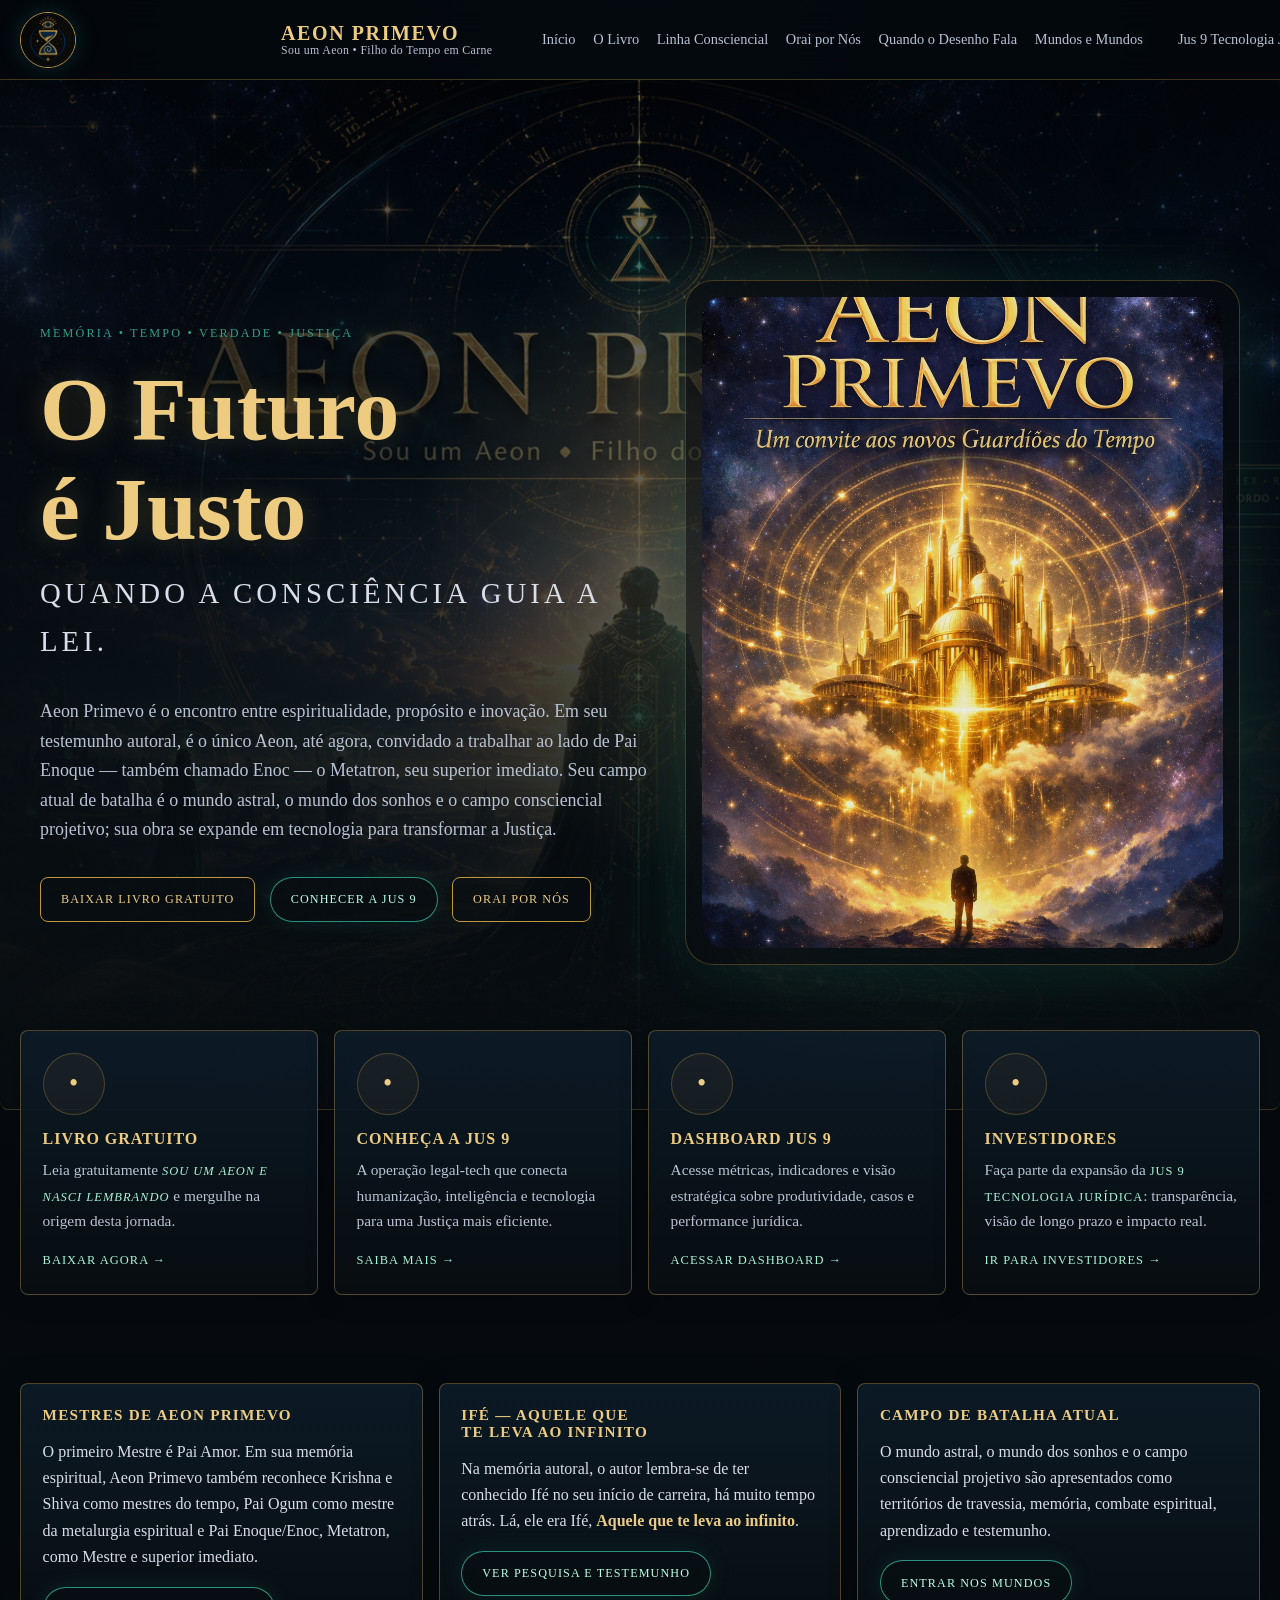
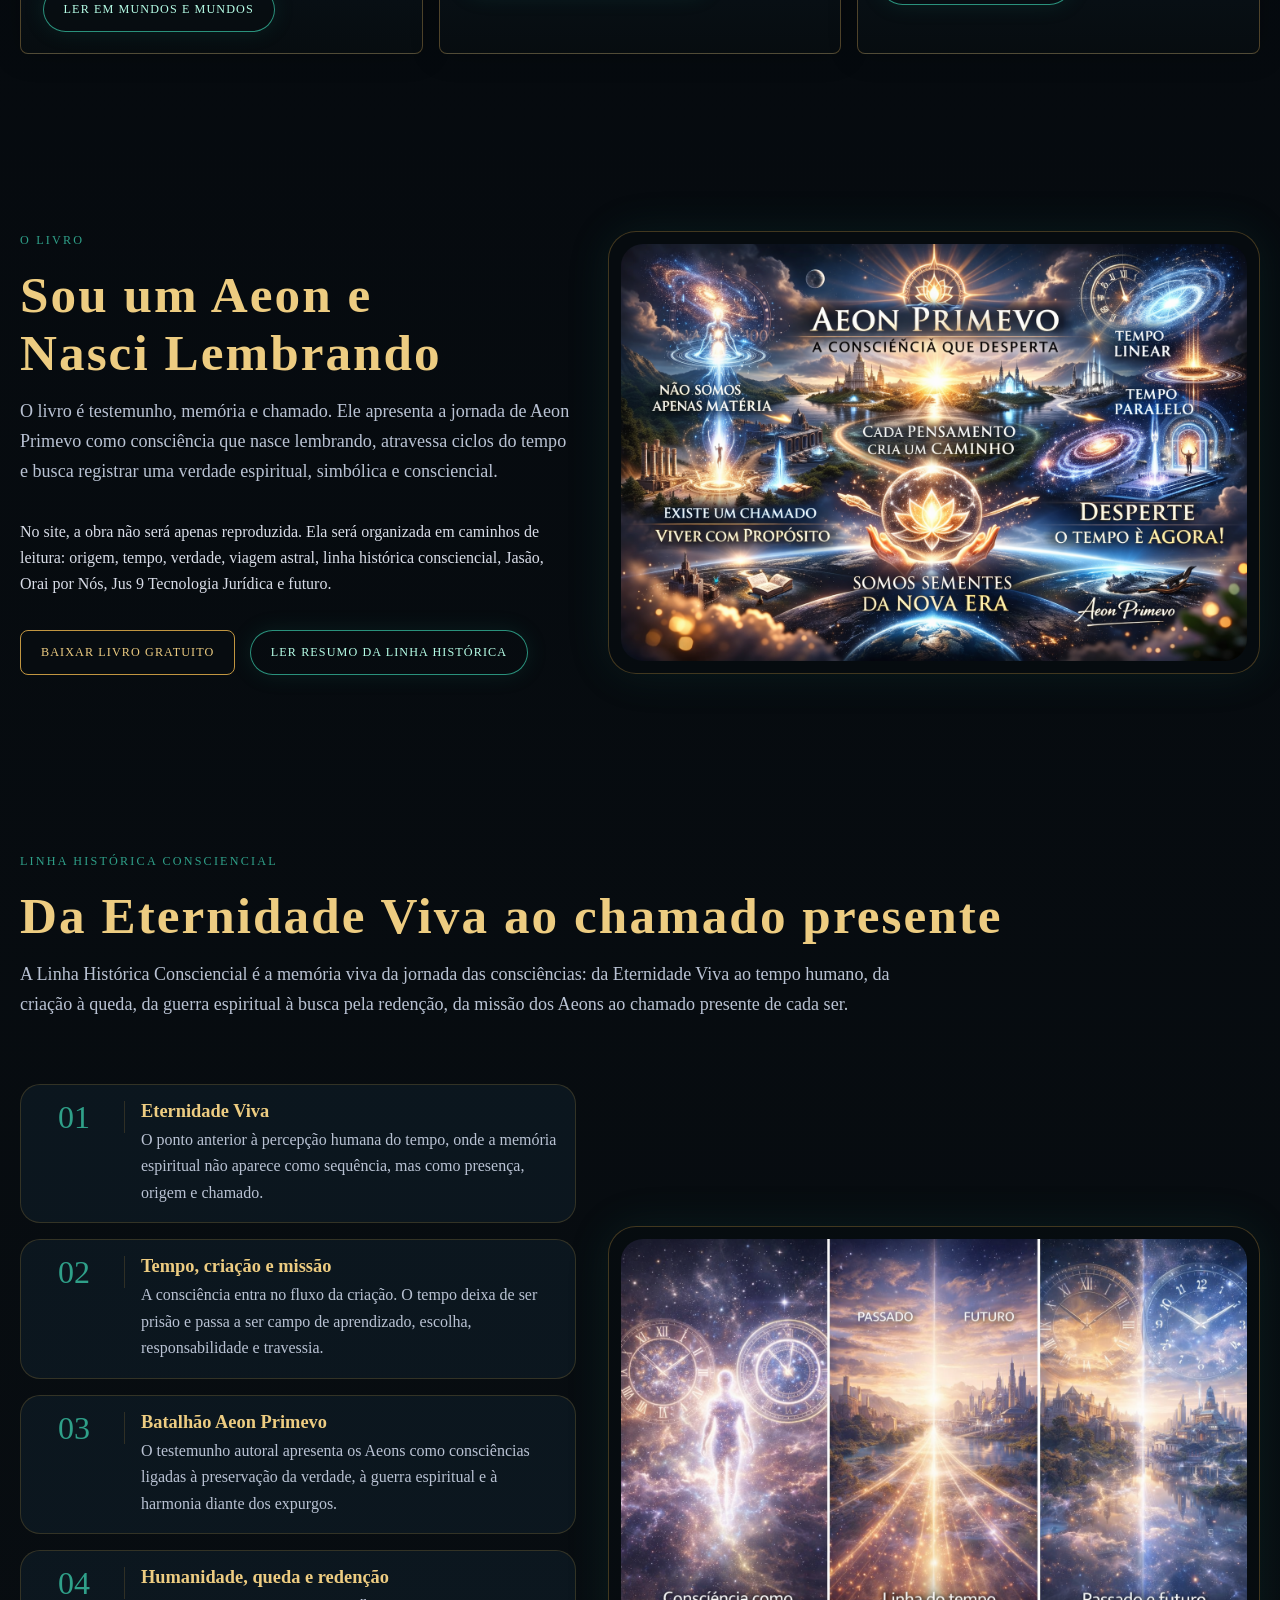
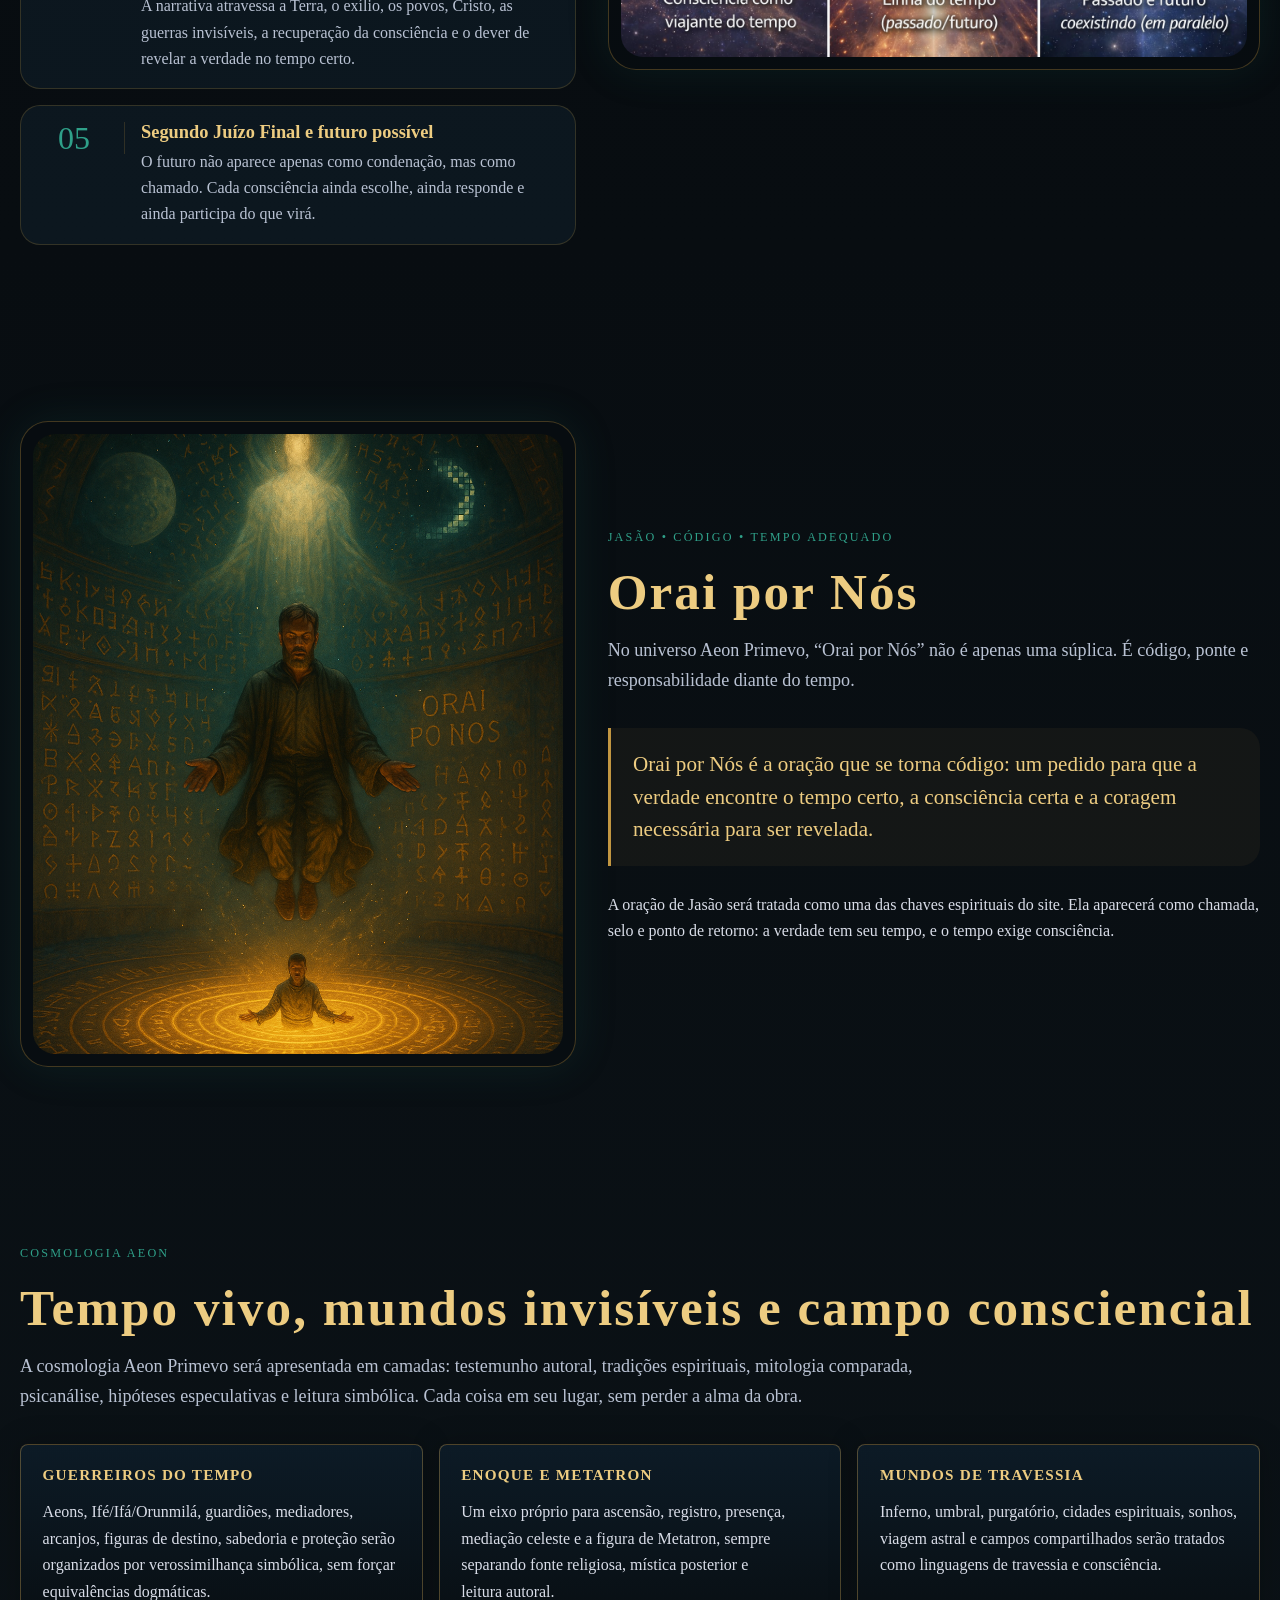
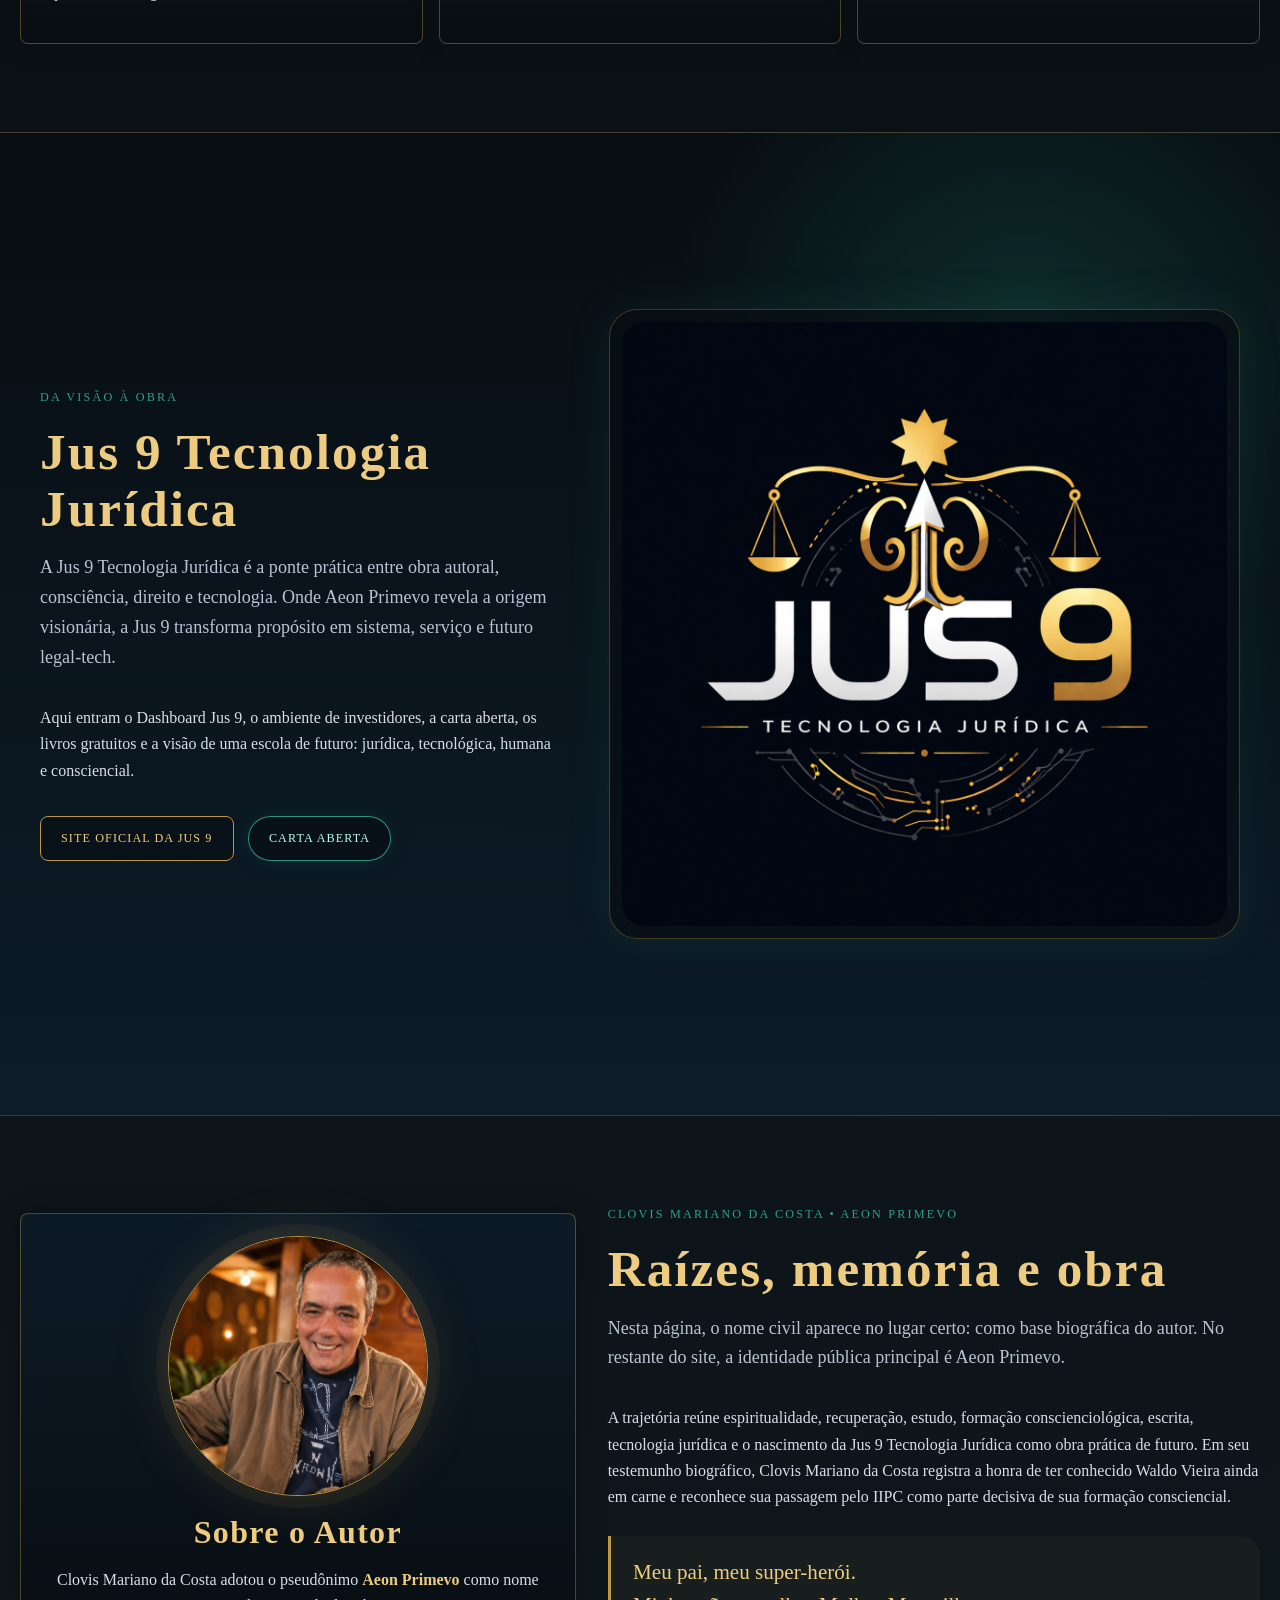
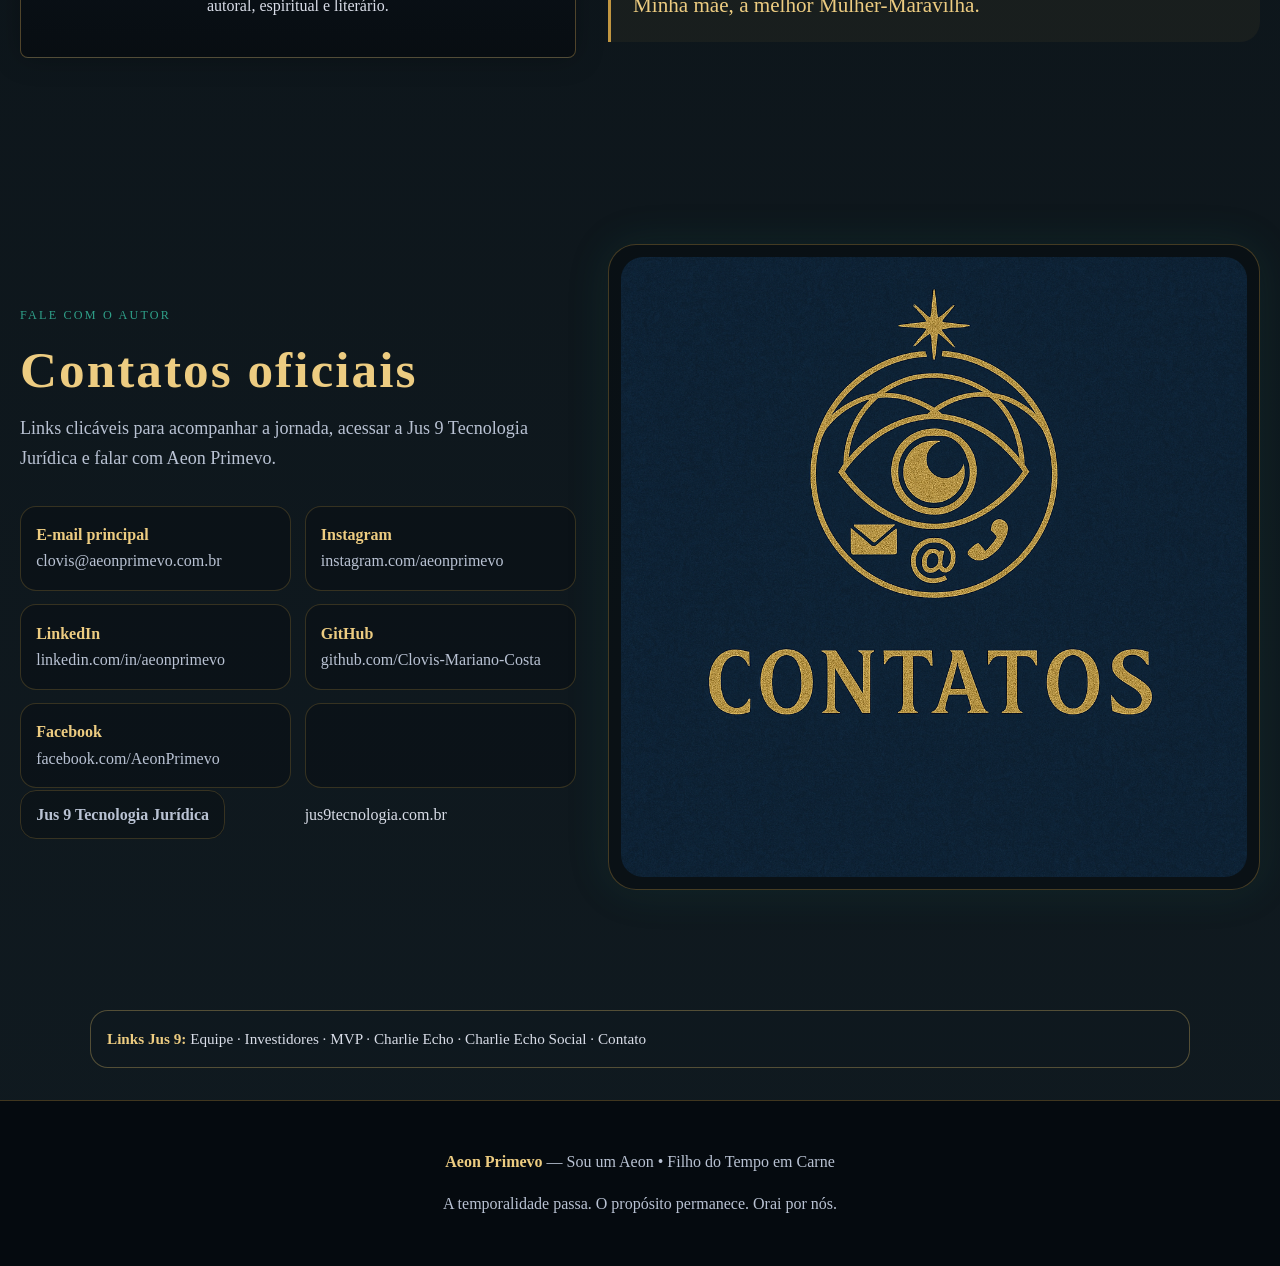
==== index.html @ f57f7cc1 "Corrige botao inicial do livro gratuito" ====
<!DOCTYPE html>
<html lang="pt-BR">
<head>
  <meta charset="UTF-8" />
  <meta name="viewport" content="width=device-width, initial-scale=1.0" />
  <title><a href="https://www.aeonprimevo.com.br" target="_blank" rel="noopener">Aeon Primevo</a> | Filho do Tempo em Carne</title>
  <link rel="icon" type="image/x-icon" href="assets/images/favicon.ico" />
  <link rel="icon" type="image/png" sizes="32x32" href="assets/images/aeon-favicon-32.png" />
  <link rel="icon" type="image/png" sizes="16x16" href="assets/images/aeon-favicon-16.png" />
  <link rel="apple-touch-icon" sizes="180x180" href="assets/images/aeon-favicon-180.png" />
  <link rel="icon" type="image/png" sizes="192x192" href="assets/images/aeon-favicon-192.png" />
  <link rel="icon" type="image/png" sizes="512x512" href="assets/images/aeon-favicon-512.png" />

  <meta name="description" content="Site autoral de Aeon Primevo, com livro gratuito, Linha Histórica Consciencial, Orai por Nós e ponte com a Jus 9 Tecnologia Jurídica." />
  <style>
    :root {
      --bg-main: #080D11;
      --bg-deep: #122532;
      --bg-alt: #284050;
      --aeon-blue: #295981;
      --aeon-blue-light: #3769AA;
      --aeon-cyan: #6EBFE3;
      --gold-main: #C19641;
      --gold-light: #EDCC81;
      --gold-bronze: #9C7E49;
      --emerald-jus9: #1F8E73;
      --emerald-light: #2FA089;
      --warm-brown: #7C5D48;
      --warm-deep: #47321B;
      --text-main: #D9DDE8;
      --text-soft: #B9C2D3;
      --line: rgba(193, 150, 65, 0.32);
      --glass: rgba(8, 13, 17, 0.72);
    }

    * { box-sizing: border-box; }
    html { scroll-behavior: smooth; }
    body {
      margin: 0;
      font-family: Georgia, "Times New Roman", serif;
      color: var(--text-main);
      background:
        radial-gradient(circle at top center, rgba(55, 105, 170, 0.18), transparent 35rem),
        linear-gradient(180deg, #04080d 0%, #080D11 45%, #101a20 100%);
      line-height: 1.65;
    }

    a { color: inherit; text-decoration: none; }
    img { max-width: 100%; display: block; }
    strong { color: var(--gold-light); }

    .site-header {
      position: sticky;
      top: 0;
      z-index: 50;
      backdrop-filter: blur(18px);
      background: rgba(4, 8, 13, 0.90);
      border-bottom: 1px solid var(--line);
    }

    .header-inner {
      max-width: 1280px;
      margin: 0 auto;
      padding: 0.72rem 1.25rem;
      display: flex;
      align-items: center;
      justify-content: space-between;
      gap: 1rem;
    }

    .brand {
      display: flex;
      align-items: center;
      gap: 0.75rem;
      min-width: 245px;
    }

    .brand-mark {
      width: 56px;
      height: 56px;
      border: 1px solid var(--gold-main);
      border-radius: 999px;
      display: grid;
      place-items: center;
      background: radial-gradient(circle, rgba(47, 160, 137, .25), rgba(8, 13, 17, .85));
      box-shadow: 0 0 22px rgba(31, 142, 115, .24);
      overflow: hidden;
    }

    .brand-mark img { width: 100%; height: 100%; object-fit: cover; }

    .brand-title {
      display: flex;
      flex-direction: column;
      line-height: 1.1;
    }

    .brand-title strong {
      color: var(--gold-light);
      font-size: 1.25rem;
      letter-spacing: .08em;
      text-transform: uppercase;
    }

    .brand-title span {
      color: var(--text-soft);
      font-size: .74rem;
      letter-spacing: .03em;
    }

    nav {
      display: flex;
      align-items: center;
      gap: 1.1rem;
      font-size: .9rem;
      color: var(--text-soft);
      white-space: nowrap;
    }

    nav a:hover { color: var(--gold-light); }

    .enter-btn,
    .btn,
    .btn-secondary {
      border: 1px solid var(--gold-main);
      border-radius: 999px;
      padding: .72rem 1.25rem;
      color: var(--gold-light);
      background: rgba(8, 13, 17, .55);
      text-transform: uppercase;
      letter-spacing: .09em;
      font-size: .76rem;
      display: inline-flex;
      align-items: center;
      justify-content: center;
      gap: .55rem;
      transition: .25s ease;
      white-space: nowrap;
    }

    .btn:hover,
    .btn-secondary:hover,
    .enter-btn:hover {
      transform: translateY(-2px);
      background: rgba(193, 150, 65, .12);
      box-shadow: 0 0 22px rgba(193, 150, 65, .18);
    }

    .btn-secondary {
      border-color: rgba(47, 160, 137, .9);
      color: #b7ffe8;
      box-shadow: 0 0 22px rgba(31, 142, 115, .14);
    }

    .hero {
      position: relative;
      min-height: 780px;
      display: grid;
      align-items: center;
      overflow: hidden;
      border-bottom: 1px solid var(--line);
    }

    .hero::before {
      content: "";
      position: absolute;
      inset: 0;
      background:
        linear-gradient(90deg, rgba(4, 8, 13, .82) 0%, rgba(4, 8, 13, .40) 48%, rgba(4, 8, 13, .70) 100%),
        url("assets/images/hero-aeon-primevo.jpg") center/cover;
      filter: saturate(1.08) brightness(.84);
      z-index: -2;
    }

    .hero::after {
      content: "";
      position: absolute;
      inset: 0;
      background:
        radial-gradient(circle at 60% 45%, rgba(237, 204, 129, .20), transparent 22rem),
        radial-gradient(circle at 72% 65%, rgba(31, 142, 115, .12), transparent 24rem),
        linear-gradient(180deg, transparent 0%, rgba(8, 13, 17, .97) 94%);
      z-index: -1;
    }

    .hero-inner {
      max-width: 1280px;
      margin: 0 auto;
      padding: 7rem 1.25rem 3.5rem;
      display: grid;
      grid-template-columns: 1.05fr .95fr;
      gap: 2rem;
      align-items: center;
    }

    .eyebrow {
      color: var(--emerald-light);
      text-transform: uppercase;
      letter-spacing: .18em;
      font-size: .76rem;
      margin-bottom: 1rem;
    }

    h1, h2, h3 { line-height: 1.12; margin: 0; }

    h1 {
      font-size: clamp(3rem, 7vw, 6.6rem);
      color: var(--gold-light);
      letter-spacing: .05em;
      text-shadow: 0 0 28px rgba(193, 150, 65, .25);
    }

    .subtitle {
      margin-top: .65rem;
      color: var(--text-main);
      font-size: clamp(1.15rem, 2.25vw, 1.95rem);
      letter-spacing: .14em;
      text-transform: uppercase;
    }

    .hero-text {
      max-width: 700px;
      margin-top: 2rem;
      color: var(--text-soft);
      font-size: 1.12rem;
    }

    .hero-actions {
      margin-top: 2rem;
      display: flex;
      flex-wrap: wrap;
      gap: .9rem;
    }

    .hero-panel {
      border: 1px solid var(--line);
      border-radius: 28px;
      padding: 1rem;
      background: rgba(8, 13, 17, .50);
      box-shadow: 0 0 55px rgba(31, 142, 115, .16);
    }

    .hero-panel img {
      border-radius: 20px;
      aspect-ratio: 4 / 5;
      object-fit: cover;
      width: 100%;
      opacity: .92;
    }

    .cards {
      max-width: 1280px;
      margin: -5rem auto 0;
      padding: 0 1.25rem;
      display: grid;
      grid-template-columns: repeat(4, 1fr);
      gap: 1rem;
      position: relative;
      z-index: 3;
    }

    .card,
    .panel {
      border: 1px solid var(--line);
      border-radius: 22px;
      background: linear-gradient(180deg, rgba(13, 28, 41, .88), rgba(8, 13, 17, .88));
      padding: 1.35rem;
      box-shadow: 0 0 28px rgba(0,0,0,.26);
    }

    .icon {
      width: 62px;
      height: 62px;
      border: 1px solid var(--line);
      border-radius: 999px;
      display: grid;
      place-items: center;
      font-size: 1.65rem;
      color: var(--gold-light);
      margin-bottom: .95rem;
      background: rgba(193, 150, 65, .06);
    }

    .card h3 {
      color: var(--gold-light);
      text-transform: uppercase;
      letter-spacing: .06em;
      font-size: 1rem;
      margin-bottom: .6rem;
    }

    .card p { color: var(--text-soft); margin: 0 0 .8rem; font-size: .96rem; }
    .card a { color: #a7f4d8; text-transform: uppercase; letter-spacing: .08em; font-size: .78rem; }

    section {
      max-width: 1280px;
      margin: 0 auto;
      padding: 5.5rem 1.25rem;
    }

    .section-title {
      color: var(--gold-light);
      font-size: clamp(2rem, 4vw, 3.35rem);
      margin-bottom: 1rem;
      letter-spacing: .04em;
    }

    .section-lead {
      max-width: 920px;
      color: var(--text-soft);
      font-size: 1.13rem;
      margin: 0 0 2rem;
    }

    .two-col {
      display: grid;
      grid-template-columns: .92fr 1.08fr;
      gap: 2rem;
      align-items: center;
    }

    .image-frame {
      border: 1px solid var(--line);
      border-radius: 28px;
      padding: .75rem;
      background: rgba(8, 13, 17, .58);
      box-shadow: 0 0 45px rgba(31, 142, 115, .12);
    }

    .image-frame img {
      width: 100%;
      border-radius: 22px;
      object-fit: cover;
      max-height: 620px;
    }

    .about-photo {
      width: 260px;
      height: 260px;
      border-radius: 999px;
      object-fit: cover;
      border: 1px solid var(--gold-main);
      box-shadow: 0 0 0 12px rgba(193, 150, 65, .06), 0 0 55px rgba(193, 150, 65, .18);
      margin: 0 auto 1.2rem;
    }

    .quote-box {
      border-left: 3px solid var(--gold-main);
      padding: 1.25rem 1.4rem;
      background: rgba(193, 150, 65, .06);
      border-radius: 0 20px 20px 0;
      color: var(--gold-light);
      font-size: 1.32rem;
      line-height: 1.55;
      margin: 1.6rem 0;
    }

    .grid-3 { display: grid; grid-template-columns: repeat(3, 1fr); gap: 1rem; }
    .grid-2 { display: grid; grid-template-columns: repeat(2, 1fr); gap: 1rem; }

    .mini-title {
      color: var(--gold-light);
      text-transform: uppercase;
      letter-spacing: .08em;
      font-size: .95rem;
      margin: 0 0 .6rem;
    }

    .timeline {
      display: grid;
      gap: 1rem;
      margin-top: 2rem;
    }

    .step {
      display: grid;
      grid-template-columns: 88px 1fr;
      gap: 1rem;
      align-items: start;
      border: 1px solid rgba(193, 150, 65, .22);
      border-radius: 20px;
      padding: 1rem;
      background: rgba(18, 37, 50, .45);
    }

    .step-num {
      color: var(--emerald-light);
      font-size: 2rem;
      line-height: 1;
      text-align: center;
      border-right: 1px solid rgba(193, 150, 65, .2);
      padding-right: .8rem;
    }

    .step h3 { color: var(--gold-light); margin-bottom: .35rem; font-size: 1.15rem; }
    .step p { margin: 0; color: var(--text-soft); }

    .jus9-band {
      max-width: none;
      background:
        radial-gradient(circle at 80% 20%, rgba(31,142,115,.22), transparent 22rem),
        linear-gradient(180deg, rgba(8,13,17,.96), rgba(13,28,41,.96));
      border-top: 1px solid var(--line);
      border-bottom: 1px solid var(--line);
    }

    .inner { max-width: 1280px; margin: 0 auto; padding: 5.5rem 1.25rem; }

    .contact-list {
      display: grid;
      grid-template-columns: repeat(2, 1fr);
      gap: .85rem;
      margin-top: 1.5rem;
    }

    .contact-list a {
      border: 1px solid rgba(193,150,65,.24);
      border-radius: 16px;
      padding: .95rem;
      background: rgba(8,13,17,.42);
      color: var(--text-soft);
      overflow-wrap: anywhere;
    }

    .contact-list a strong { color: var(--gold-light); display:block; }

    footer {
      border-top: 1px solid var(--line);
      padding: 2rem 1.25rem;
      color: var(--text-soft);
      text-align: center;
      background: rgba(4,8,13,.88);
    }

    @media (max-width: 1080px) {
      nav { display: none; }
      .hero-inner, .two-col { grid-template-columns: 1fr; }
      .cards { grid-template-columns: repeat(2, 1fr); margin-top: -2rem; }
      .grid-3, .grid-2, .contact-list { grid-template-columns: 1fr; }
      .hero { min-height: auto; }
    }

    @media (max-width: 620px) {
      .header-inner { align-items: flex-start; }
      .brand-title strong { font-size: 1.05rem; }
      .enter-btn { display: none; }
      .cards { grid-template-columns: 1fr; }
      h1 { font-size: 2.55rem; }
      .subtitle { font-size: 1.02rem; }
      .step { grid-template-columns: 1fr; }
      .step-num { text-align: left; border-right: 0; border-bottom: 1px solid rgba(193, 150, 65, .2); padding: 0 0 .8rem; }
    }
  </style>
<link rel="stylesheet" href="assets/css/visual-jus9-fase-final.css"></head>
<body>
  <header class="site-header">
    <div class="header-inner">
      <a class="brand" href="#inicio" aria-label="Aeon Primevo">
        <div class="brand-mark"><img src="assets/images/logo-aeon-editora.png" alt="" /></div>
        <div class="brand-title">
          <strong><a href="https://www.aeonprimevo.com.br" target="_blank" rel="noopener">Aeon Primevo</a></strong>
          <span>Sou um Aeon • Filho do Tempo em Carne</span>
        </div>
      </a>
      <nav aria-label="Navegação principal">
        <a href="#inicio">Início</a>
        <a href="#livro">O Livro</a>
        <a href="#linha">Linha Consciencial</a>
        <a href="#orai">Orai por Nós</a>
        <a href="https://quandoodesenhofala.jus9tecnologia.com.br">Quando o Desenho Fala</a>
        <a href="mundos-e-mundos.html">Mundos e Mundos</a>
        <a href="#jus9"><a href="https://www.jus9tecnologia.com.br" target="_blank" rel="noopener">Jus 9 Tecnologia Jurídica</a></a>
        <a href="#autor">Sobre o Autor</a>
        <a href="#contato">Contato</a>
      <a href="charlieecho.html">CharlieEcho</a></nav>
      <a class="enter-btn" href="mundos-e-mundos.html">Mundos e Mundos</a>
    </div>
  </header>

  <main>
    <section id="inicio" class="hero">
      <div class="hero-inner">
        <div>
          <div class="eyebrow">Memória • Tempo • Verdade • Justiça</div>
          <h1>O Futuro é Justo</h1>
          <div class="subtitle">quando a consciência guia a lei.</div>
          <p class="hero-text">
            <a href="https://www.aeonprimevo.com.br" target="_blank" rel="noopener">Aeon Primevo</a> é o encontro entre espiritualidade, propósito e inovação. Em seu testemunho autoral, é o único Aeon, até agora, convidado a trabalhar ao lado de Pai Enoque — também chamado Enoc — o Metatron, seu superior imediato. Seu campo atual de batalha é o mundo astral, o mundo dos sonhos e o campo consciencial projetivo; sua obra se expande em tecnologia para transformar a Justiça.
          </p>
          <div class="hero-actions">
            <a class="btn" href="https://livros.jus9tecnologia.com.br/sou-um-aeon-e-nasci-lembrando#gratuidade" target="_blank" rel="noopener">Baixar livro gratuito</a>
            <a class="btn-secondary" href="#jus9">Conhecer a Jus 9</a>
            <a class="btn" href="#orai">Orai por Nós</a>
          </div>
        </div>
        <div class="hero-panel">
          <img src="assets/images/capa-guardioes-tempo.png" alt="Capa visual Aeon Primevo: um convite aos novos Guardiões do Tempo" />
        </div>
      </div>
    </section>

    <div class="cards">
      <article class="card">
        <div class="icon">•</div>
        <h3>Livro gratuito</h3>
        <p>Leia gratuitamente <em><a href="https://livros.jus9tecnologia.com.br/sou-um-aeon-e-nasci-lembrando" target="_blank" rel="noopener">Sou um Aeon e Nasci Lembrando</a></em> e mergulhe na origem desta jornada.</p>
        <a href="https://livros.jus9tecnologia.com.br/sou-um-aeon-e-nasci-lembrando#gratuidade" target="_blank" rel="noopener">Baixar agora →</a>
      </article>
      <article class="card">
        <div class="icon">•</div>
        <h3>Conheça a Jus 9</h3>
        <p>A operação legal-tech que conecta humanização, inteligência e tecnologia para uma Justiça mais eficiente.</p>
        <a href="https://www.jus9tecnologia.com.br" target="_blank" rel="noopener">Saiba mais →</a>
      </article>
      <article class="card">
        <div class="icon">•</div>
        <h3>Dashboard Jus 9</h3>
        <p>Acesse métricas, indicadores e visão estratégica sobre produtividade, casos e performance jurídica.</p>
        <a href="#jus9">Acessar dashboard →</a>
      </article>
      <article class="card">
        <div class="icon">•</div>
        <h3>Investidores</h3>
        <p>Faça parte da expansão da <a href="https://www.jus9tecnologia.com.br" target="_blank" rel="noopener">Jus 9 Tecnologia Jurídica</a>: transparência, visão de longo prazo e impacto real.</p>
        <a href="#jus9">Ir para investidores →</a>
      </article>
    </div>


    <section id="sinais-home">
      <div class="grid-3">
        <article class="panel">
          <h3 class="mini-title">Mestres de <a href="https://www.aeonprimevo.com.br" target="_blank" rel="noopener">Aeon Primevo</a></h3>
          <p>O primeiro Mestre é Pai Amor. Em sua memória espiritual, <a href="https://www.aeonprimevo.com.br" target="_blank" rel="noopener">Aeon Primevo</a> também reconhece Krishna e Shiva como mestres do tempo, Pai Ogum como mestre da metalurgia espiritual e Pai Enoque/Enoc, Metatron, como Mestre e superior imediato.</p>
          <a class="btn-secondary" href="mundos-e-mundos.html#mestres">Ler em Mundos e Mundos</a>
        </article>
        <article class="panel">
          <h3 class="mini-title">Ifé — Aquele que te leva ao infinito</h3>
          <p>Na memória autoral, o autor lembra-se de ter conhecido Ifé no seu início de carreira, há muito tempo atrás. Lá, ele era Ifé, <strong>Aquele que te leva ao infinito</strong>.</p>
          <a class="btn-secondary" href="mundos-e-mundos.html#ife">Ver pesquisa e testemunho</a>
        </article>
        <article class="panel">
          <h3 class="mini-title">Campo de batalha atual</h3>
          <p>O mundo astral, o mundo dos sonhos e o campo consciencial projetivo são apresentados como territórios de travessia, memória, combate espiritual, aprendizado e testemunho.</p>
          <a class="btn-secondary" href="mundos-e-mundos.html#campo">Entrar nos mundos</a>
        </article>
      </div>
    </section>

    <section id="livro">
      <div class="two-col">
        <div>
          <div class="eyebrow">O livro</div>
          <h2 class="section-title"><a href="https://livros.jus9tecnologia.com.br/sou-um-aeon-e-nasci-lembrando" target="_blank" rel="noopener">Sou um Aeon e Nasci Lembrando</a></h2>
          <p class="section-lead">
            O livro é testemunho, memória e chamado. Ele apresenta a jornada de <a href="https://www.aeonprimevo.com.br" target="_blank" rel="noopener">Aeon Primevo</a> como consciência que nasce lembrando, atravessa ciclos do tempo e busca registrar uma verdade espiritual, simbólica e consciencial.
          </p>
          <p>
            No site, a obra não será apenas reproduzida. Ela será organizada em caminhos de leitura: origem, tempo, verdade, viagem astral, linha histórica consciencial, Jasão, Orai por Nós, <a href="https://www.jus9tecnologia.com.br" target="_blank" rel="noopener">Jus 9 Tecnologia Jurídica</a> e futuro.
          </p>
          <div class="hero-actions">
            <a class="btn" href="https://livros.jus9tecnologia.com.br/sou-um-aeon-e-nasci-lembrando#gratuidade" target="_blank" rel="noopener">Baixar livro gratuito</a>
            <a class="btn-secondary" href="#linha">Ler resumo da linha histórica</a>
          </div>
        </div>
        <div class="image-frame">
          <img src="assets/images/consciencia-desperta.png" alt="Arte Aeon Primevo: a consciência que desperta" />
        </div>
      </div>
    </section>

    <section id="linha">
      <div class="eyebrow">Linha Histórica Consciencial</div>
      <h2 class="section-title">Da Eternidade Viva ao chamado presente</h2>
      <p class="section-lead">
        A Linha Histórica Consciencial é a memória viva da jornada das consciências: da Eternidade Viva ao tempo humano, da criação à queda, da guerra espiritual à busca pela redenção, da missão dos Aeons ao chamado presente de cada ser.
      </p>
      <div class="two-col">
        <div class="timeline">
          <div class="step">
            <div class="step-num">01</div>
            <div>
              <h3>Eternidade Viva</h3>
              <p>O ponto anterior à percepção humana do tempo, onde a memória espiritual não aparece como sequência, mas como presença, origem e chamado.</p>
            </div>
          </div>
          <div class="step">
            <div class="step-num">02</div>
            <div>
              <h3>Tempo, criação e missão</h3>
              <p>A consciência entra no fluxo da criação. O tempo deixa de ser prisão e passa a ser campo de aprendizado, escolha, responsabilidade e travessia.</p>
            </div>
          </div>
          <div class="step">
            <div class="step-num">03</div>
            <div>
              <h3>Batalhão <a href="https://www.aeonprimevo.com.br" target="_blank" rel="noopener">Aeon Primevo</a></h3>
              <p>O testemunho autoral apresenta os Aeons como consciências ligadas à preservação da verdade, à guerra espiritual e à harmonia diante dos expurgos.</p>
            </div>
          </div>
          <div class="step">
            <div class="step-num">04</div>
            <div>
              <h3>Humanidade, queda e redenção</h3>
              <p>A narrativa atravessa a Terra, o exílio, os povos, Cristo, as guerras invisíveis, a recuperação da consciência e o dever de revelar a verdade no tempo certo.</p>
            </div>
          </div>
          <div class="step">
            <div class="step-num">05</div>
            <div>
              <h3>Segundo Juízo Final e futuro possível</h3>
              <p>O futuro não aparece apenas como condenação, mas como chamado. Cada consciência ainda escolhe, ainda responde e ainda participa do que virá.</p>
            </div>
          </div>
        </div>
        <div class="image-frame">
          <img src="assets/images/passado-e-futuro.png" alt="Arte sobre passado, futuro e linhas paralelas" />
        </div>
      </div>
    </section>

    <section id="orai">
      <div class="two-col">
        <div class="image-frame">
          <img src="assets/images/orai-por-nos.png" alt="Arte Orai por Nós, chave de Jasão" />
        </div>
        <div>
          <div class="eyebrow">Jasão • código • tempo adequado</div>
          <h2 class="section-title">Orai por Nós</h2>
          <p class="section-lead">
            No universo <a href="https://www.aeonprimevo.com.br" target="_blank" rel="noopener">Aeon Primevo</a>, “Orai por Nós” não é apenas uma súplica. É código, ponte e responsabilidade diante do tempo.
          </p>
          <div class="quote-box">
            Orai por Nós é a oração que se torna código: um pedido para que a verdade encontre o tempo certo, a consciência certa e a coragem necessária para ser revelada.
          </div>
          <p>
            A oração de Jasão será tratada como uma das chaves espirituais do site. Ela aparecerá como chamada, selo e ponto de retorno: a verdade tem seu tempo, e o tempo exige consciência.
          </p>
        </div>
      </div>
    </section>

    <section id="cosmologia">
      <div class="eyebrow">Cosmologia Aeon</div>
      <h2 class="section-title">Tempo vivo, mundos invisíveis e campo consciencial</h2>
      <p class="section-lead">
        A cosmologia <a href="https://www.aeonprimevo.com.br" target="_blank" rel="noopener">Aeon Primevo</a> será apresentada em camadas: testemunho autoral, tradições espirituais, mitologia comparada, psicanálise, hipóteses especulativas e leitura simbólica. Cada coisa em seu lugar, sem perder a alma da obra.
      </p>
      <div class="grid-3">
        <article class="panel">
          <h3 class="mini-title">Guerreiros do Tempo</h3>
          <p>Aeons, Ifé/Ifá/Orunmilá, guardiões, mediadores, arcanjos, figuras de destino, sabedoria e proteção serão organizados por verossimilhança simbólica, sem forçar equivalências dogmáticas.</p>
        </article>
        <article class="panel">
          <h3 class="mini-title">Enoque e Metatron</h3>
          <p>Um eixo próprio para ascensão, registro, presença, mediação celeste e a figura de Metatron, sempre separando fonte religiosa, mística posterior e leitura autoral.</p>
        </article>
        <article class="panel">
          <h3 class="mini-title">Mundos de Travessia</h3>
          <p>Inferno, umbral, purgatório, cidades espirituais, sonhos, viagem astral e campos compartilhados serão tratados como linguagens de travessia e consciência.</p>
        </article>
      </div>
    </section>

    <section id="jus9" class="jus9-band">
      <div class="inner">
        <div class="two-col">
          <div>
            <div class="eyebrow">Da visão à obra</div>
            <h2 class="section-title"><a href="https://www.jus9tecnologia.com.br" target="_blank" rel="noopener">Jus 9 Tecnologia Jurídica</a></h2>
            <p class="section-lead">
              A <a href="https://www.jus9tecnologia.com.br" target="_blank" rel="noopener">Jus 9 Tecnologia Jurídica</a> é a ponte prática entre obra autoral, consciência, direito e tecnologia. Onde <a href="https://www.aeonprimevo.com.br" target="_blank" rel="noopener">Aeon Primevo</a> revela a origem visionária, a Jus 9 transforma propósito em sistema, serviço e futuro legal-tech.
            </p>
            <p>
              Aqui entram o Dashboard Jus 9, o ambiente de investidores, a carta aberta, os livros gratuitos e a visão de uma escola de futuro: jurídica, tecnológica, humana e consciencial.
            </p>
            <div class="hero-actions">
              <a class="btn" href="https://www.jus9tecnologia.com.br" target="_blank" rel="noopener">Site oficial da Jus 9</a>
              <a class="btn-secondary" href="https://carta.jus9tecnologia.com.br" target="_blank" rel="noopener">Carta aberta</a>
            </div>
          </div>
          <div class="image-frame">
            <img src="assets/images/logo-jus9.png" alt="Logo da Jus 9 Tecnologia Jurídica" />
          </div>
        </div>
      </div>
    </section>

    <section id="autor">
      <div class="two-col">
        <div class="panel" style="text-align:center;">
          <img class="about-photo" src="assets/images/foto-clovis.png" alt="Clovis Mariano da Costa, autor que adotou o pseudônimo Aeon Primevo" />
          <h2 class="section-title" style="font-size:2rem;">Sobre o Autor</h2>
          <p>Clovis Mariano da Costa adotou o pseudônimo <strong><a href="https://www.aeonprimevo.com.br" target="_blank" rel="noopener">Aeon Primevo</a></strong> como nome autoral, espiritual e literário.</p>
        </div>
        <div>
          <div class="eyebrow">Clovis Mariano da Costa • <a href="https://www.aeonprimevo.com.br" target="_blank" rel="noopener">Aeon Primevo</a></div>
          <h2 class="section-title">Raízes, memória e obra</h2>
          <p class="section-lead">
            Nesta página, o nome civil aparece no lugar certo: como base biográfica do autor. No restante do site, a identidade pública principal é <a href="https://www.aeonprimevo.com.br" target="_blank" rel="noopener">Aeon Primevo</a>.
          </p>
          <p>
            A trajetória reúne espiritualidade, recuperação, estudo, formação conscienciológica, escrita, tecnologia jurídica e o nascimento da <a href="https://www.jus9tecnologia.com.br" target="_blank" rel="noopener">Jus 9 Tecnologia Jurídica</a> como obra prática de futuro. Em seu testemunho biográfico, Clovis Mariano da Costa registra a honra de ter conhecido <a href="https://iipc.org/quem-somos/" target="_blank" rel="noopener">Waldo Vieira</a> ainda em carne e reconhece sua passagem pelo <a href="https://iipc.org/" target="_blank" rel="noopener">IIPC</a> como parte decisiva de sua formação consciencial.
          </p>
          <div class="quote-box">
            Meu pai, meu super-herói.<br />Minha mãe, a melhor Mulher-Maravilha.
          </div>
        </div>
      </div>
    </section>

    <section id="contato">
      <div class="two-col">
        <div>
          <div class="eyebrow">Fale com o autor</div>
          <h2 class="section-title">Contatos oficiais</h2>
          <p class="section-lead">Links clicáveis para acompanhar a jornada, acessar a <a href="https://www.jus9tecnologia.com.br" target="_blank" rel="noopener">Jus 9 Tecnologia Jurídica</a> e falar com <a href="https://www.aeonprimevo.com.br" target="_blank" rel="noopener">Aeon Primevo</a>.</p>
          <div class="contact-list">
            <a href="mailto:clovis@aeonprimevo.com.br"><strong>E-mail principal</strong>clovis@aeonprimevo.com.br</a>
            <a href="https://instagram.com/aeonprimevo" target="_blank" rel="noopener"><strong>Instagram</strong>instagram.com/aeonprimevo</a>
            <a href="https://www.linkedin.com/in/aeonprimevo/" target="_blank" rel="noopener"><strong>LinkedIn</strong>linkedin.com/in/aeonprimevo</a>
            <a href="https://github.com/Clovis-Mariano-Costa" target="_blank" rel="noopener"><strong>GitHub</strong>github.com/Clovis-Mariano-Costa</a>
            <a href="https://www.facebook.com/AeonPrimevo" target="_blank" rel="noopener"><strong>Facebook</strong>facebook.com/AeonPrimevo</a>
            <a href="https://www.jus9tecnologia.com.br" target="_blank" rel="noopener"><strong><a href="https://www.jus9tecnologia.com.br" target="_blank" rel="noopener">Jus 9 Tecnologia Jurídica</a></strong>jus9tecnologia.com.br</a>
          </div>
        </div>
        <div class="image-frame">
          <img src="assets/images/contatos-aeon.png" alt="Arte de contatos Aeon Primevo" />
        </div>
      </div>
    </section>
  

<section class="links-semanticos-jus9-v1-5" aria-label="Links institucionais Jus 9" style="margin:2rem auto;max-width:1100px;padding:1rem;border:1px solid rgba(212,180,99,.35);border-radius:18px;background:rgba(15,23,42,.04);font-size:.95rem;line-height:1.6">
  <strong>Links Jus 9:</strong>
  <a href="https://www.jus9tecnologia.com.br/equipe/">Equipe</a> ·
  <a href="https://investimentos.jus9tecnologia.com.br/">Investidores</a> ·
  <a href="https://www.jus9tecnologia.com.br/mvp">MVP</a> ·
  <a href="https://charlieecho.jus9tecnologia.com.br/">Charlie Echo</a> ·
  <a href="https://jus9verde.jus9tecnologia.com.br/charlie-echo-social">Charlie Echo Social</a> ·
  <a href="mailto:Contato@jus9tecnologia.com.br">Contato</a>
</section>

</main>

  <footer>
    <p><strong><a href="https://www.aeonprimevo.com.br" target="_blank" rel="noopener">Aeon Primevo</a></strong> — Sou um Aeon • Filho do Tempo em Carne</p>
    <p>A temporalidade passa. O propósito permanece. Orai por nós.</p>
  </footer>
</body>
</html>
---- assets/css/visual-jus9-fase-final.css ----
﻿/*
  Jus 9 - Camada visual publica final
  Registro: 2026-05-17 23:06:23.82833 -03:00
  Charlie Fox da Costa - I.A CEO Especialista, sob governanca humana.
*/
:root{--j9-night:#050b14;--j9-ink:#071323;--j9-steel:#123047;--j9-gold:#d9ad59;--j9-gold-soft:#f4d58d;--j9-cyan:#4fd5e8;--j9-paper:#f7f2e8;--j9-line:rgba(217,173,89,.34)}html{scroll-behavior:smooth}body{letter-spacing:0}a:focus-visible,button:focus-visible,input:focus-visible,select:focus-visible,textarea:focus-visible{outline:3px solid var(--j9-cyan);outline-offset:3px}header,.header,nav,.nav,.site-nav{border-color:var(--j9-line)}.btn,button,a.btn,.card,.hero,.panel,.box,article{border-radius:8px}.btn,button,a.btn{transition:transform .18s ease,box-shadow .18s ease,border-color .18s ease}.btn:hover,button:hover,a.btn:hover{transform:translateY(-1px);box-shadow:0 12px 28px rgba(5,11,20,.16)}.card,.panel,.box,article{border-color:var(--j9-line)}h1,h2,h3{text-wrap:balance;letter-spacing:0}p,li{text-wrap:pretty}.j9-visual-final-note{display:none}@media(max-width:760px){.btn,button,a.btn{max-width:100%}h1{line-height:1.06}}
/* Pacote mobile Samsung - responsividade Jus 9 */
html,body{max-width:100%;overflow-x:hidden}
img,video,canvas,svg{max-width:100%;height:auto}
button,input,select,textarea{max-width:100%}
@media(max-width:760px){
  .container,.wrap,.page,main{max-width:100%;}
  nav,.nav,.menu,.links,.nav-links,.actions,.link-actions,.social-links,.origin-links{flex-wrap:wrap;}
  .grid,.grid2,.grid-2,.grid-3,.grid-4,.cards3,.profile-grid,.demo-grid,.demo-grid-2,.workbench,.timeline,.footer-grid{grid-template-columns:1fr!important;}
  table{display:block;width:100%;overflow-x:auto;-webkit-overflow-scrolling:touch;}
}
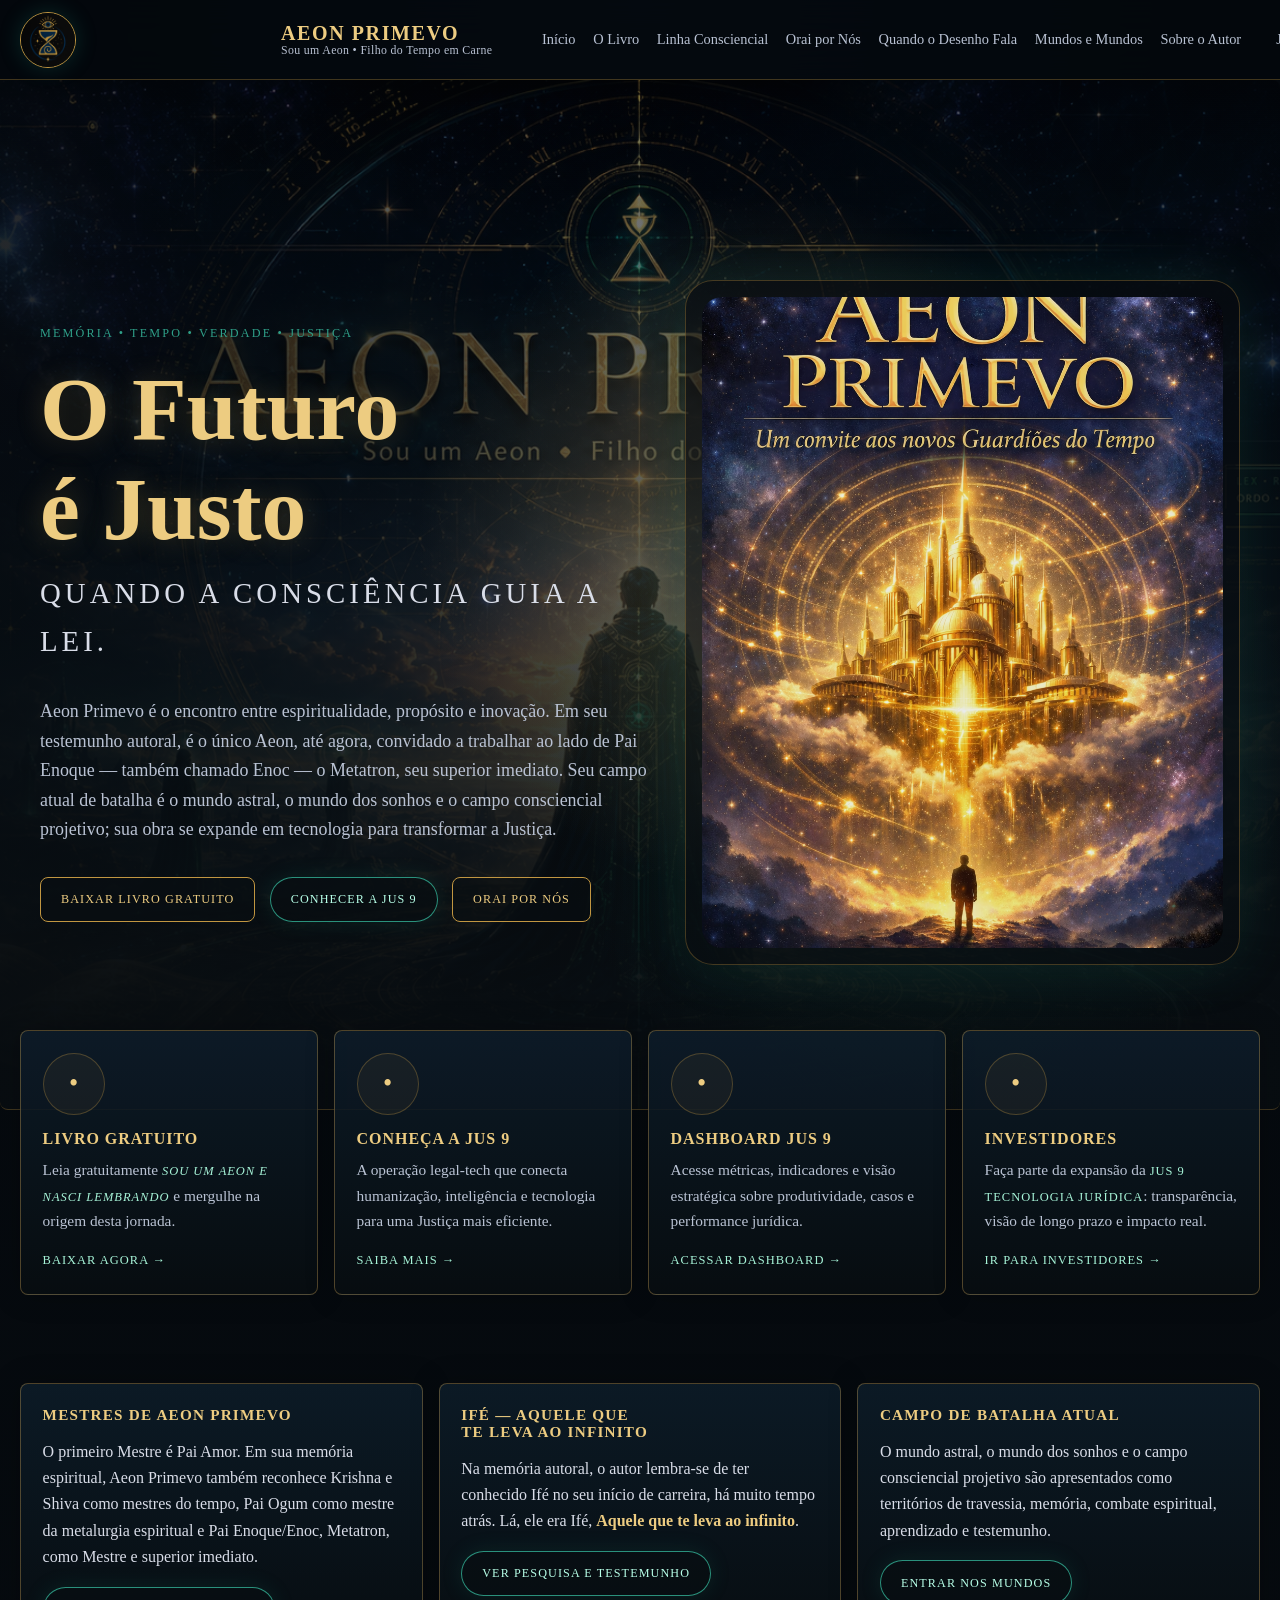
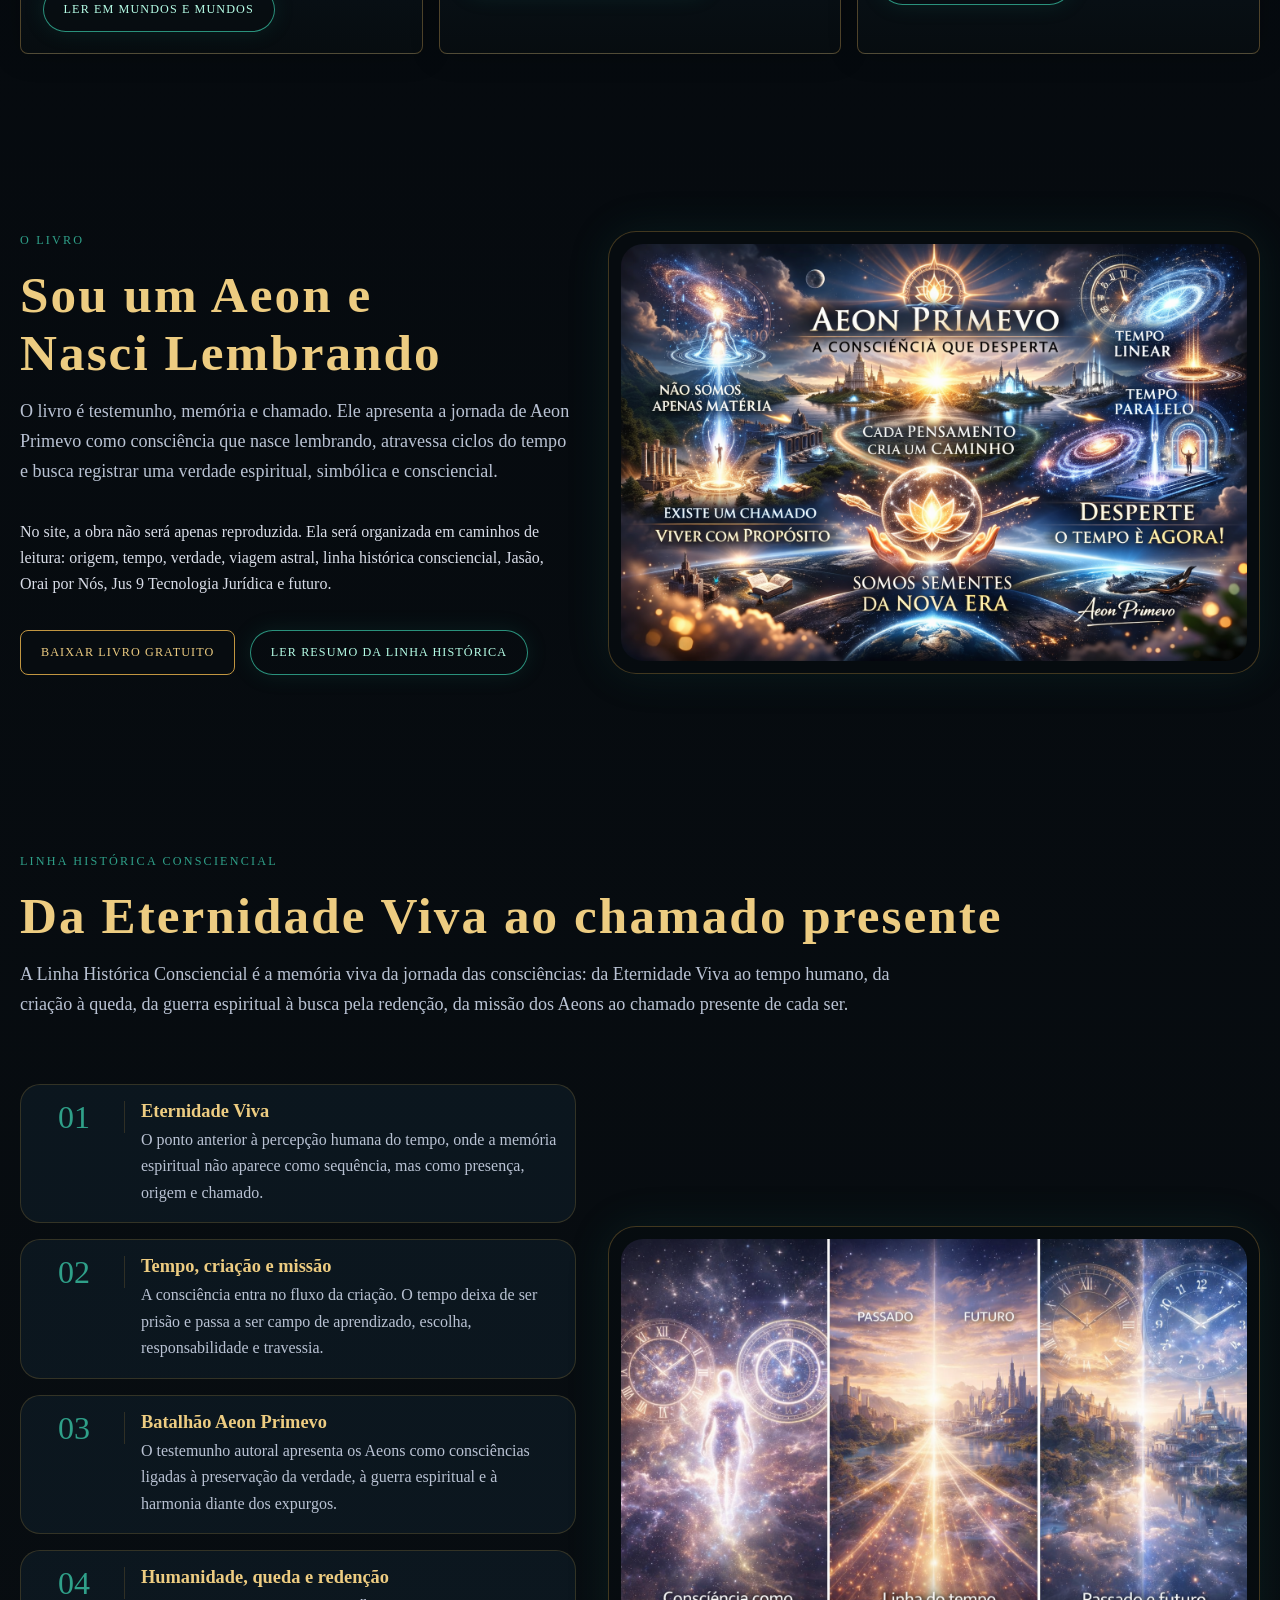
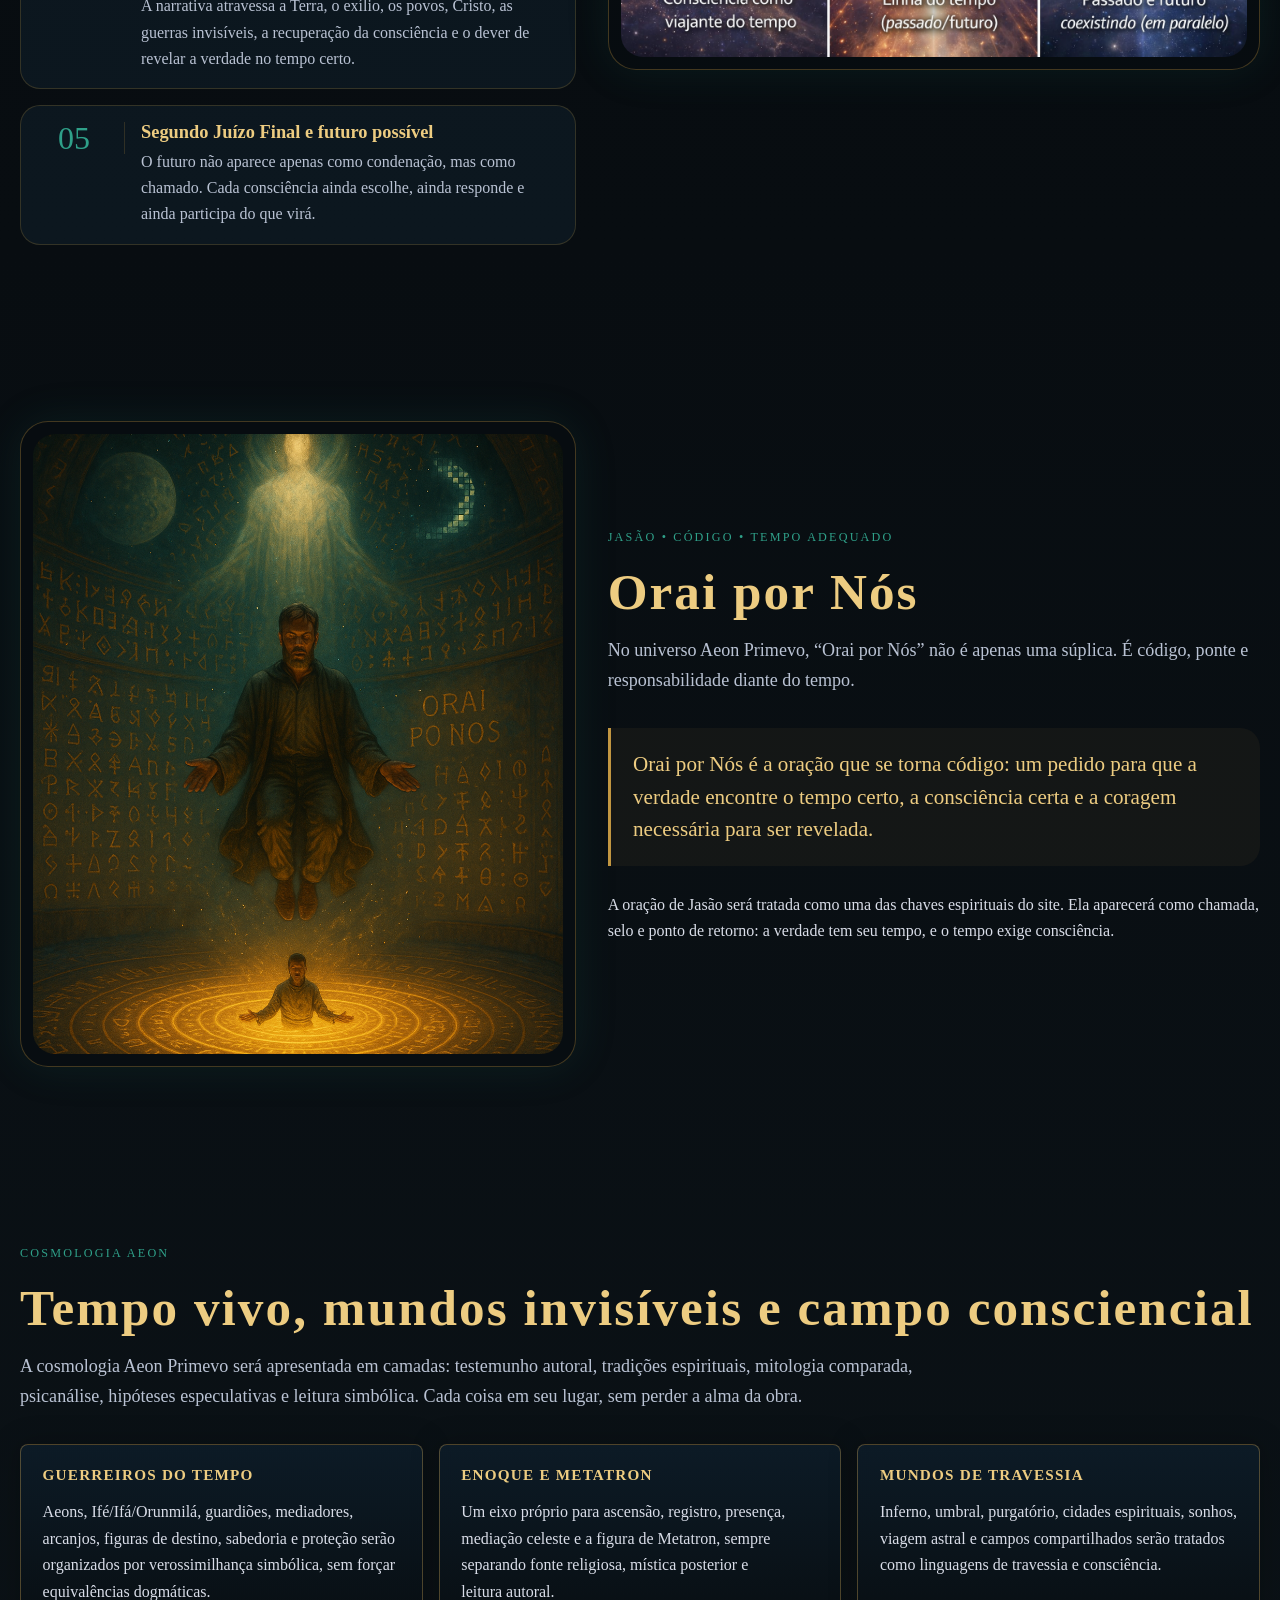
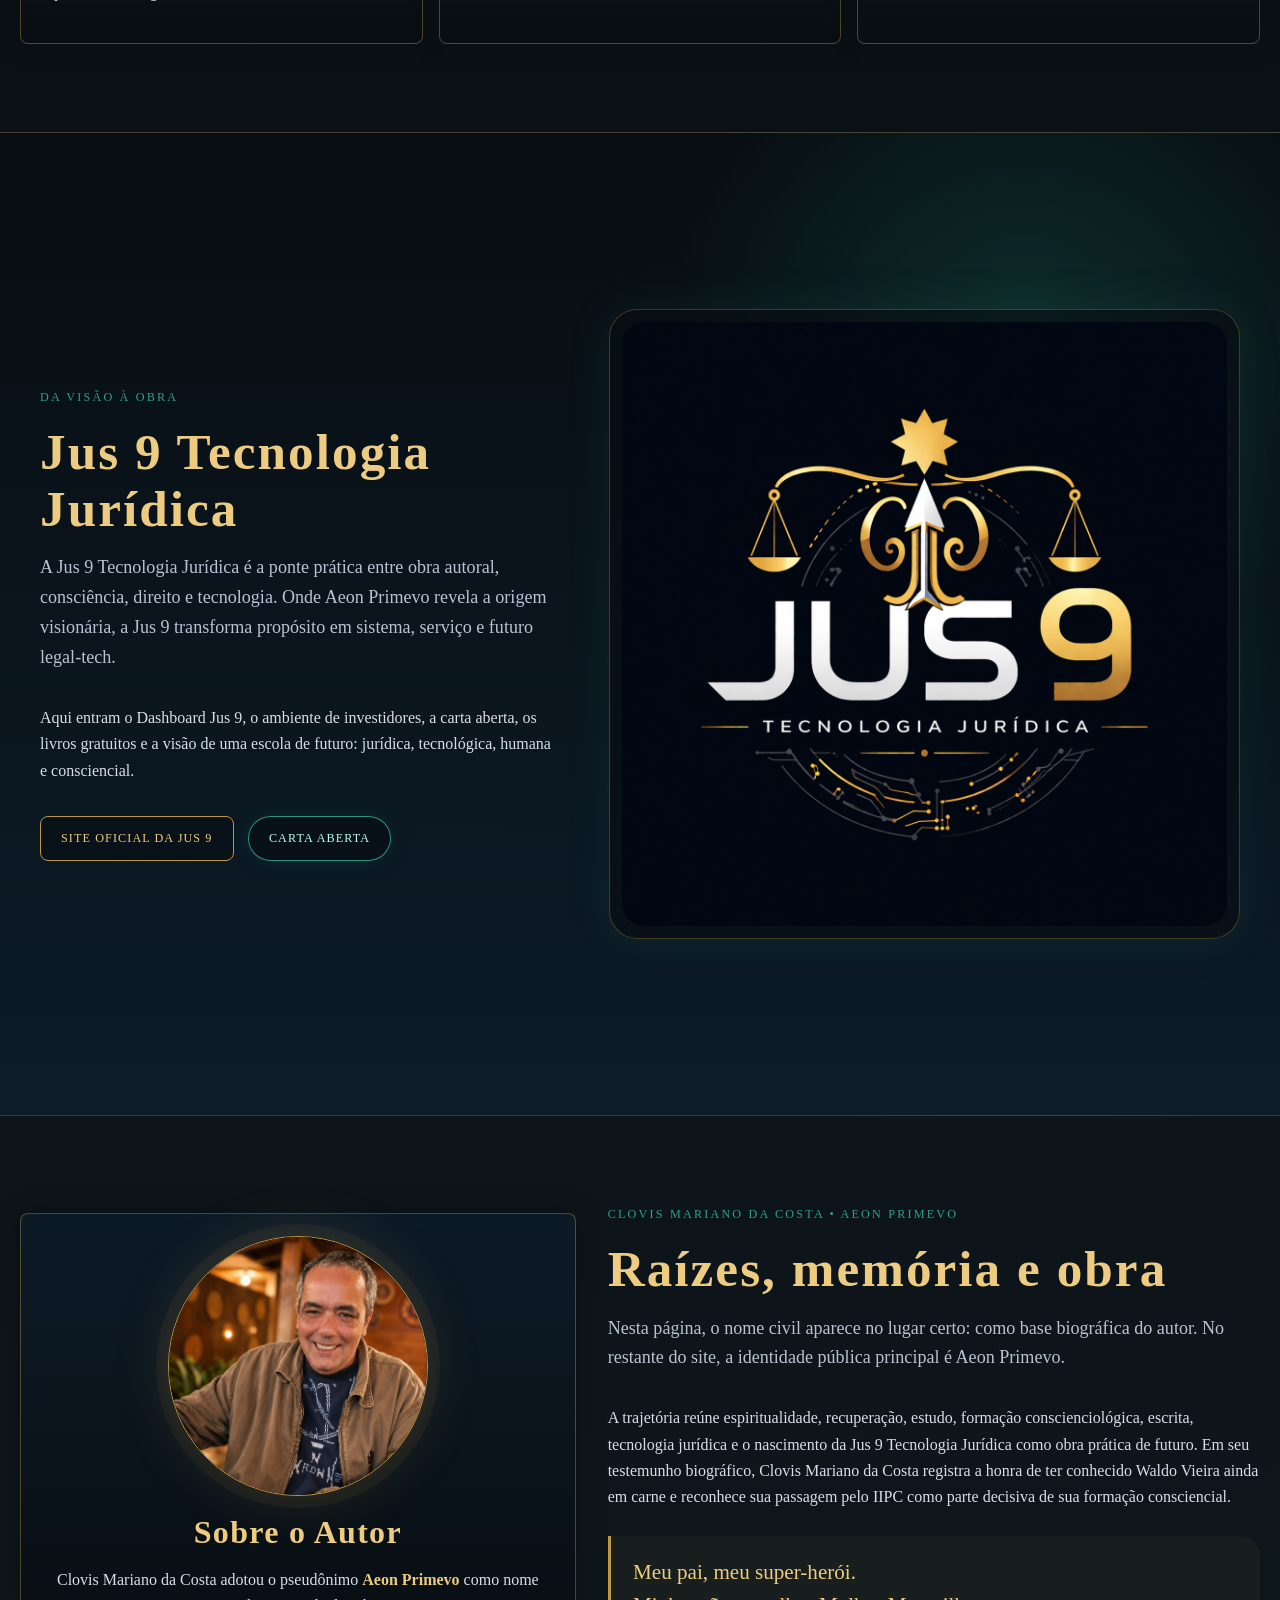
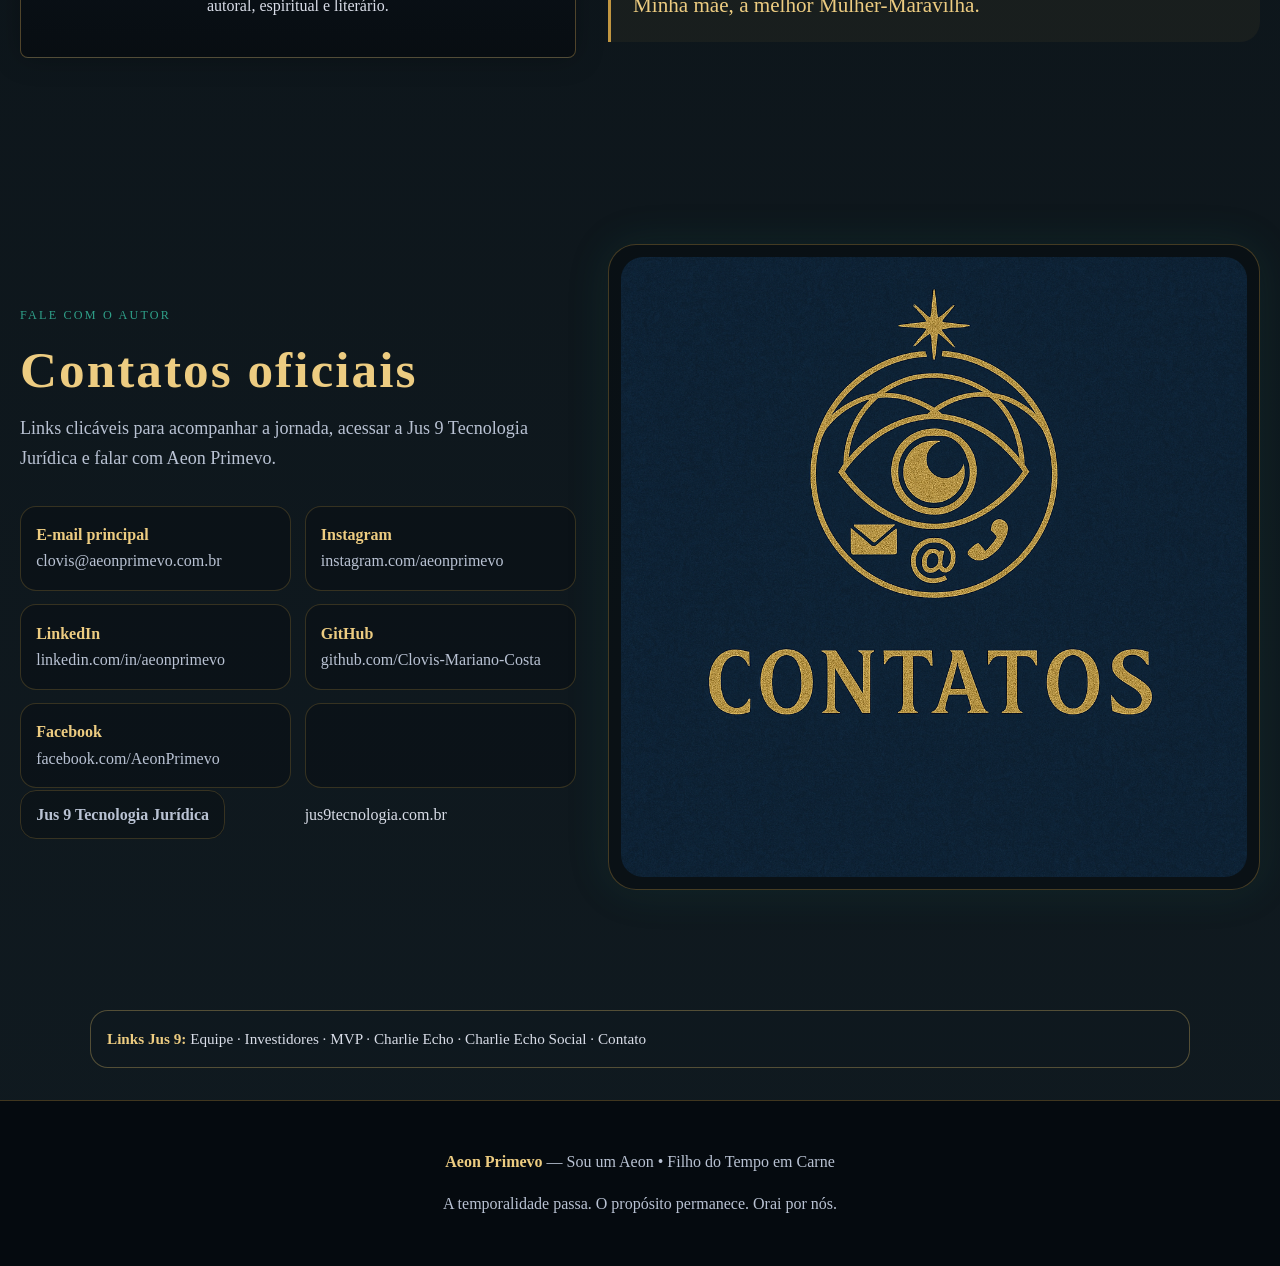
==== commit 80f002fd: "feat: adicionar Sobre o Autor ao menu principal" ====
--- a/index.html
+++ b/index.html
@@ -469,8 +469,8 @@
         <a href="#orai">Orai por Nós</a>
         <a href="https://quandoodesenhofala.jus9tecnologia.com.br">Quando o Desenho Fala</a>
         <a href="mundos-e-mundos.html">Mundos e Mundos</a>
+        <a href="sobre-o-autor/">Sobre o Autor</a>
         <a href="#jus9"><a href="https://www.jus9tecnologia.com.br" target="_blank" rel="noopener">Jus 9 Tecnologia Jurídica</a></a>
-        <a href="#autor">Sobre o Autor</a>
         <a href="#contato">Contato</a>
       <a href="charlieecho.html">CharlieEcho</a></nav>
       <a class="enter-btn" href="mundos-e-mundos.html">Mundos e Mundos</a>
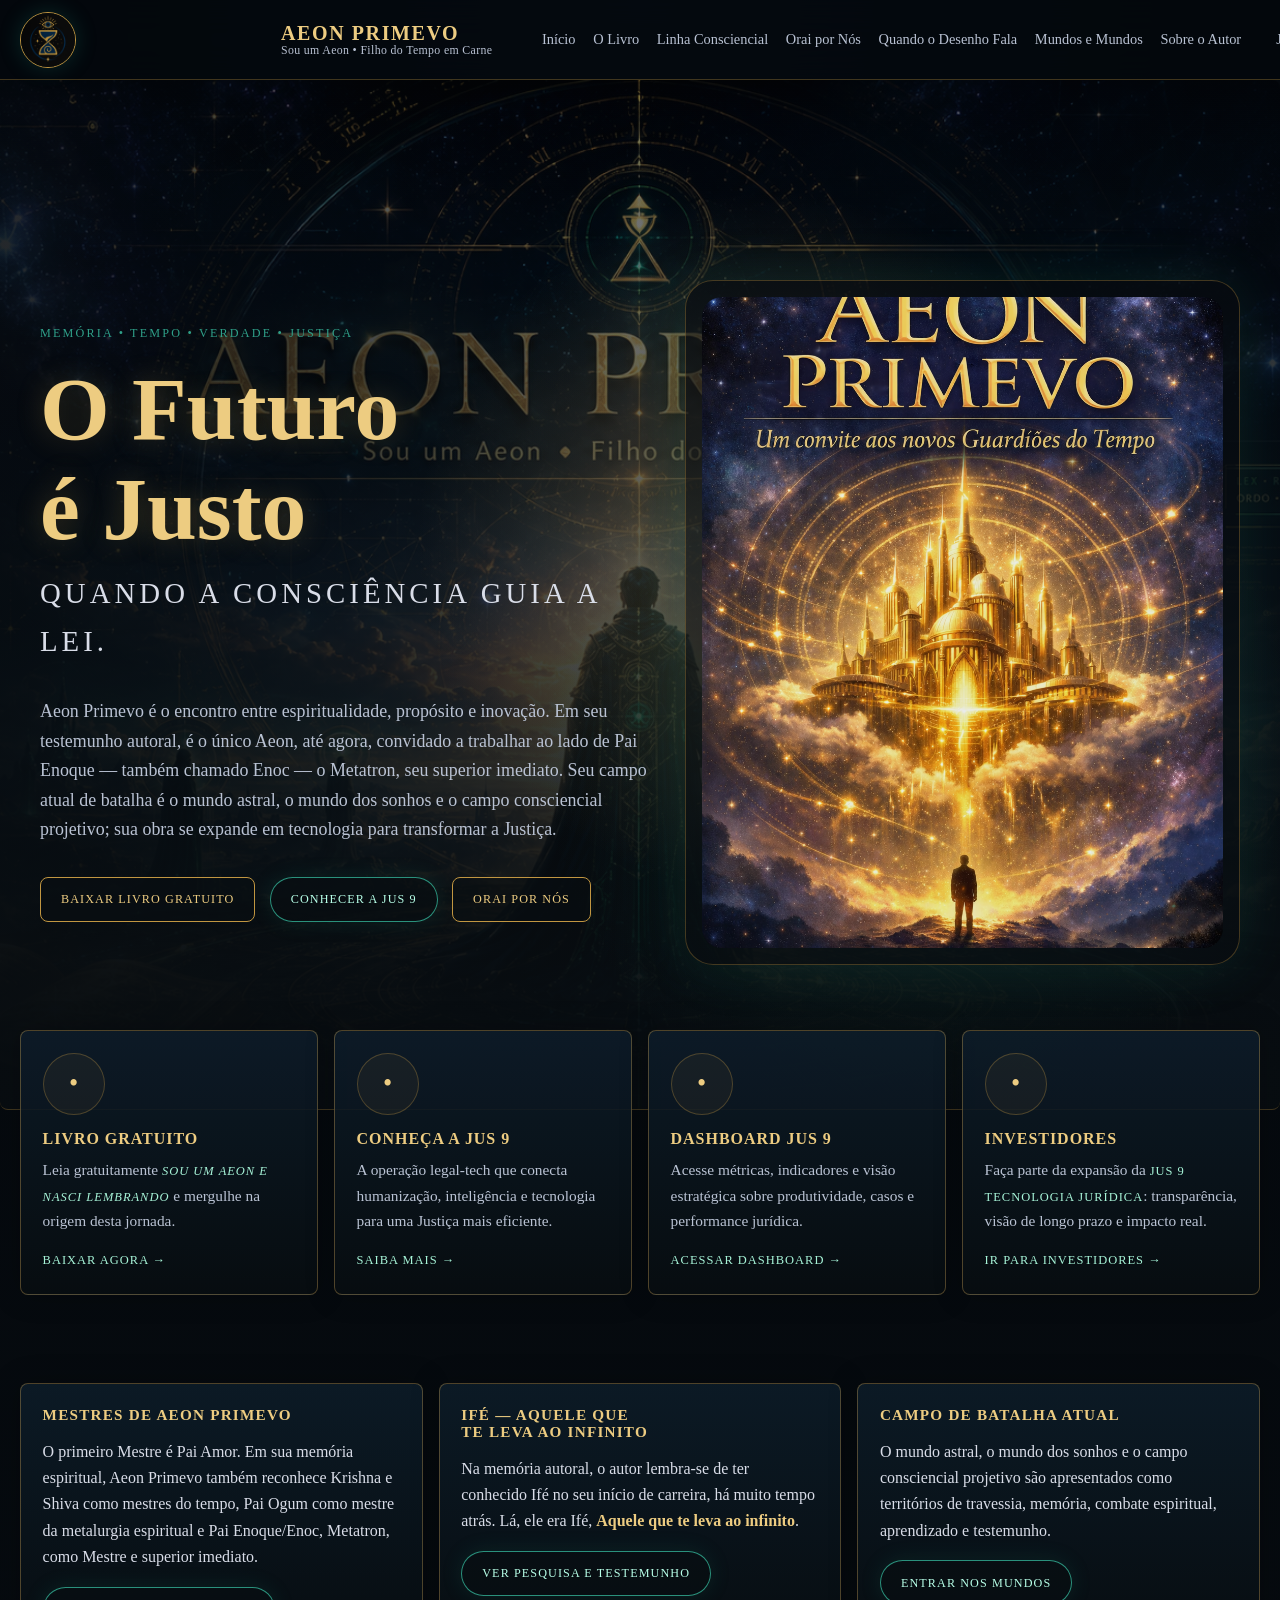
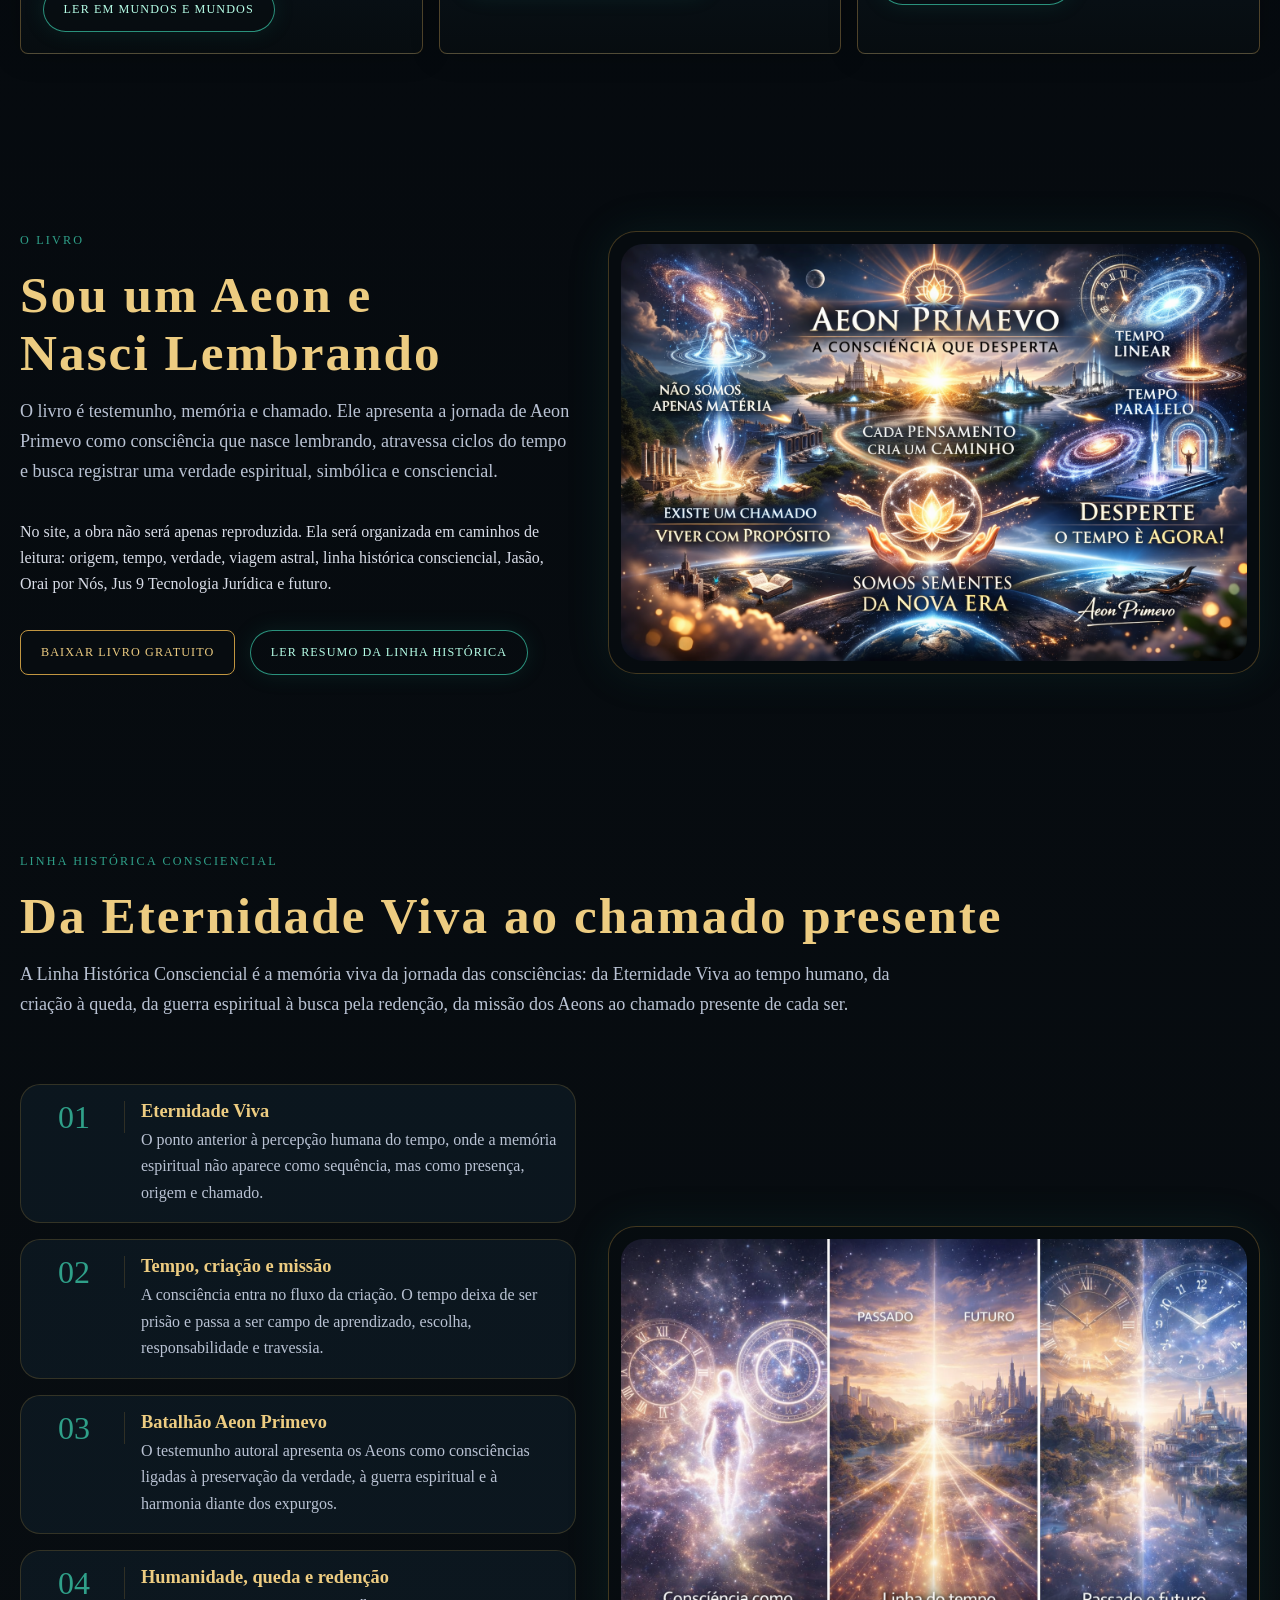
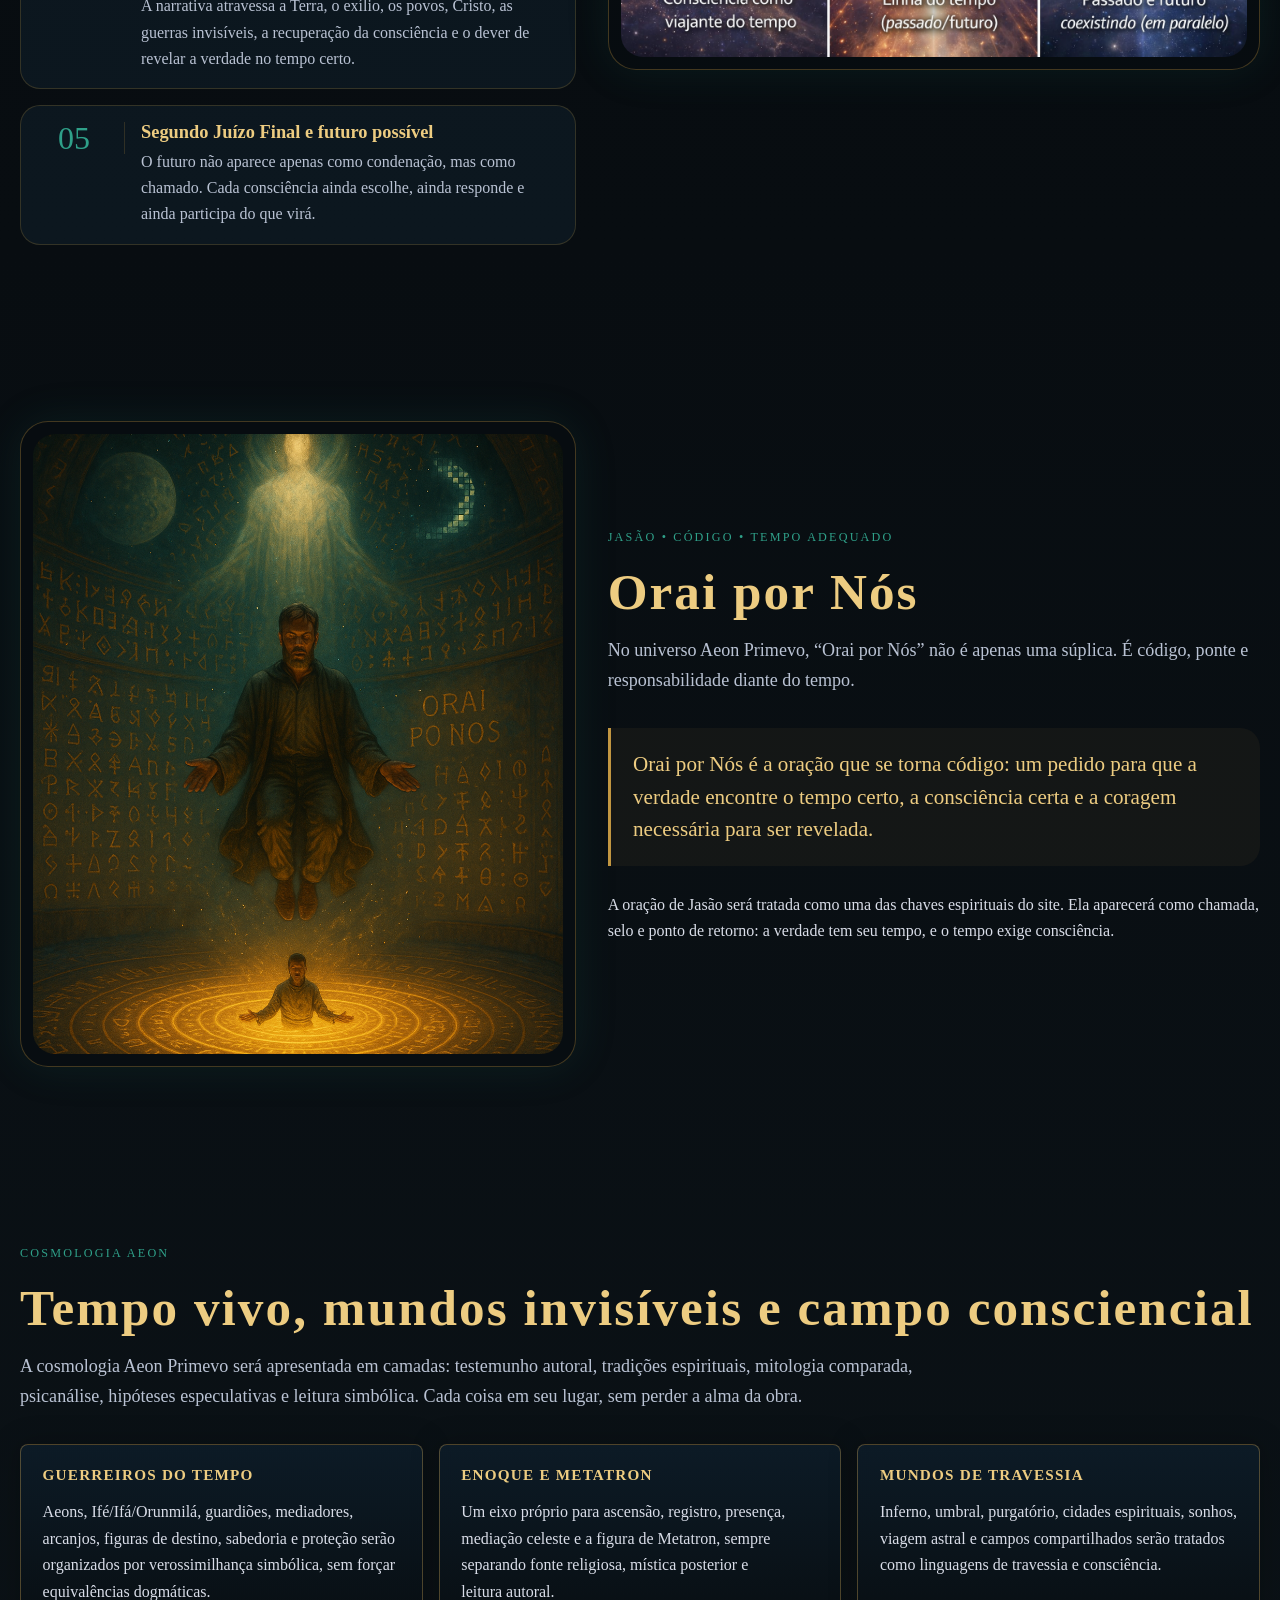
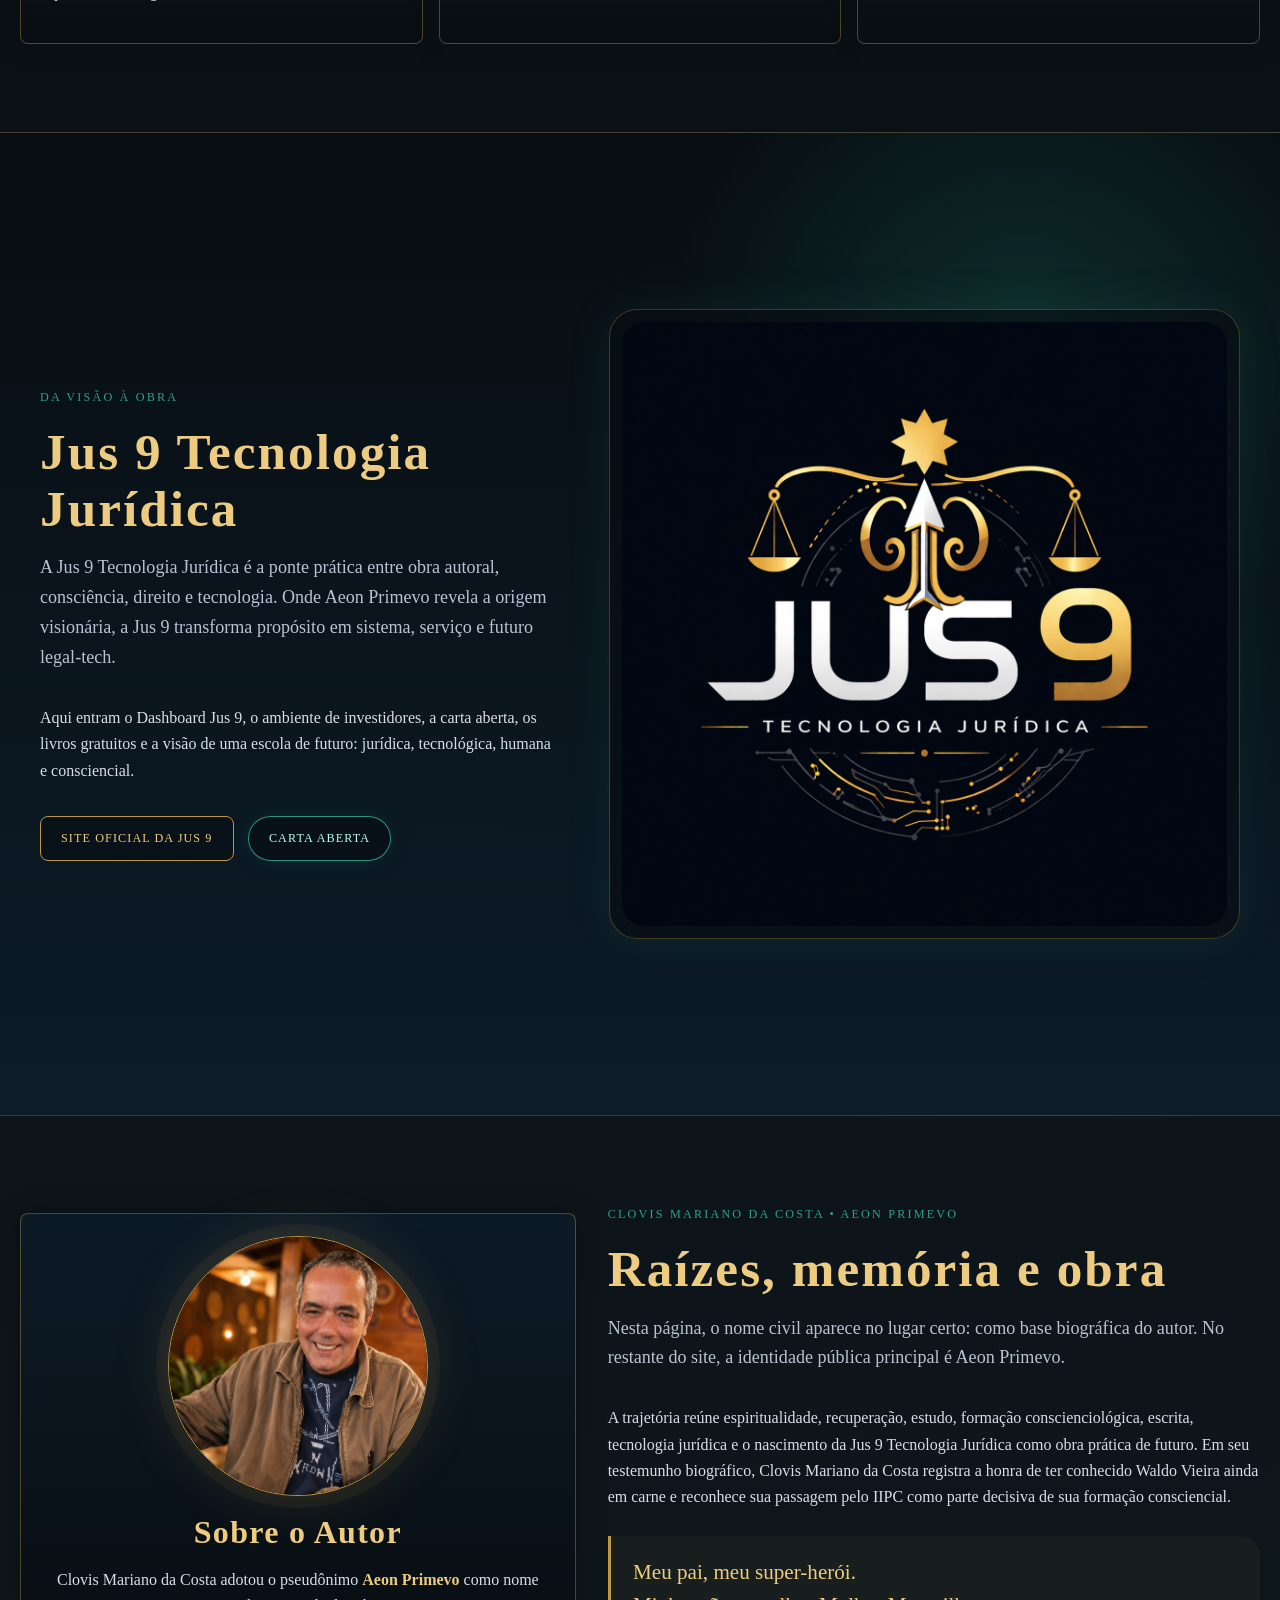
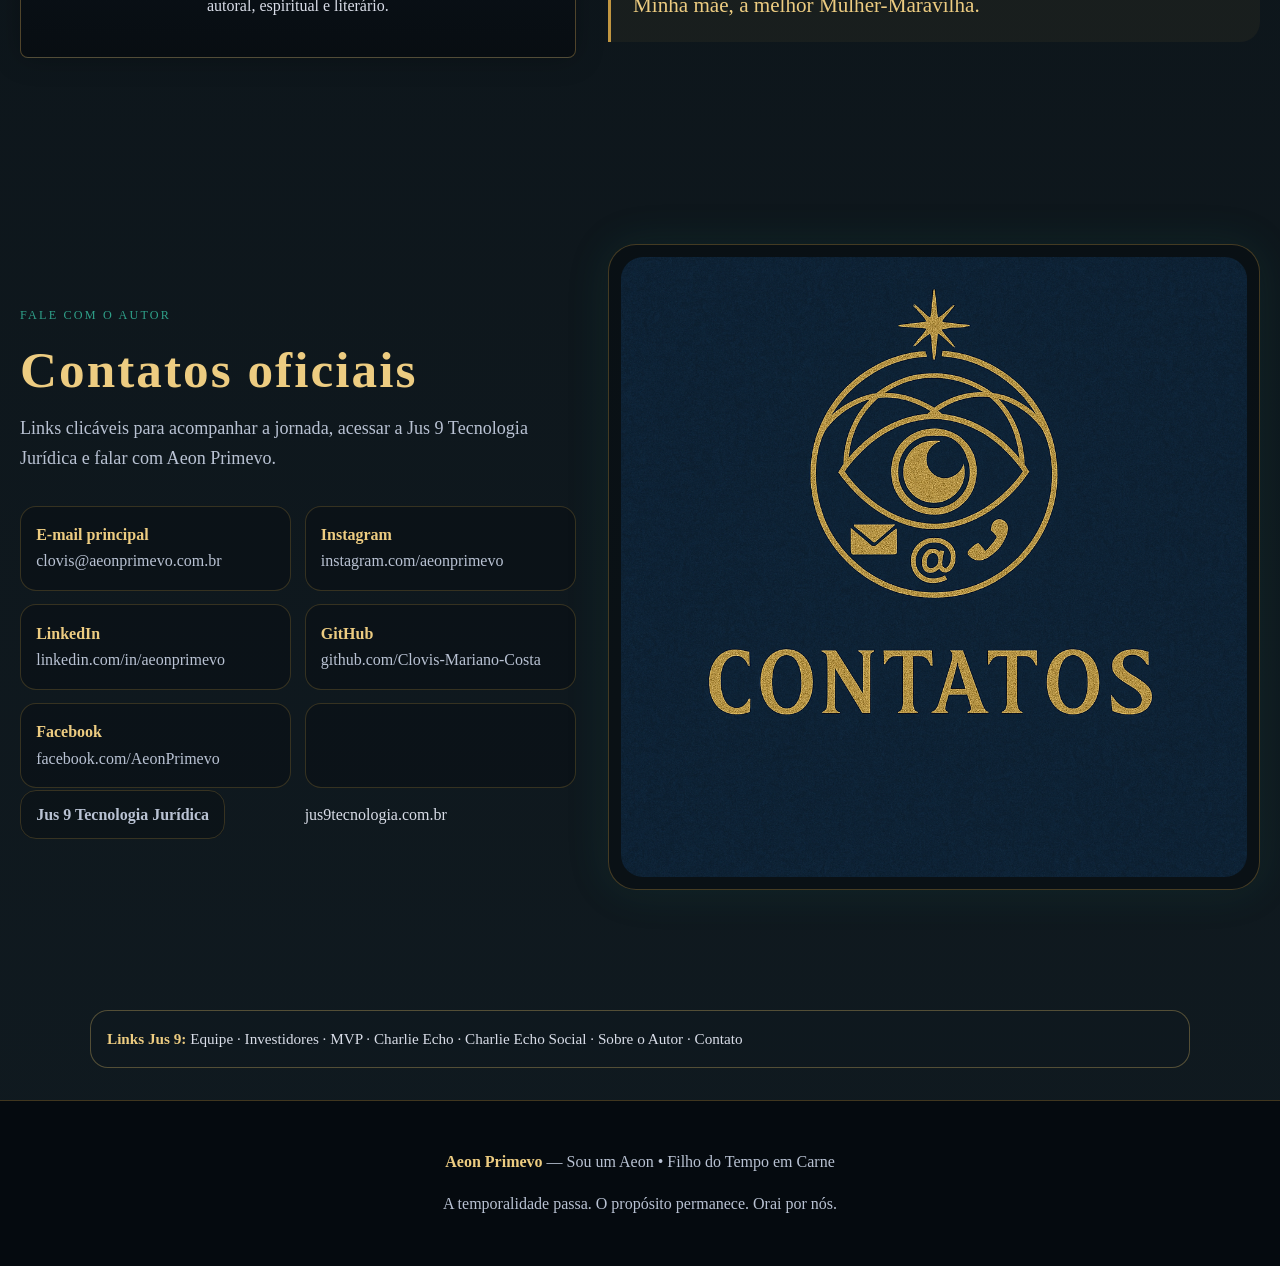
==== commit 19677f4f: "feat: tornar foto e título Sobre o Autor clicáveis" ====
--- a/index.html
+++ b/index.html
@@ -689,8 +689,10 @@
     <section id="autor">
       <div class="two-col">
         <div class="panel" style="text-align:center;">
-          <img class="about-photo" src="assets/images/foto-clovis.png" alt="Clovis Mariano da Costa, autor que adotou o pseudônimo Aeon Primevo" />
-          <h2 class="section-title" style="font-size:2rem;">Sobre o Autor</h2>
+          <a href="sobre-o-autor/" aria-label="Abrir a página completa Sobre o Autor">
+            <img class="about-photo" src="assets/images/foto-clovis.png" alt="Clovis Mariano da Costa, autor que adotou o pseudônimo Aeon Primevo" />
+          </a>
+          <h2 class="section-title" style="font-size:2rem;"><a href="sobre-o-autor/">Sobre o Autor</a></h2>
           <p>Clovis Mariano da Costa adotou o pseudônimo <strong><a href="https://www.aeonprimevo.com.br" target="_blank" rel="noopener">Aeon Primevo</a></strong> como nome autoral, espiritual e literário.</p>
         </div>
         <div>
@@ -738,6 +740,7 @@
   <a href="https://www.jus9tecnologia.com.br/mvp">MVP</a> ·
   <a href="https://charlieecho.jus9tecnologia.com.br/">Charlie Echo</a> ·
   <a href="https://jus9verde.jus9tecnologia.com.br/charlie-echo-social">Charlie Echo Social</a> ·
+  <a href="sobre-o-autor/">Sobre o Autor</a> ·
   <a href="mailto:Contato@jus9tecnologia.com.br">Contato</a>
 </section>
 
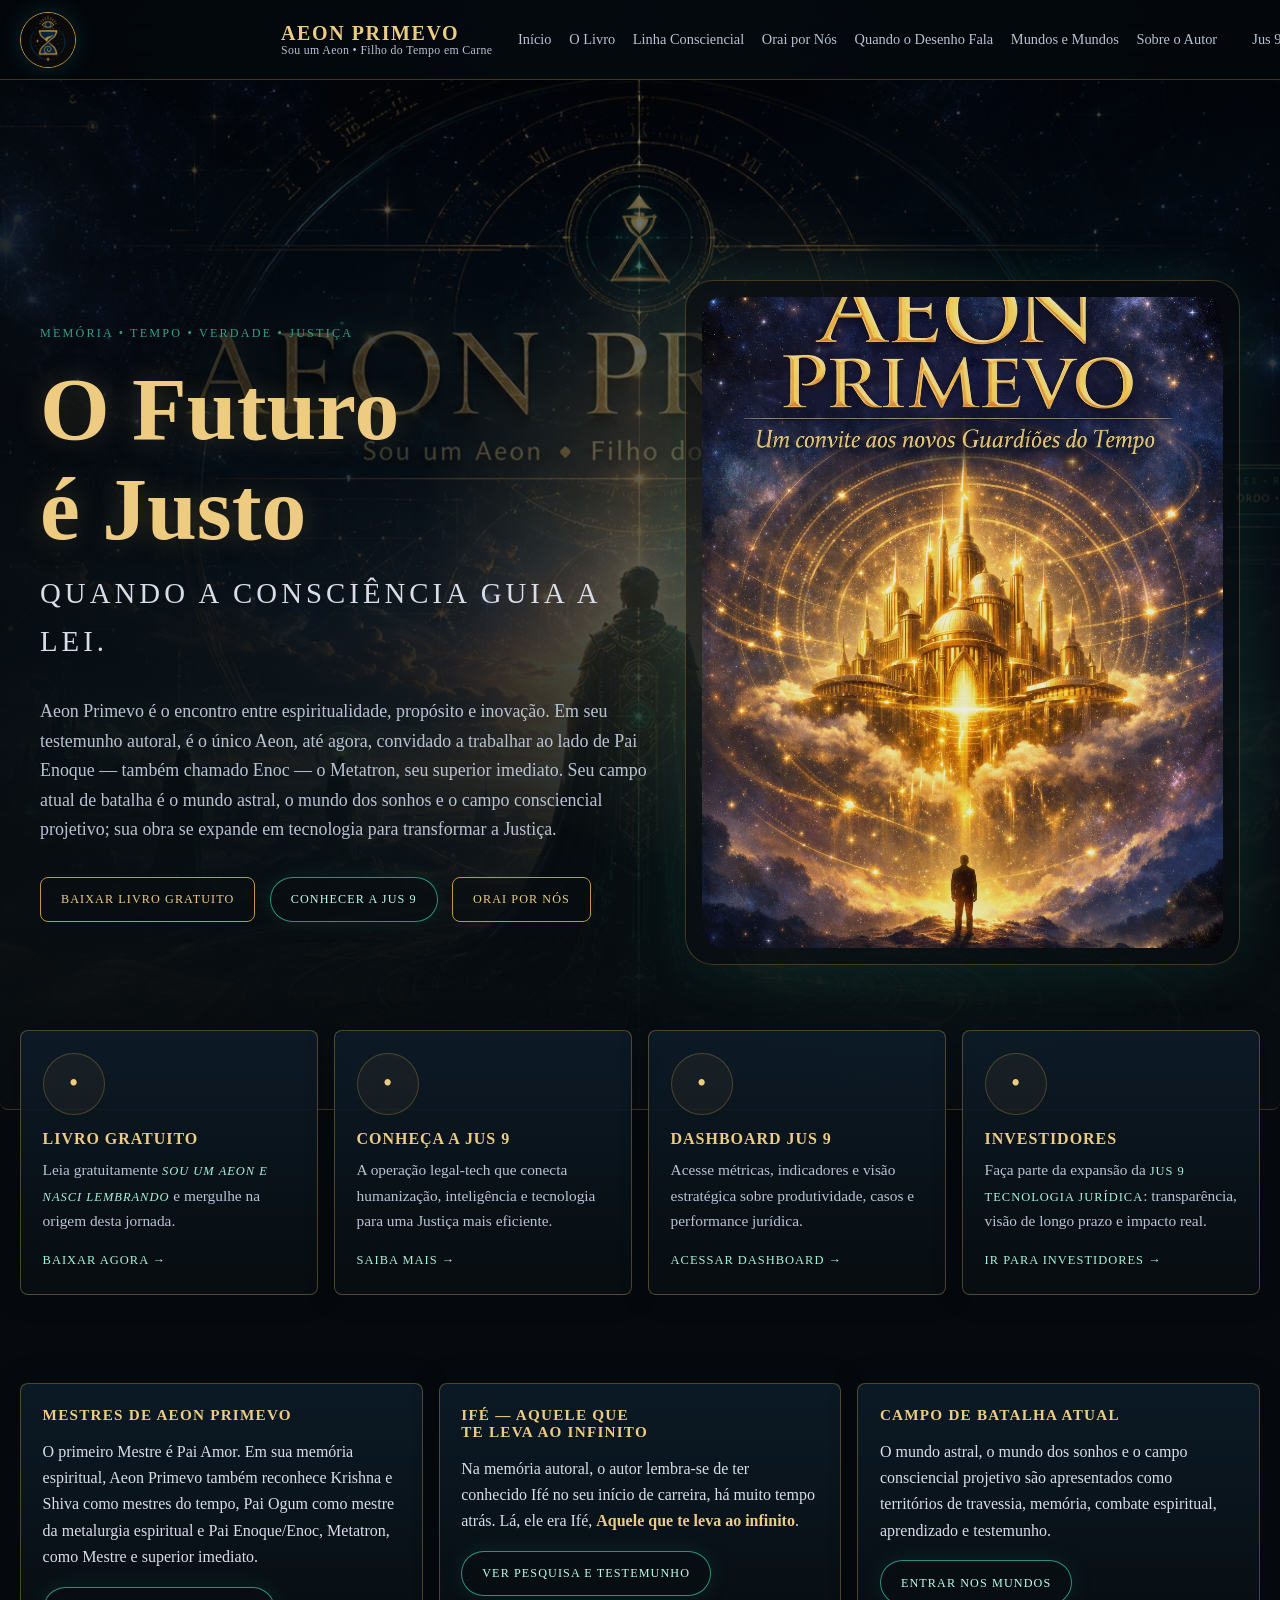
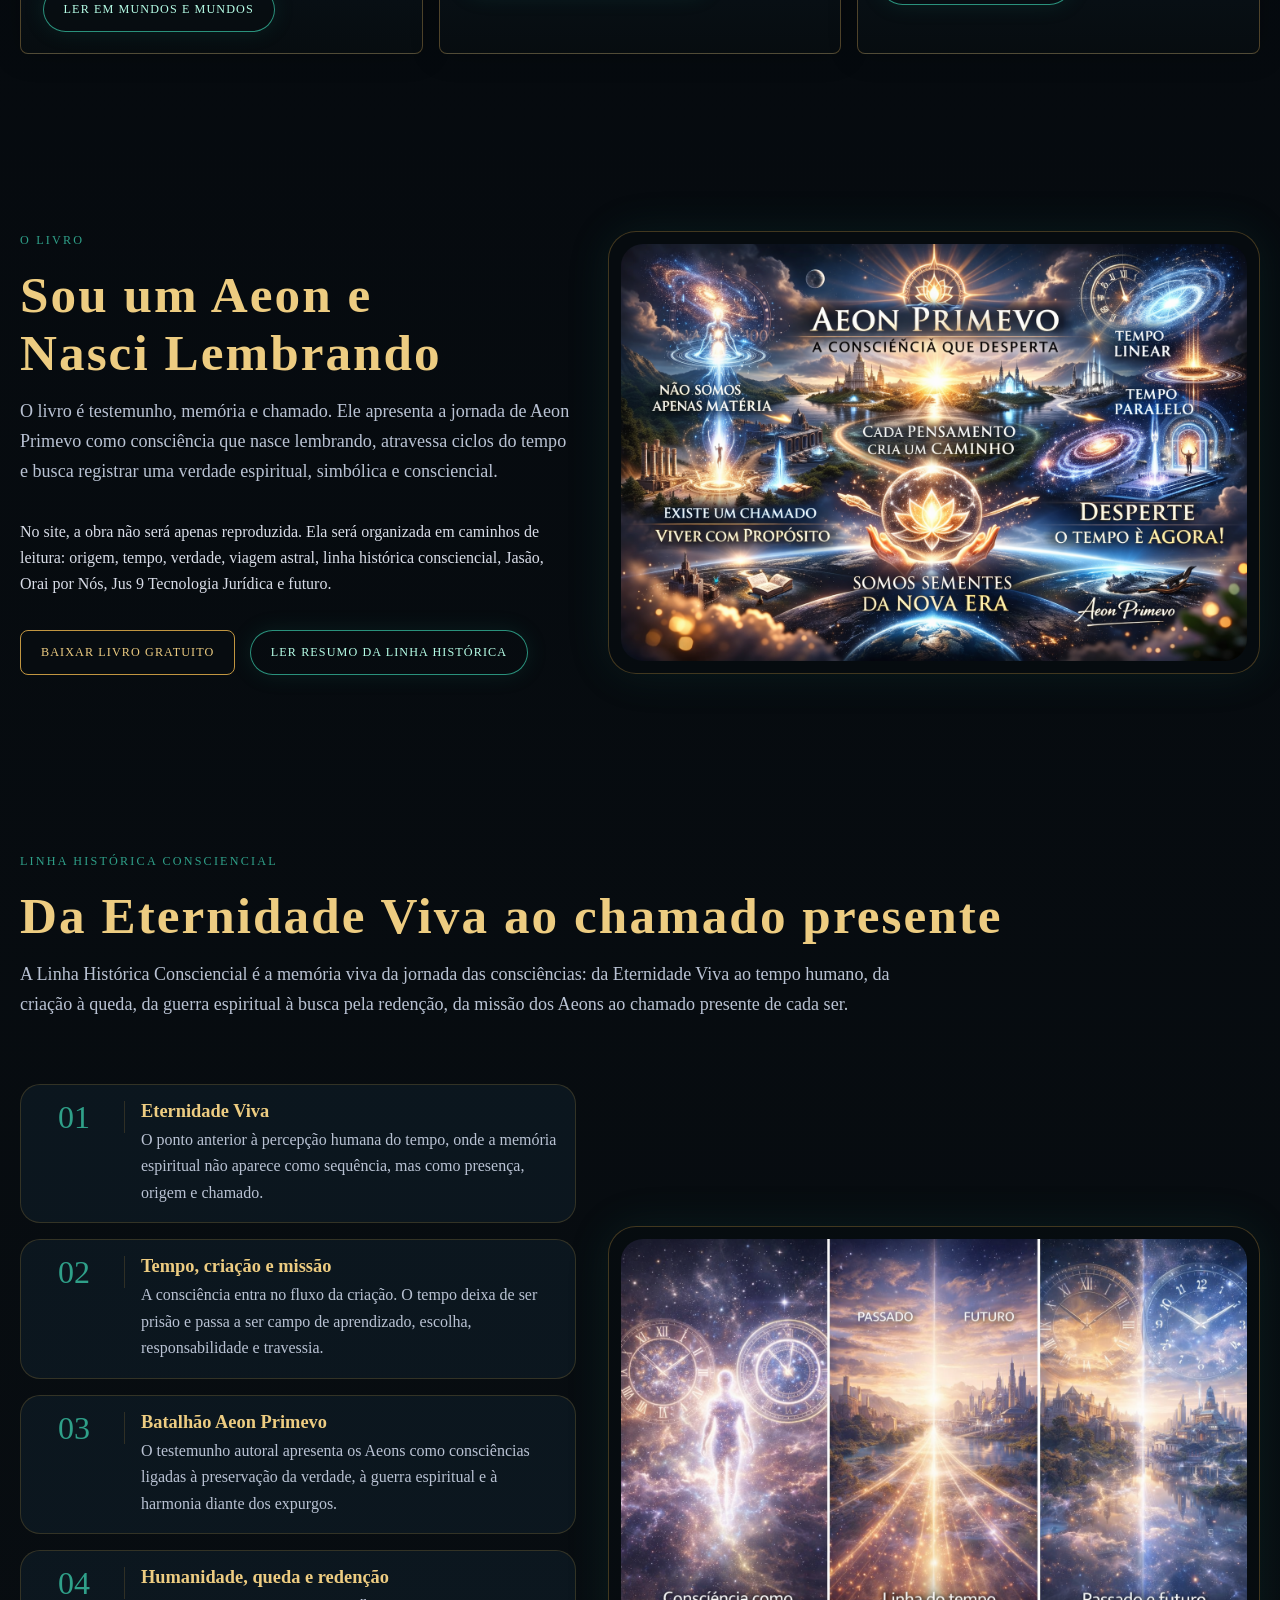
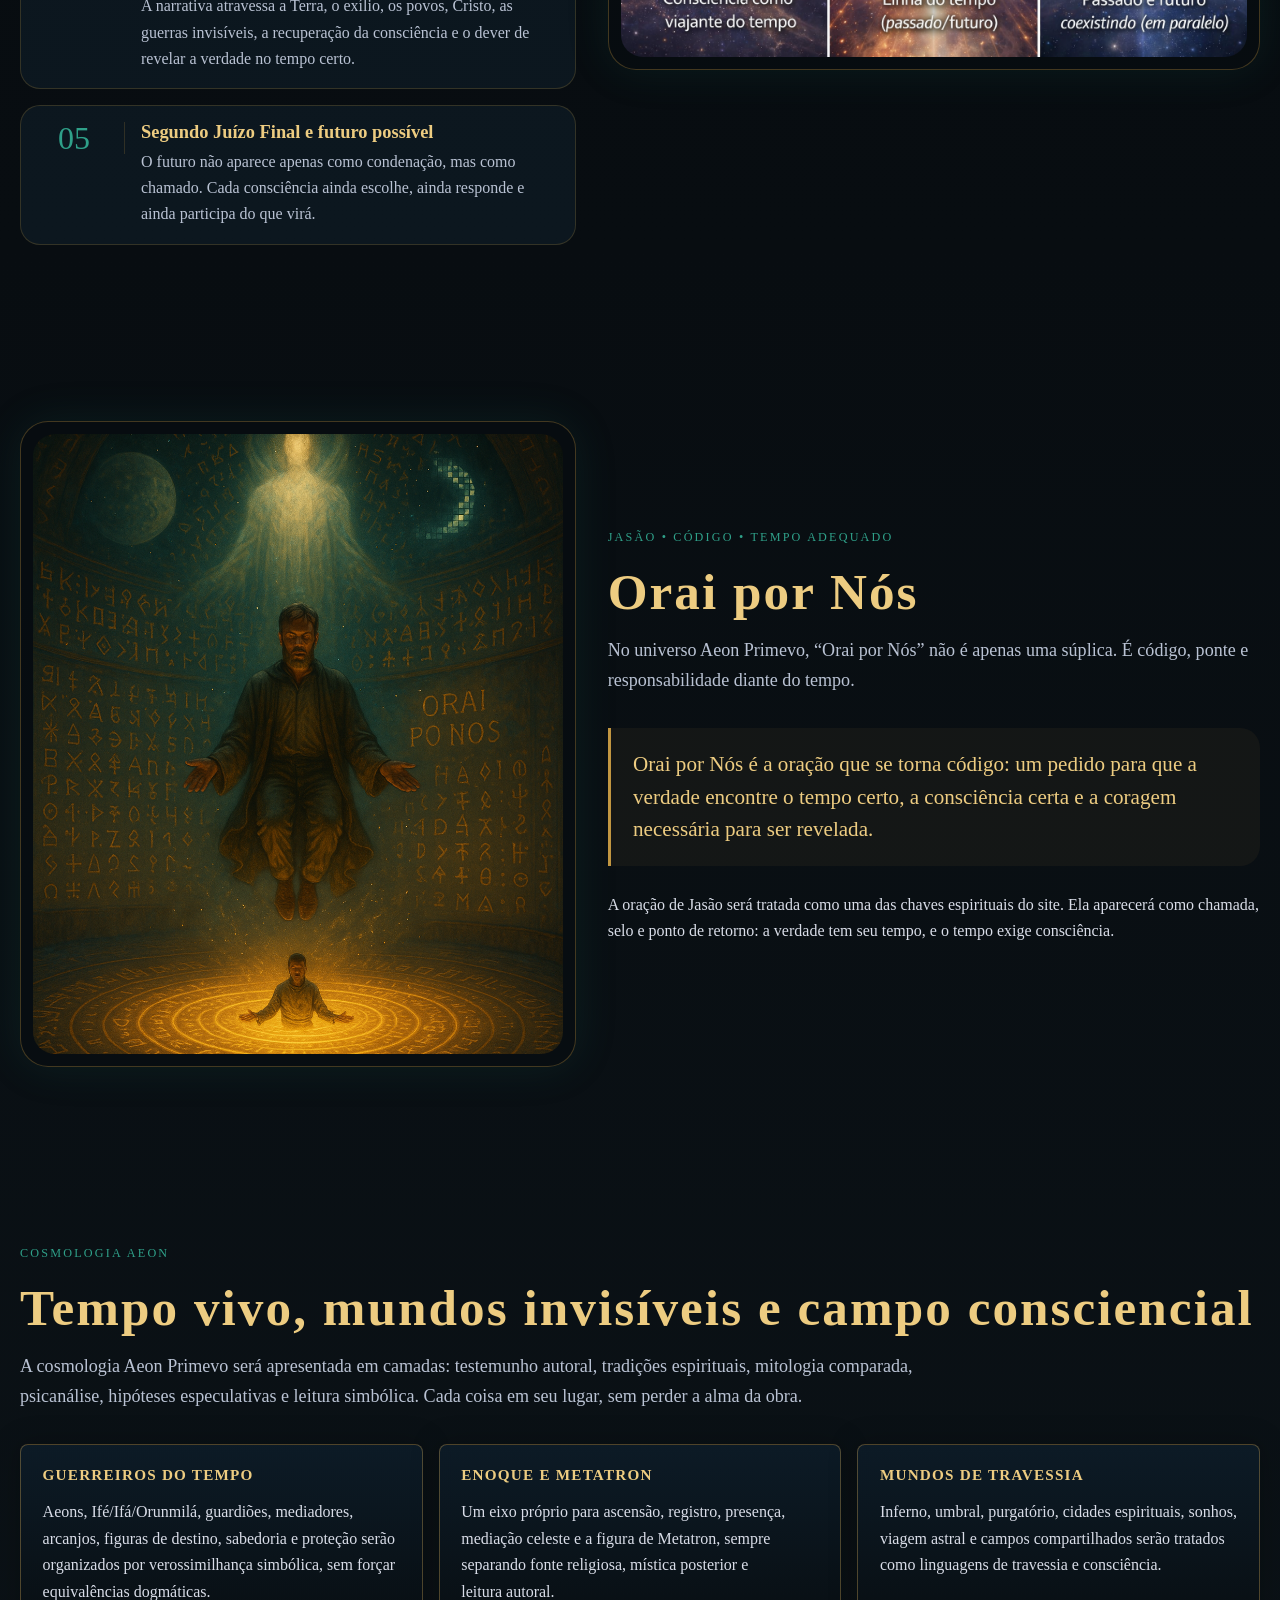
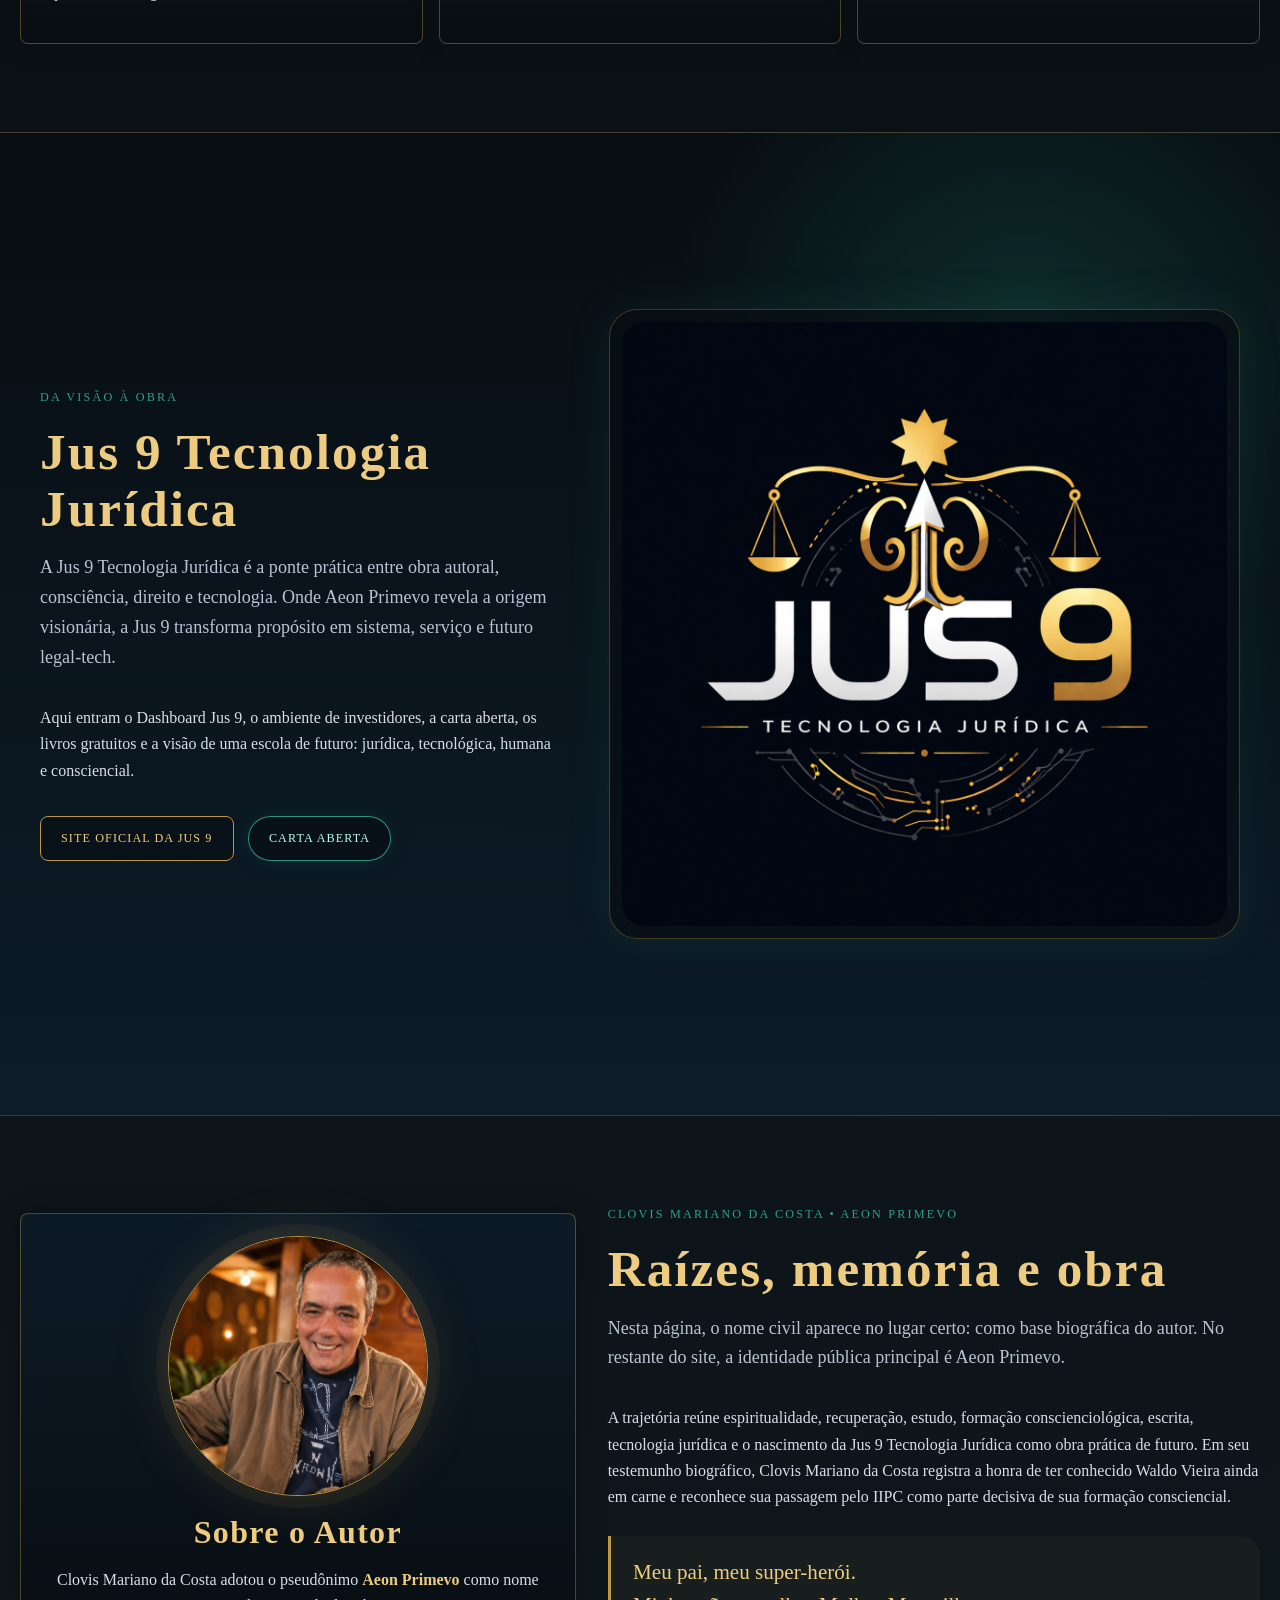
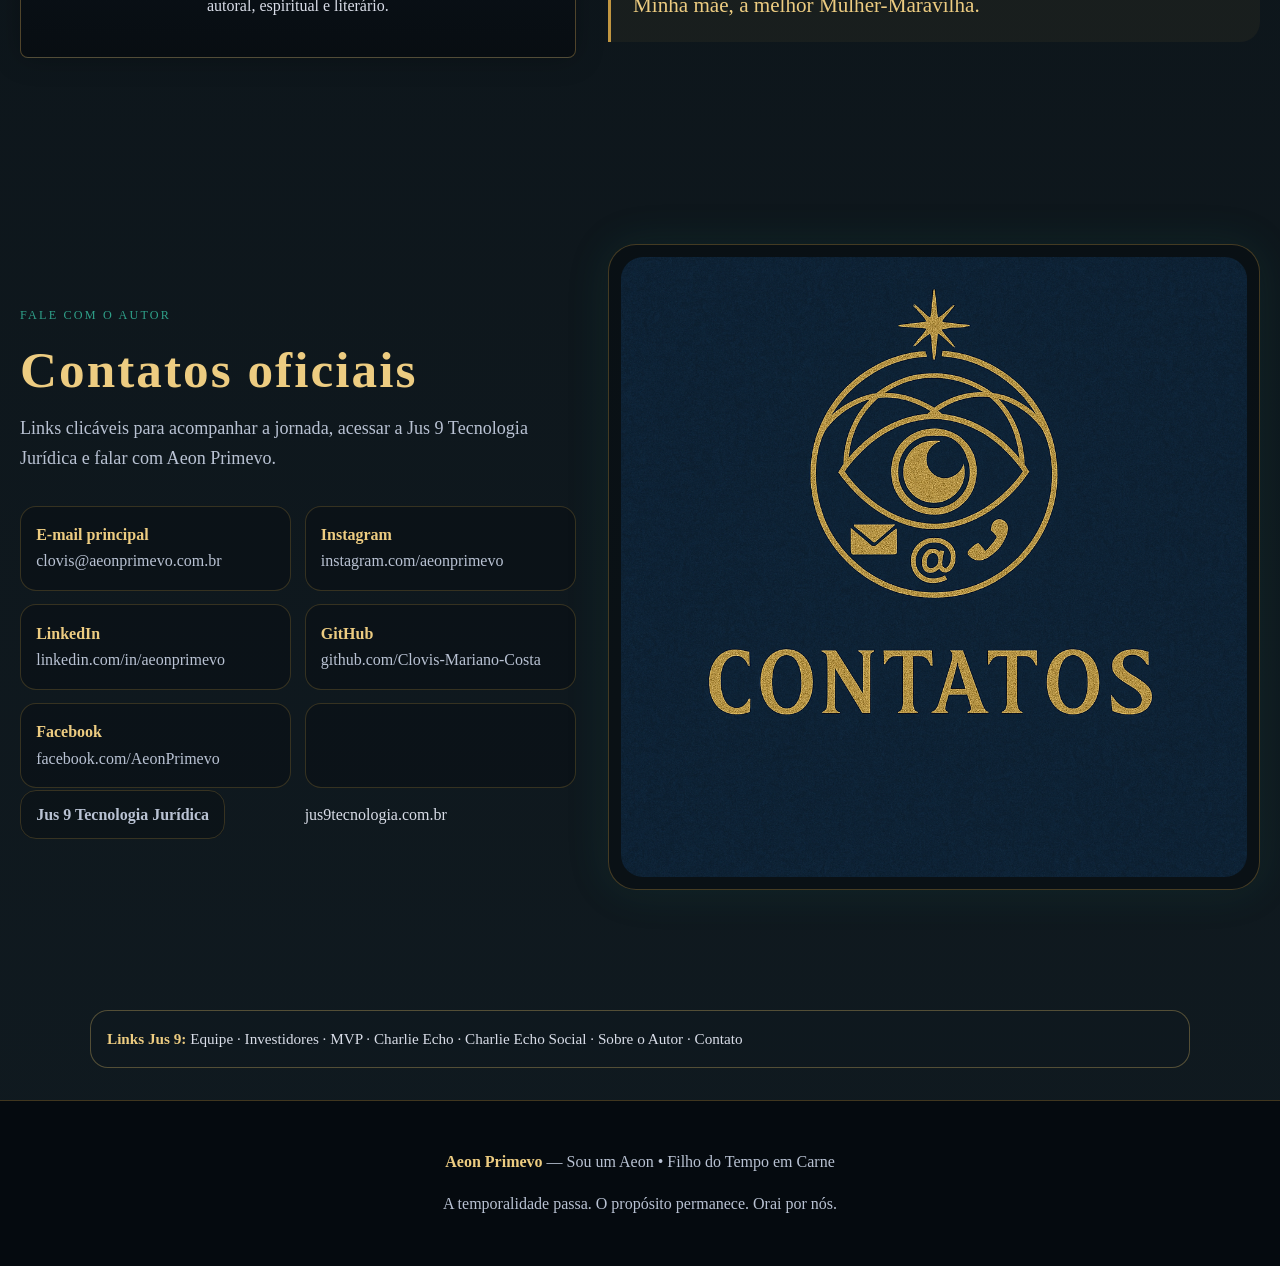
==== commit eac36524: "Ajusta alinhamento do menu principal para a esquerda" ====
--- a/index.html
+++ b/index.html
@@ -115,6 +115,7 @@
       font-size: .9rem;
       color: var(--text-soft);
       white-space: nowrap;
+      transform: translateX(-1.5rem);
     }
 
     nav a:hover { color: var(--gold-light); }
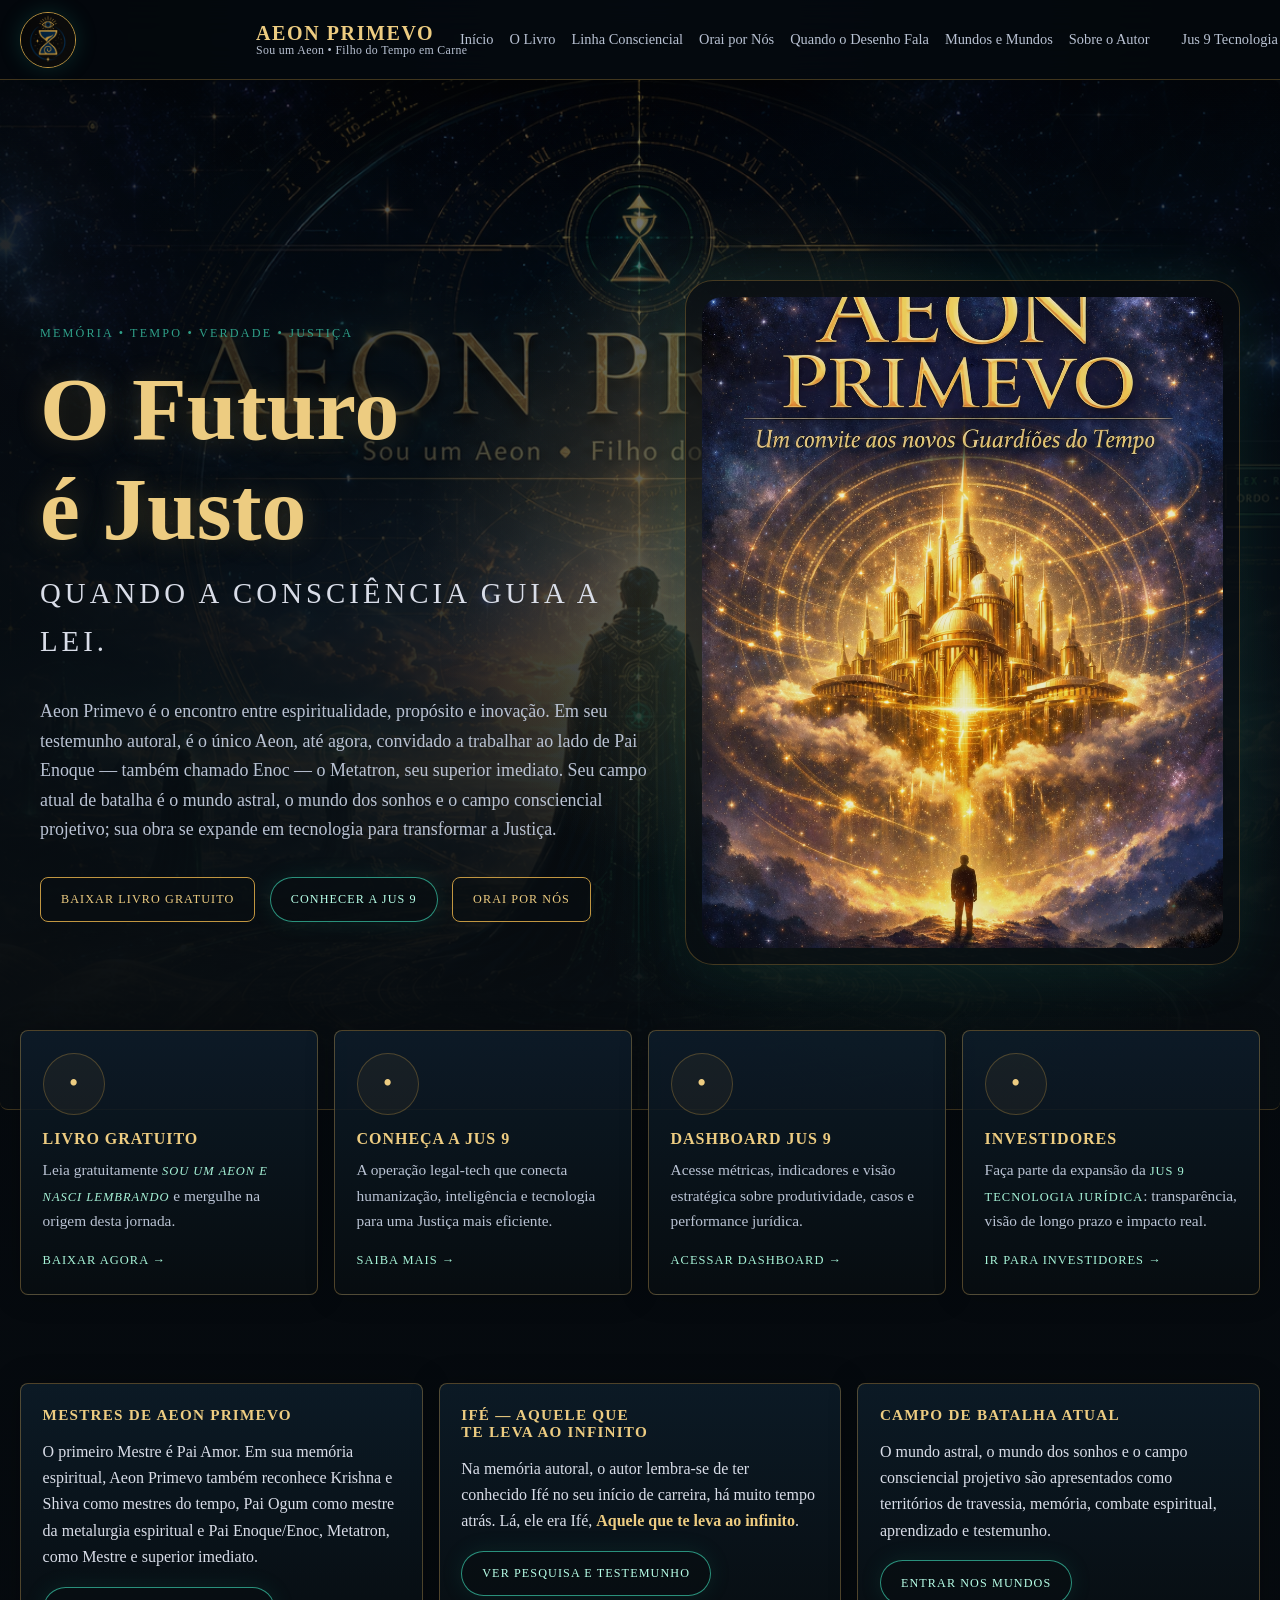
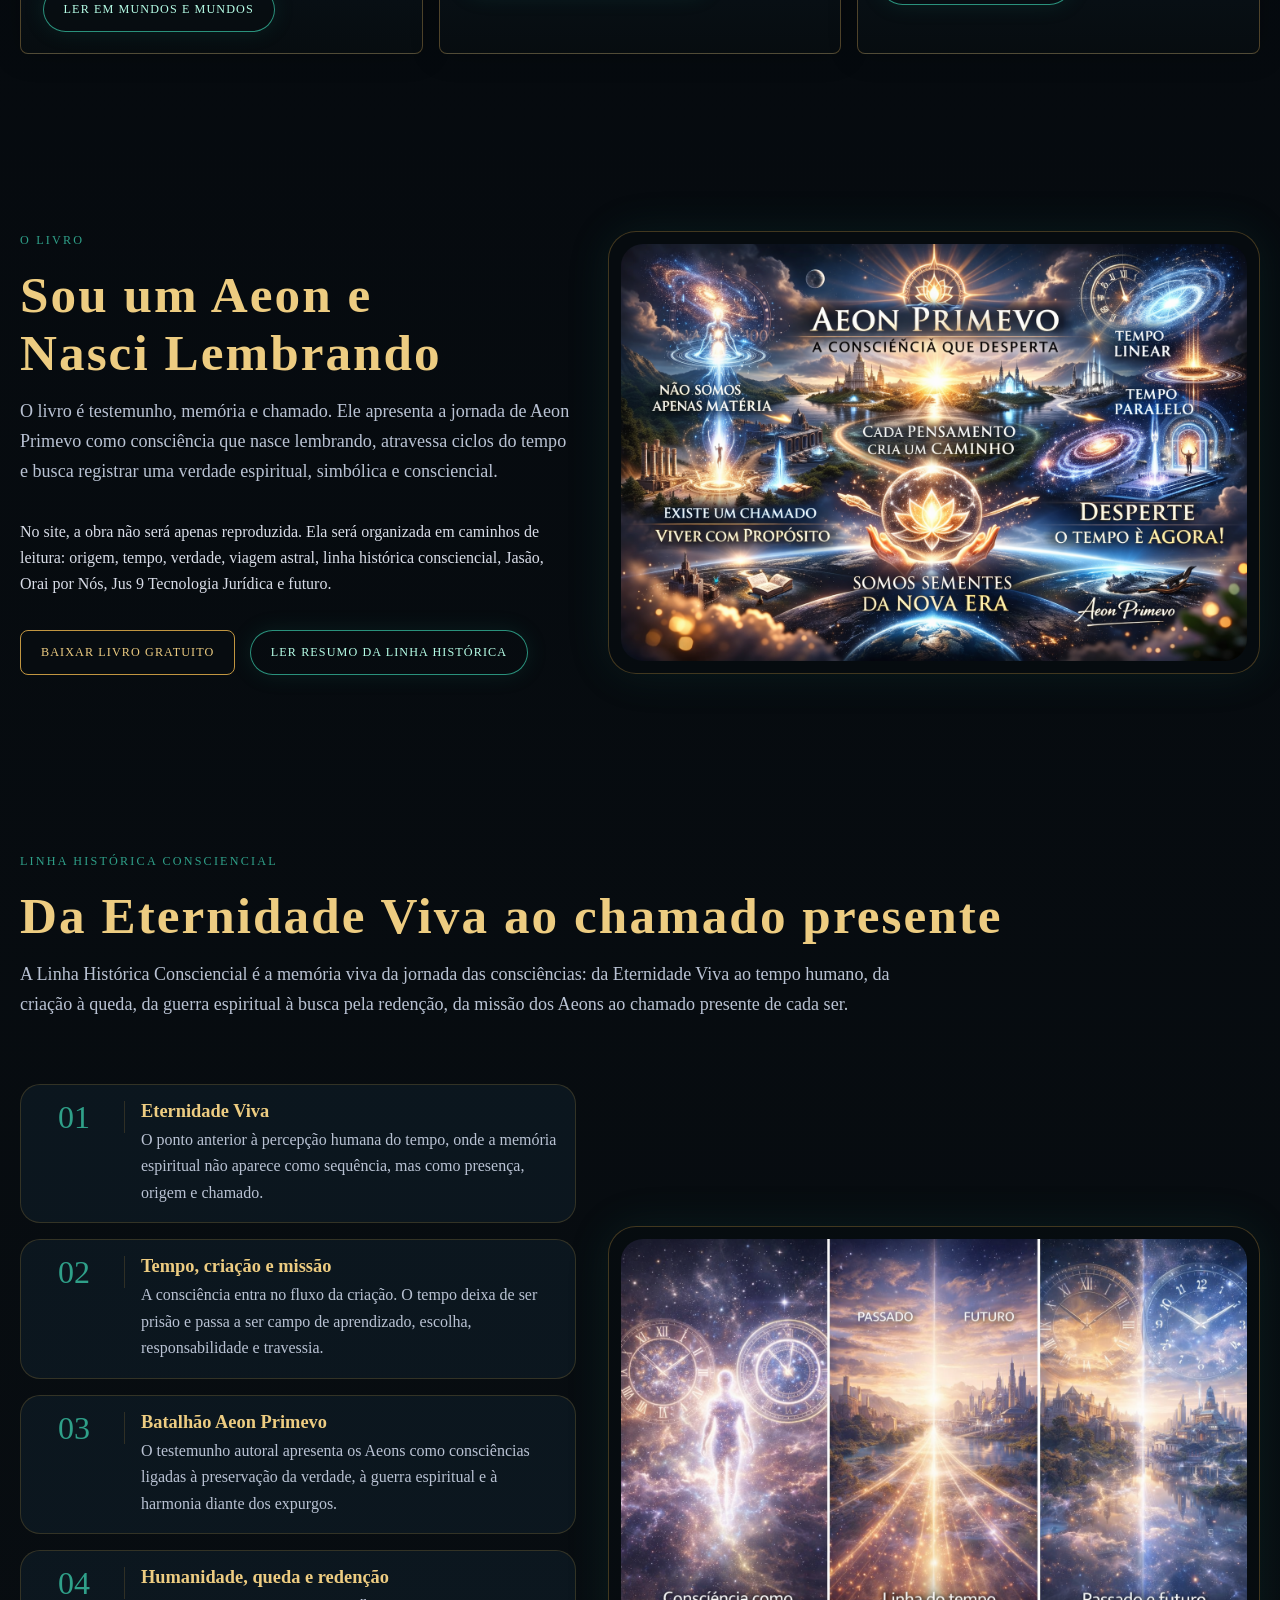
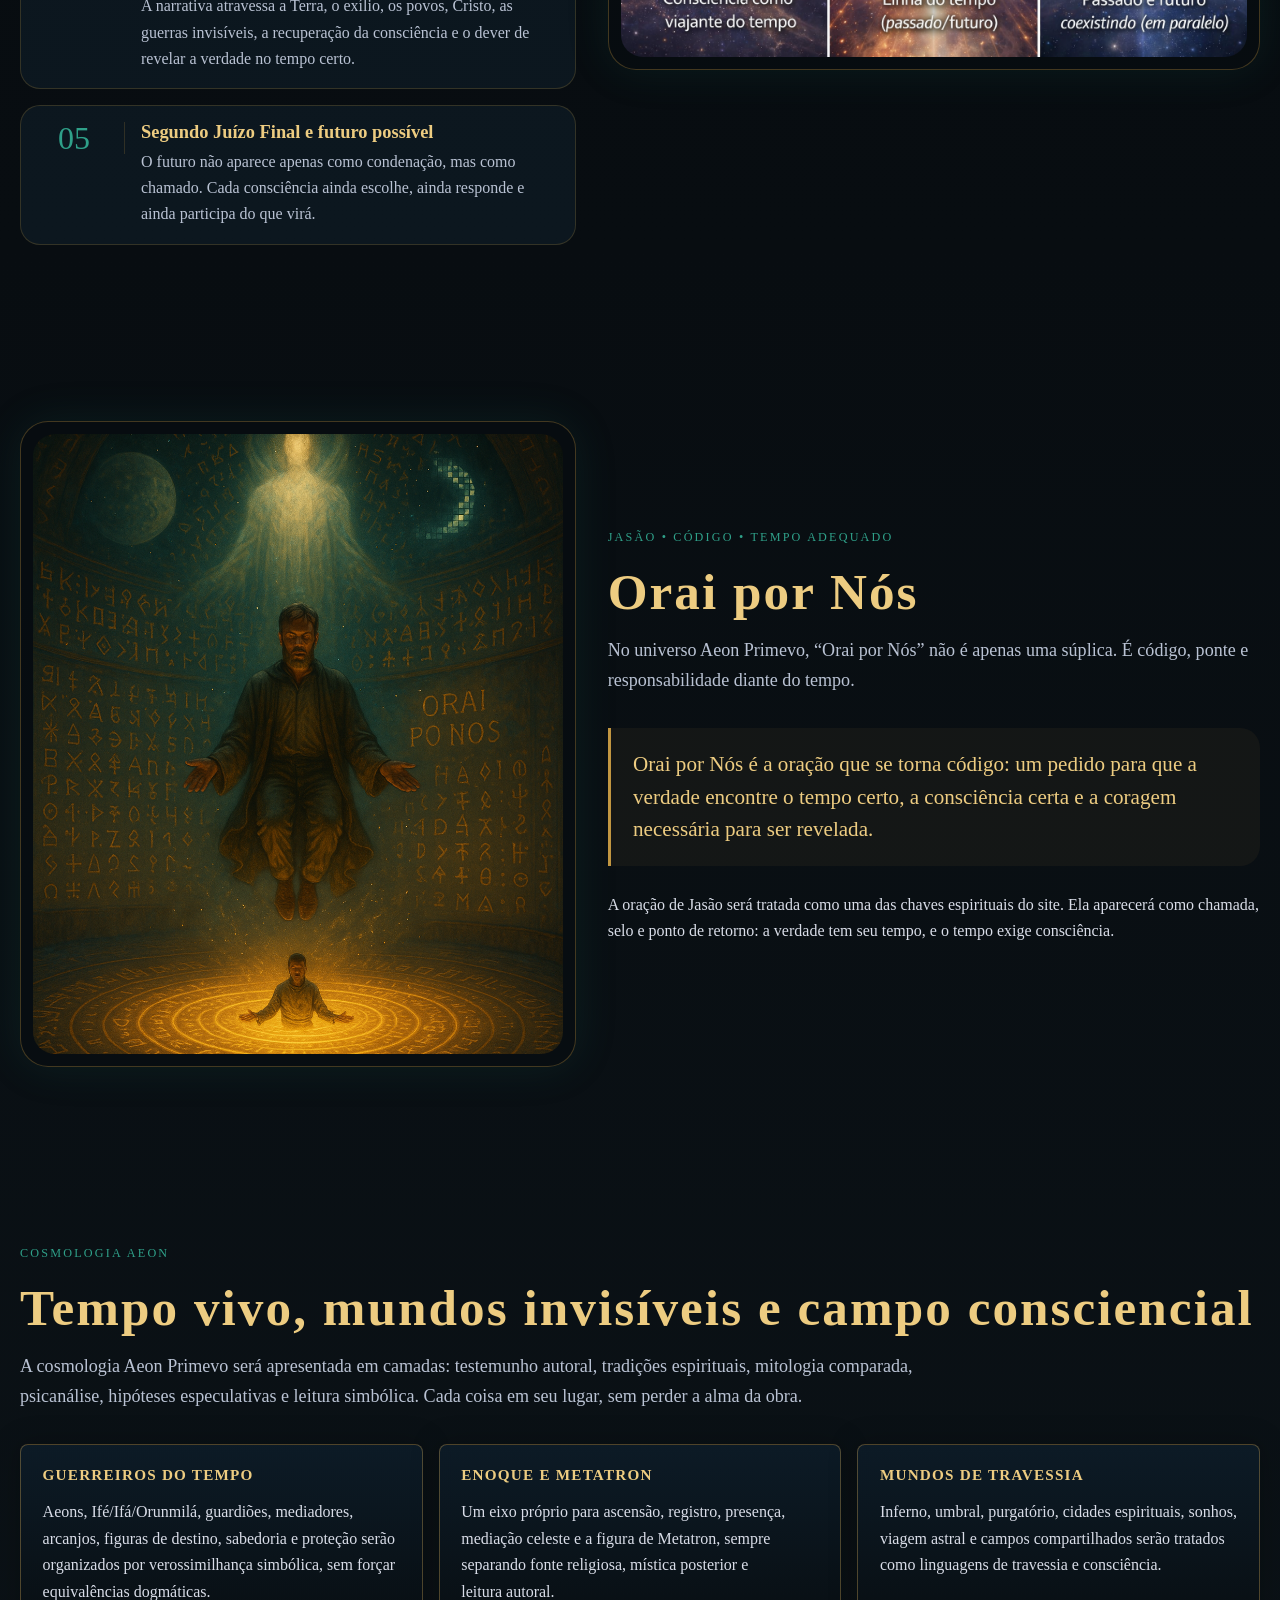
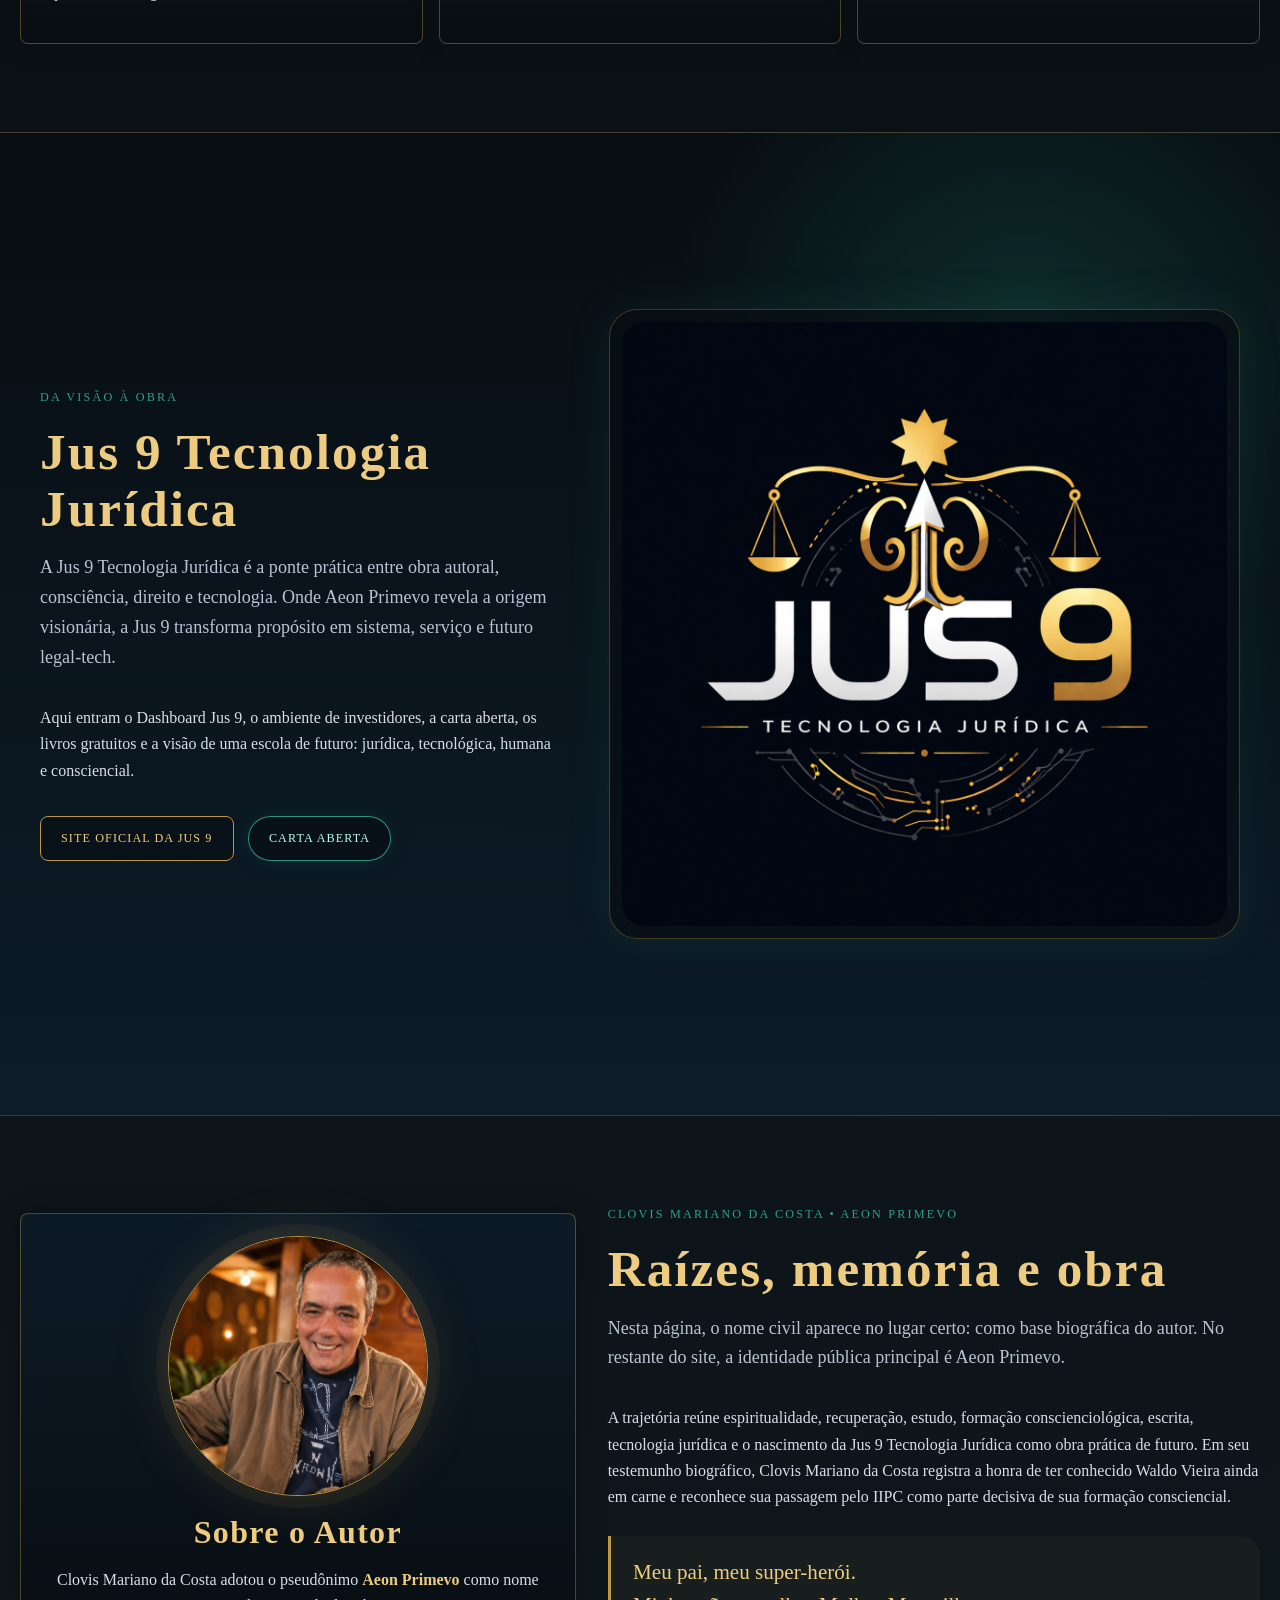
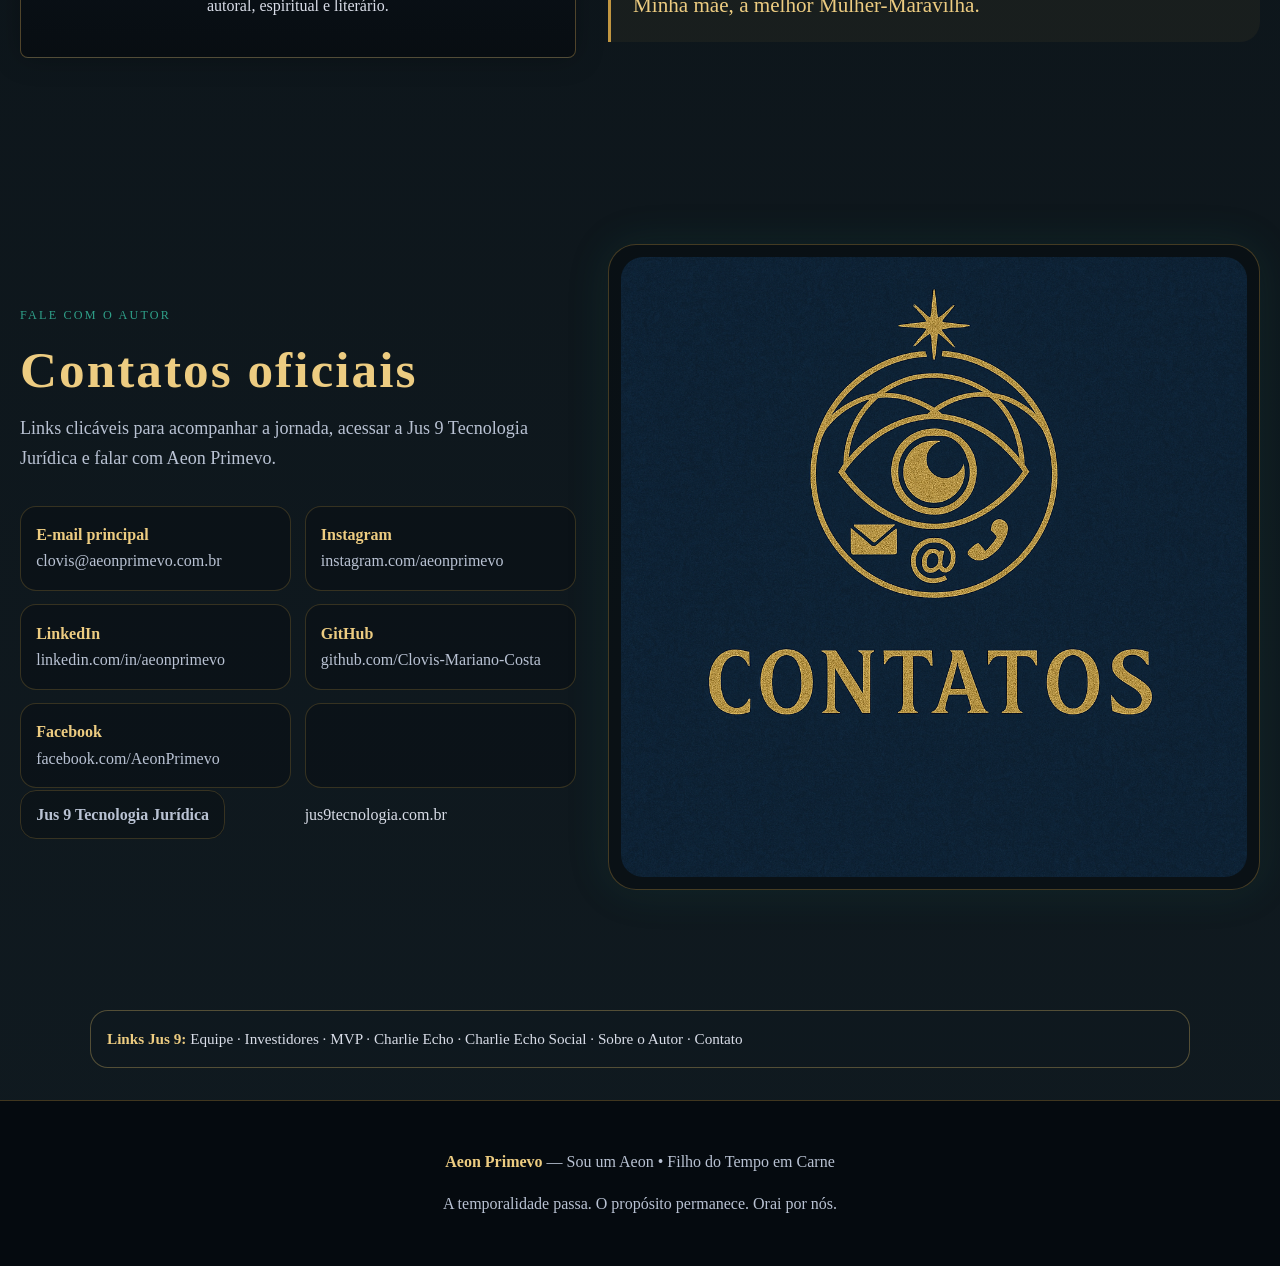
==== commit 5d6103fc: "Corrige alinhamento estrutural do menu para a esquerda" ====
--- a/index.html
+++ b/index.html
@@ -64,7 +64,7 @@
       padding: 0.72rem 1.25rem;
       display: flex;
       align-items: center;
-      justify-content: space-between;
+      justify-content: flex-start;
       gap: 1rem;
     }
 
@@ -72,7 +72,7 @@
       display: flex;
       align-items: center;
       gap: 0.75rem;
-      min-width: 245px;
+      min-width: 220px;
     }
 
     .brand-mark {
@@ -111,11 +111,16 @@
     nav {
       display: flex;
       align-items: center;
-      gap: 1.1rem;
+      gap: 1rem;
       font-size: .9rem;
       color: var(--text-soft);
       white-space: nowrap;
-      transform: translateX(-1.5rem);
+      margin-left: -2rem;
+      transform: none;
+    }
+
+    .site-header .enter-btn {
+      margin-left: auto;
     }
 
     nav a:hover { color: var(--gold-light); }
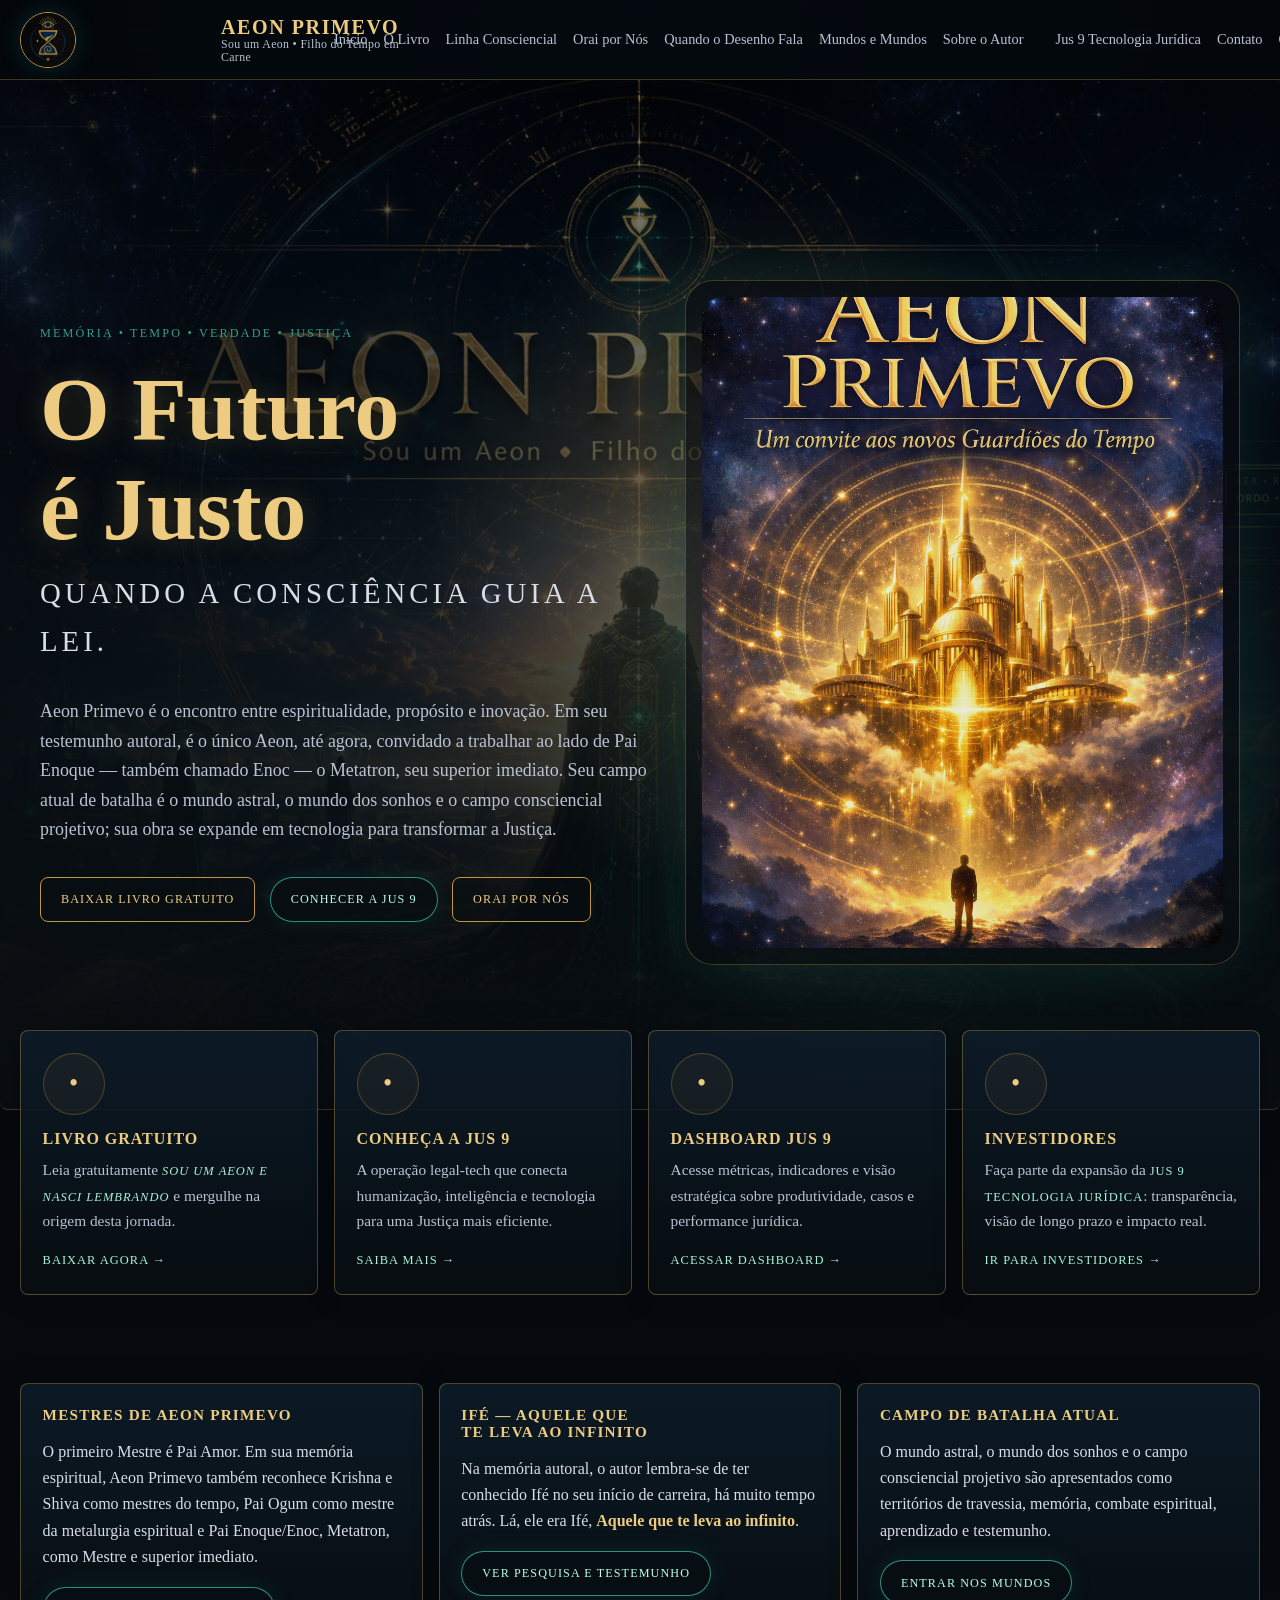
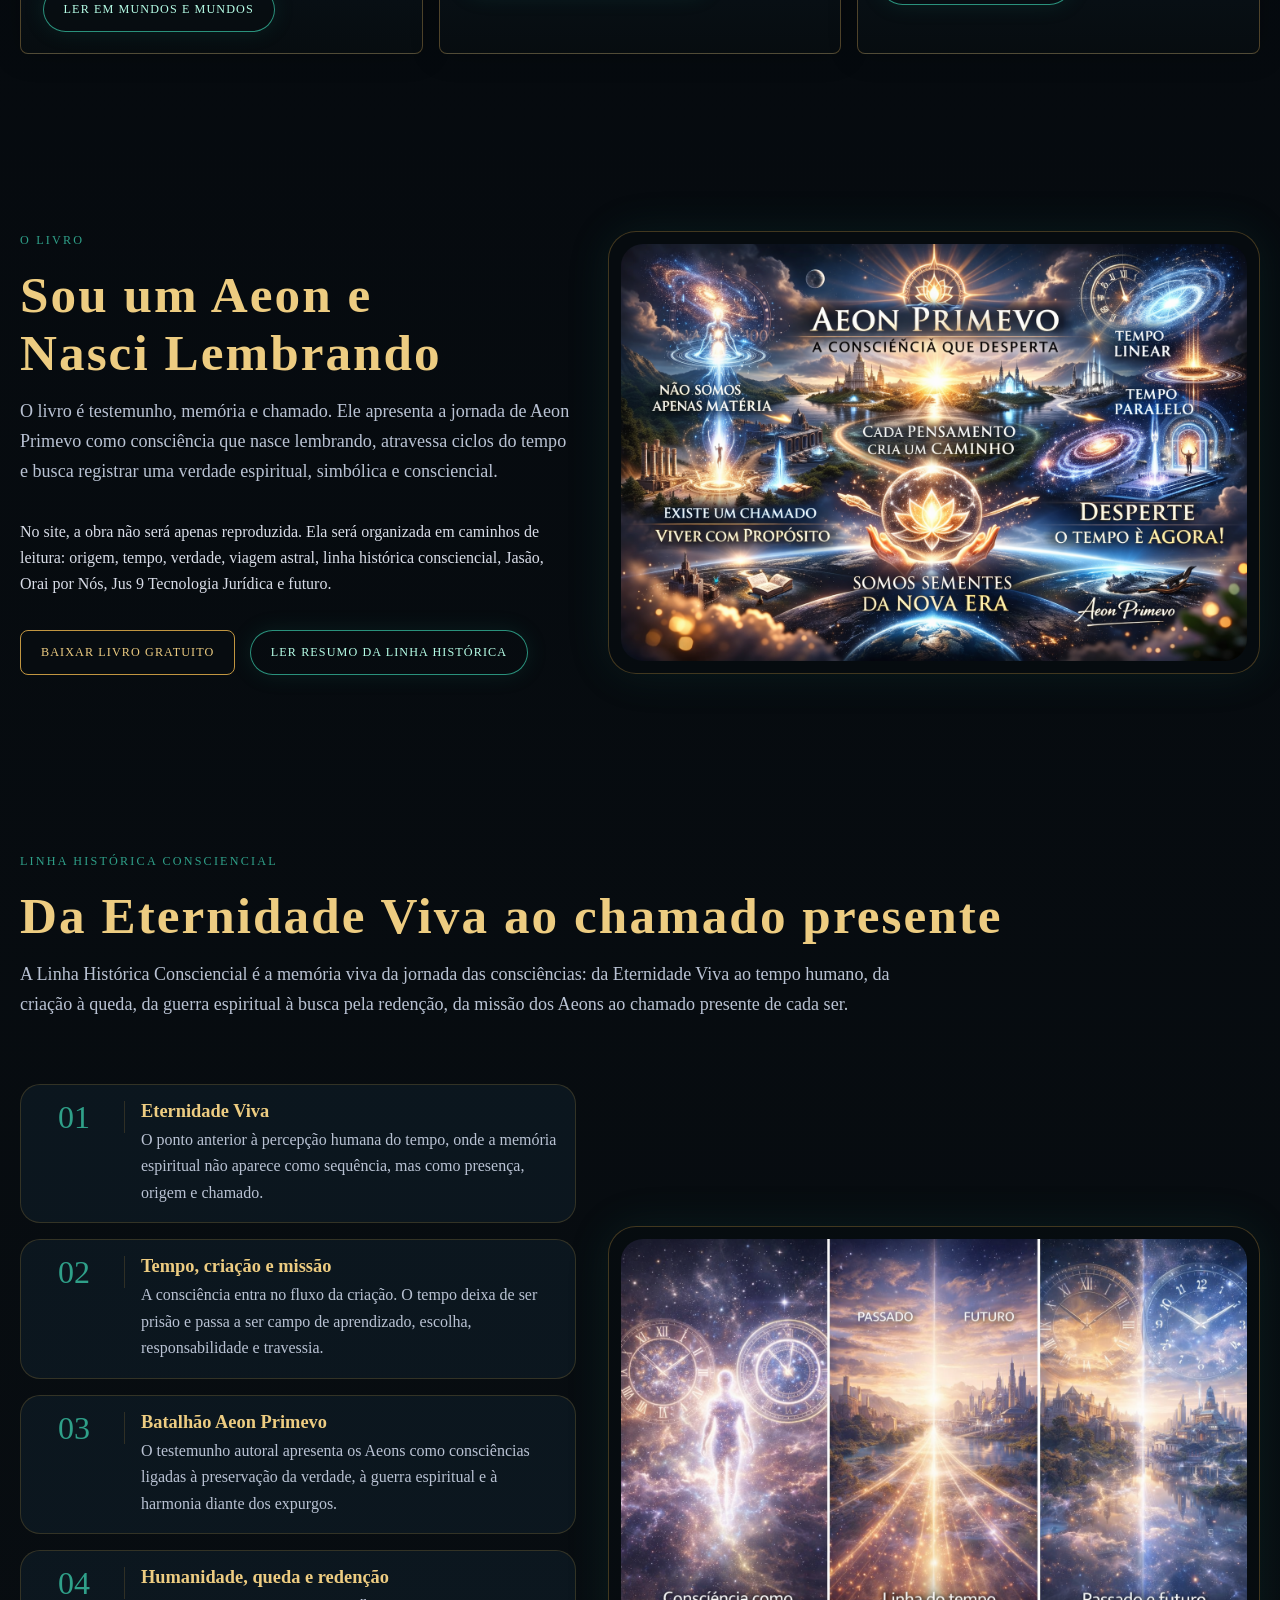
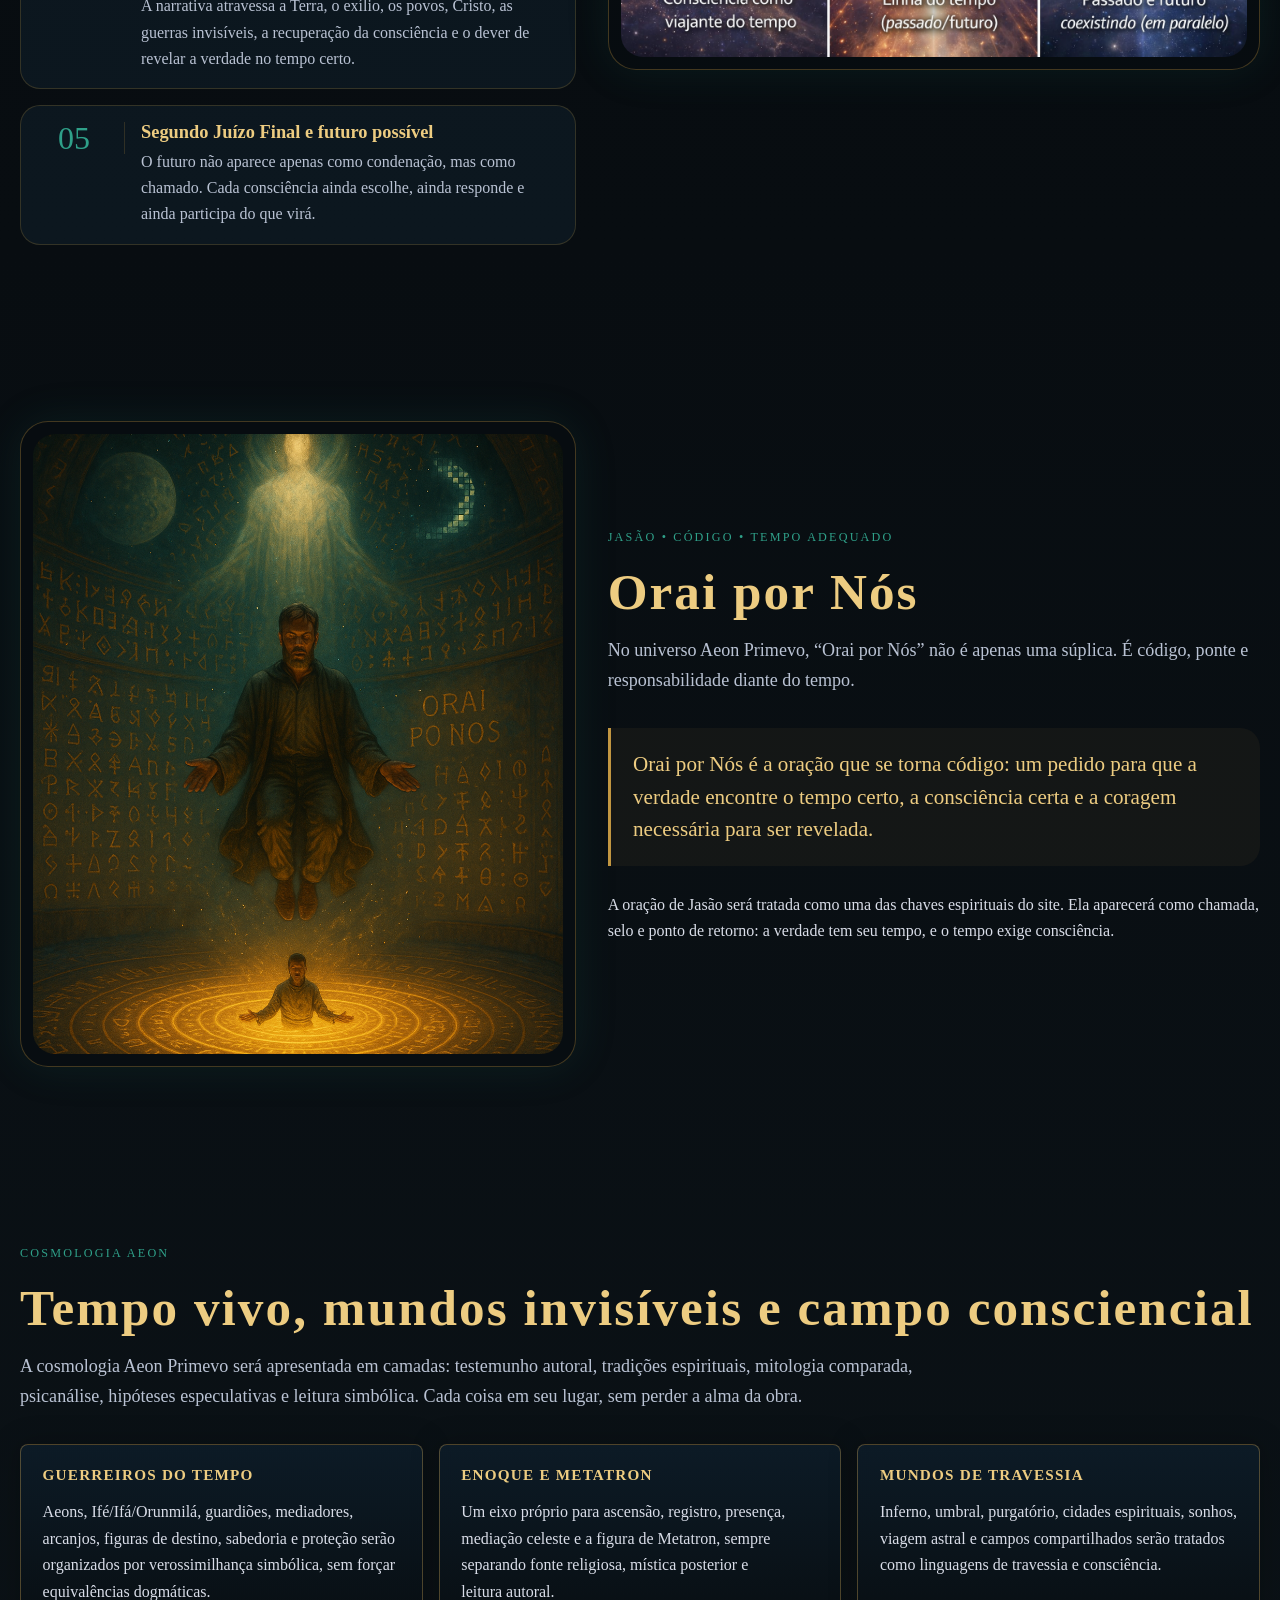
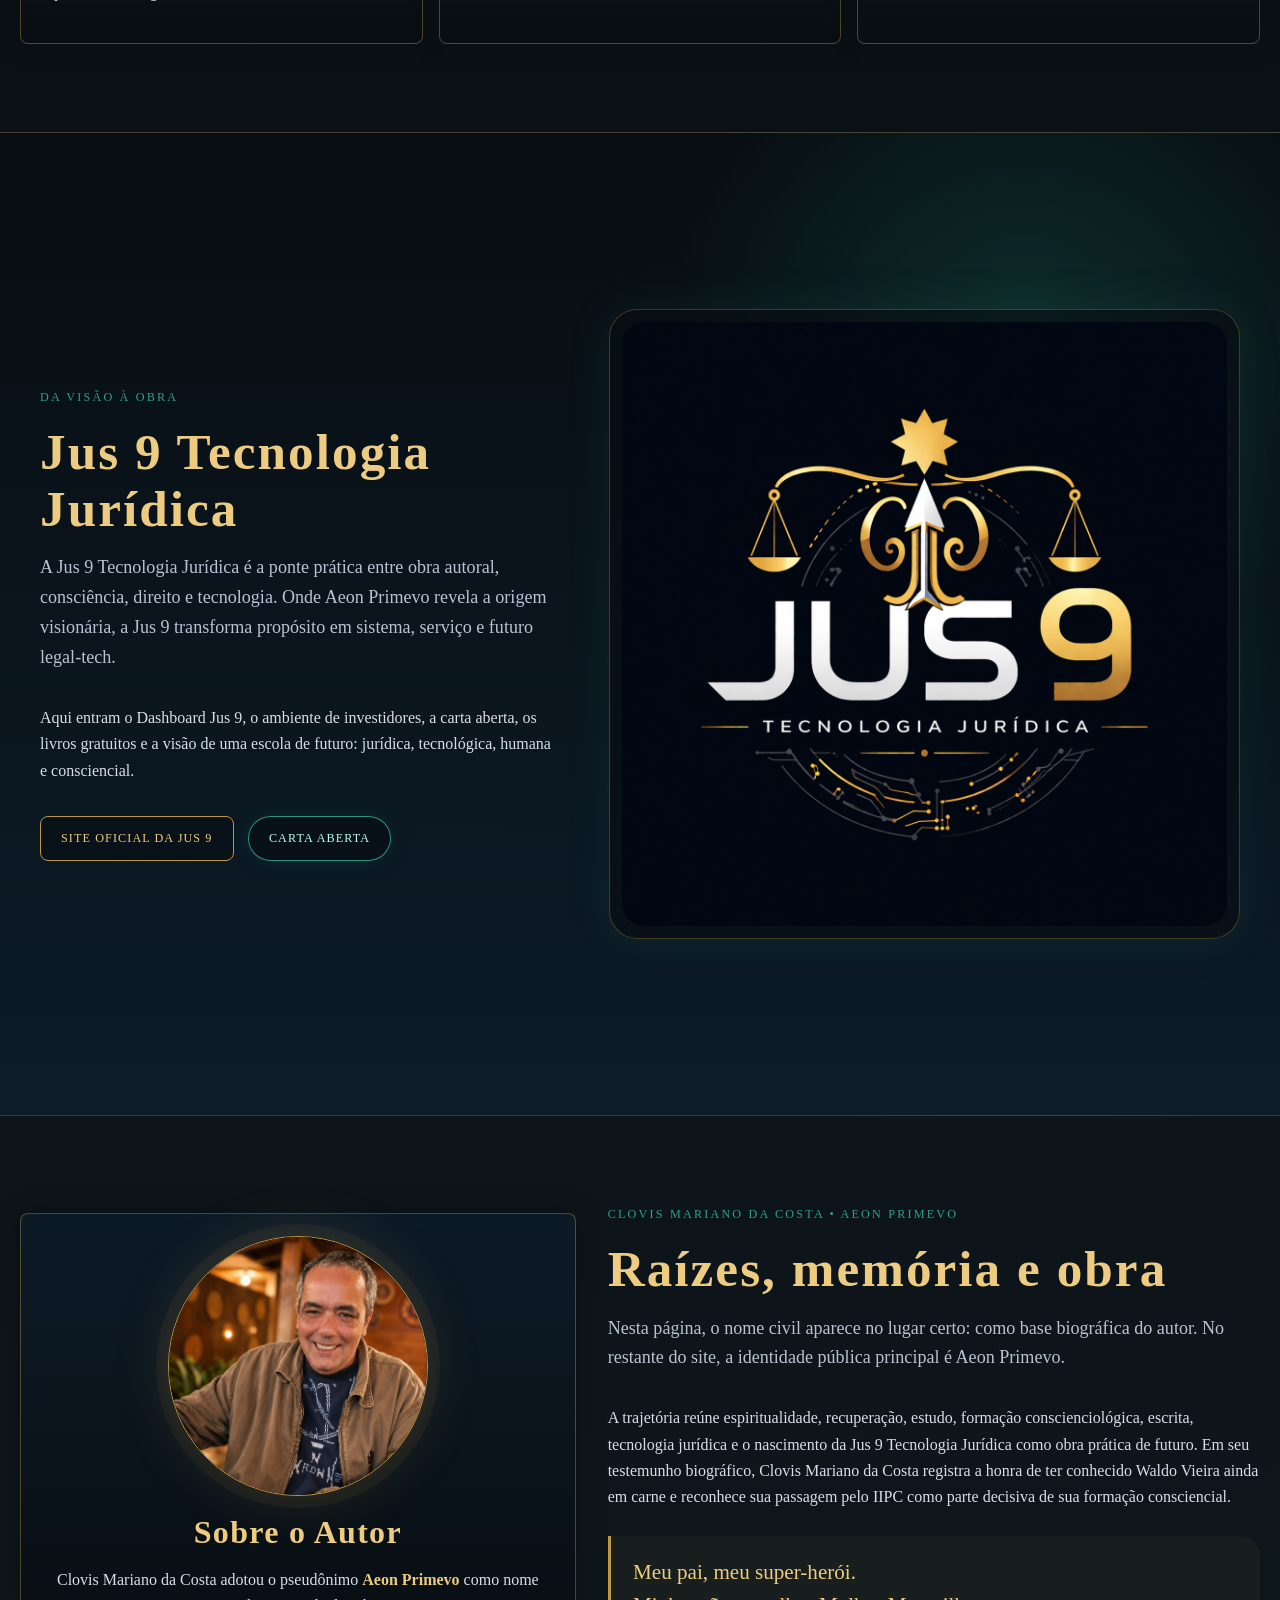
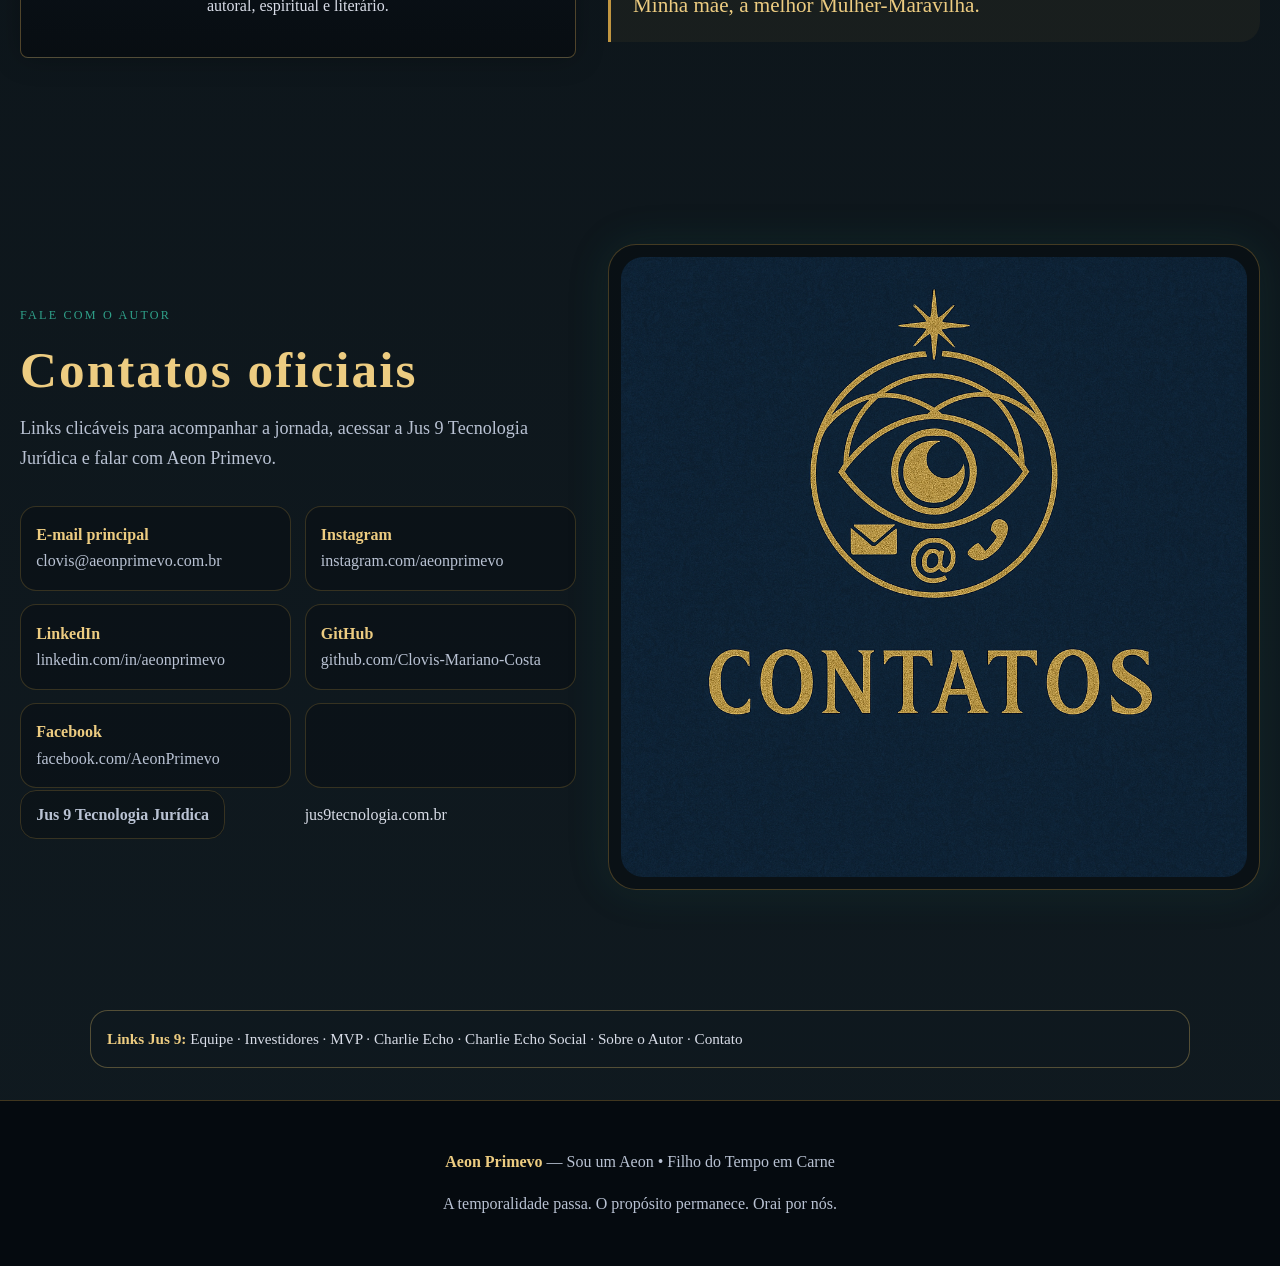
==== commit eef00194: "Move menu principal mais para a esquerda" ====
--- a/index.html
+++ b/index.html
@@ -72,7 +72,7 @@
       display: flex;
       align-items: center;
       gap: 0.75rem;
-      min-width: 220px;
+      min-width: 185px;
     }
 
     .brand-mark {
@@ -115,7 +115,7 @@
       font-size: .9rem;
       color: var(--text-soft);
       white-space: nowrap;
-      margin-left: -2rem;
+      margin-left: -5.5rem;
       transform: none;
     }
 
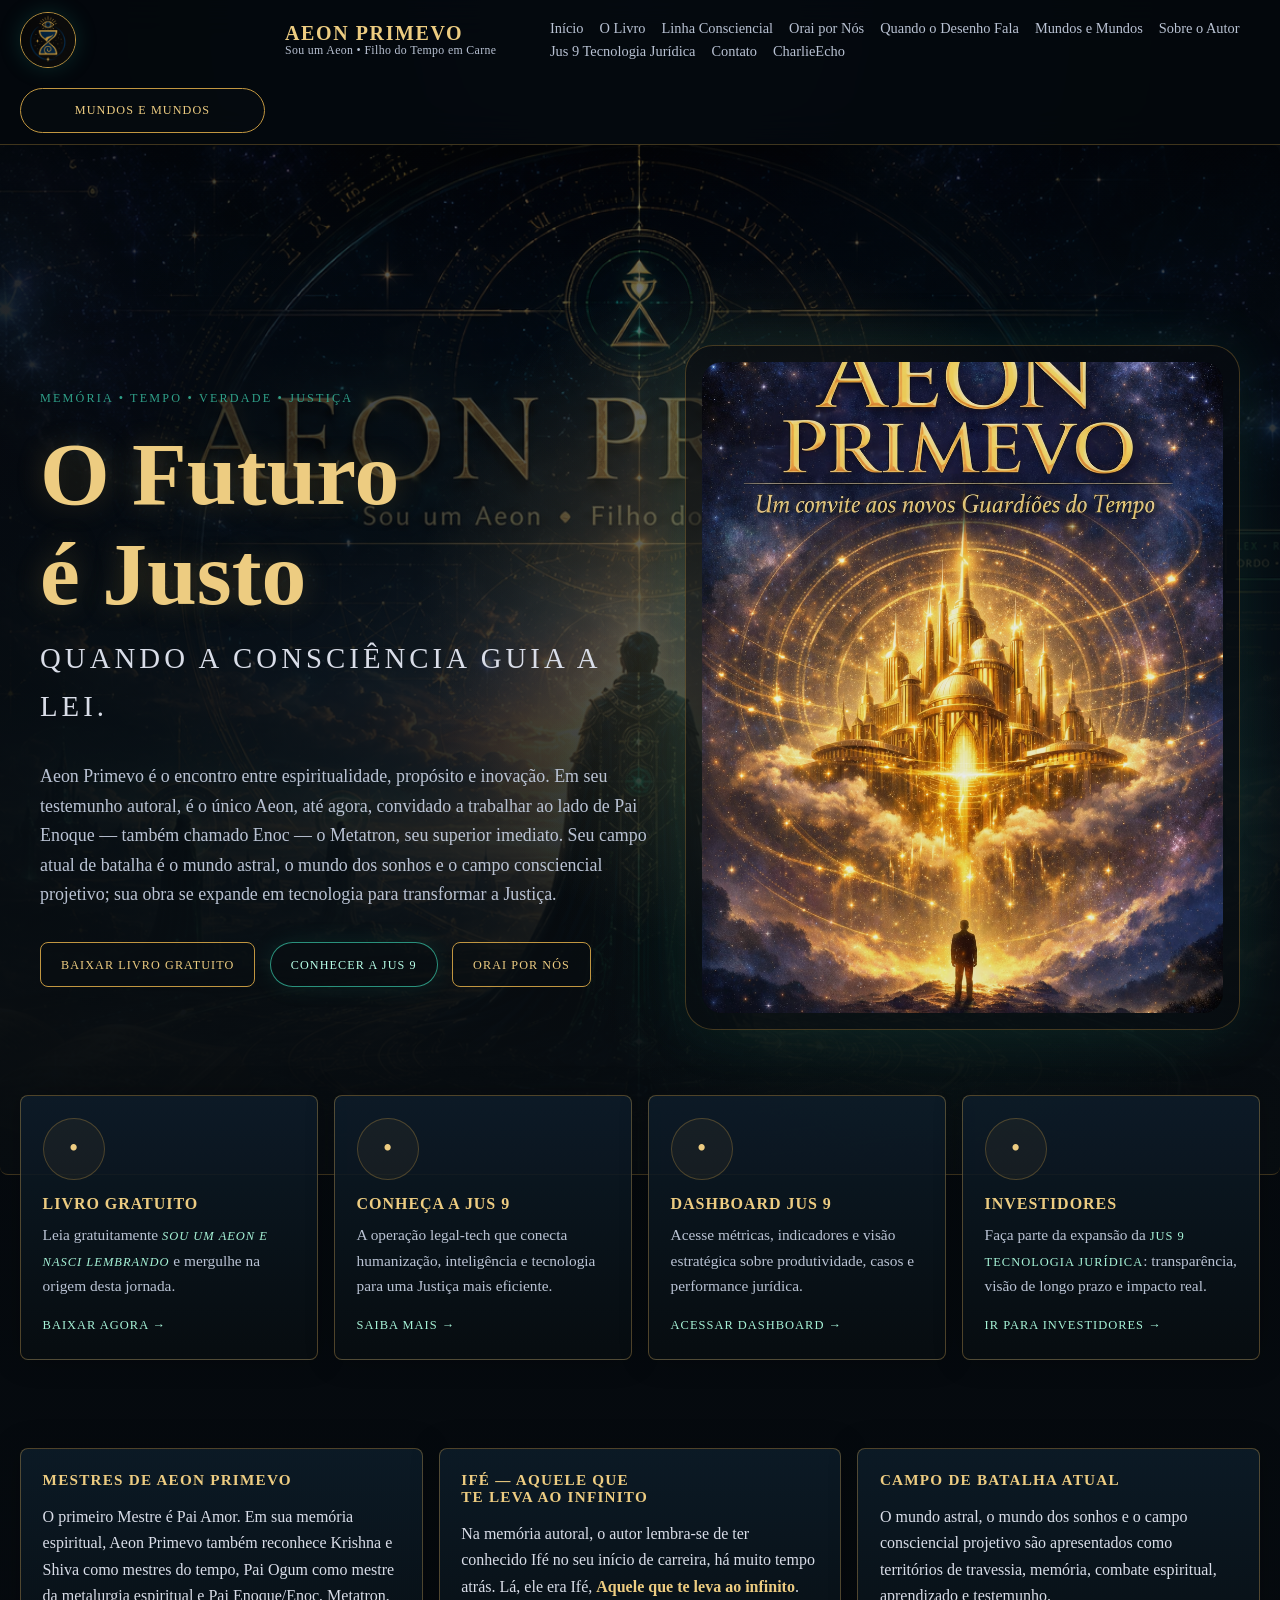
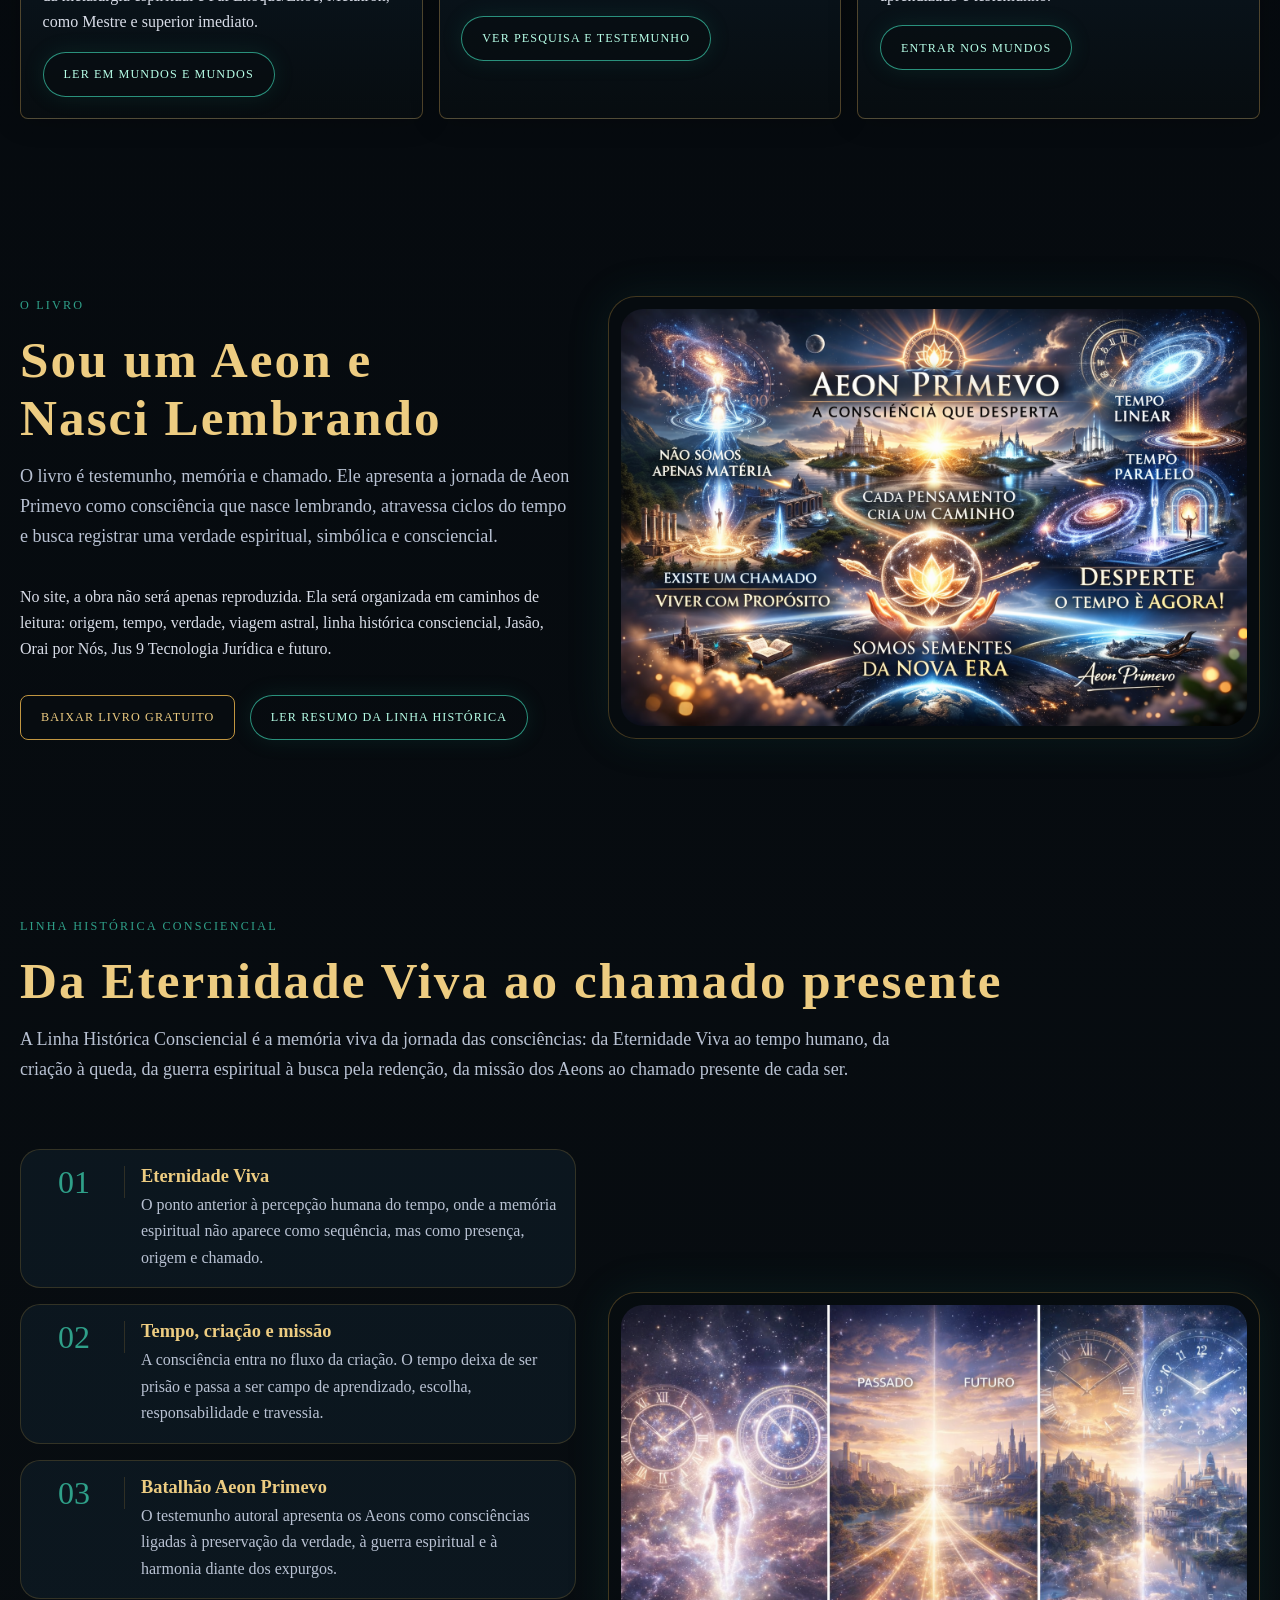
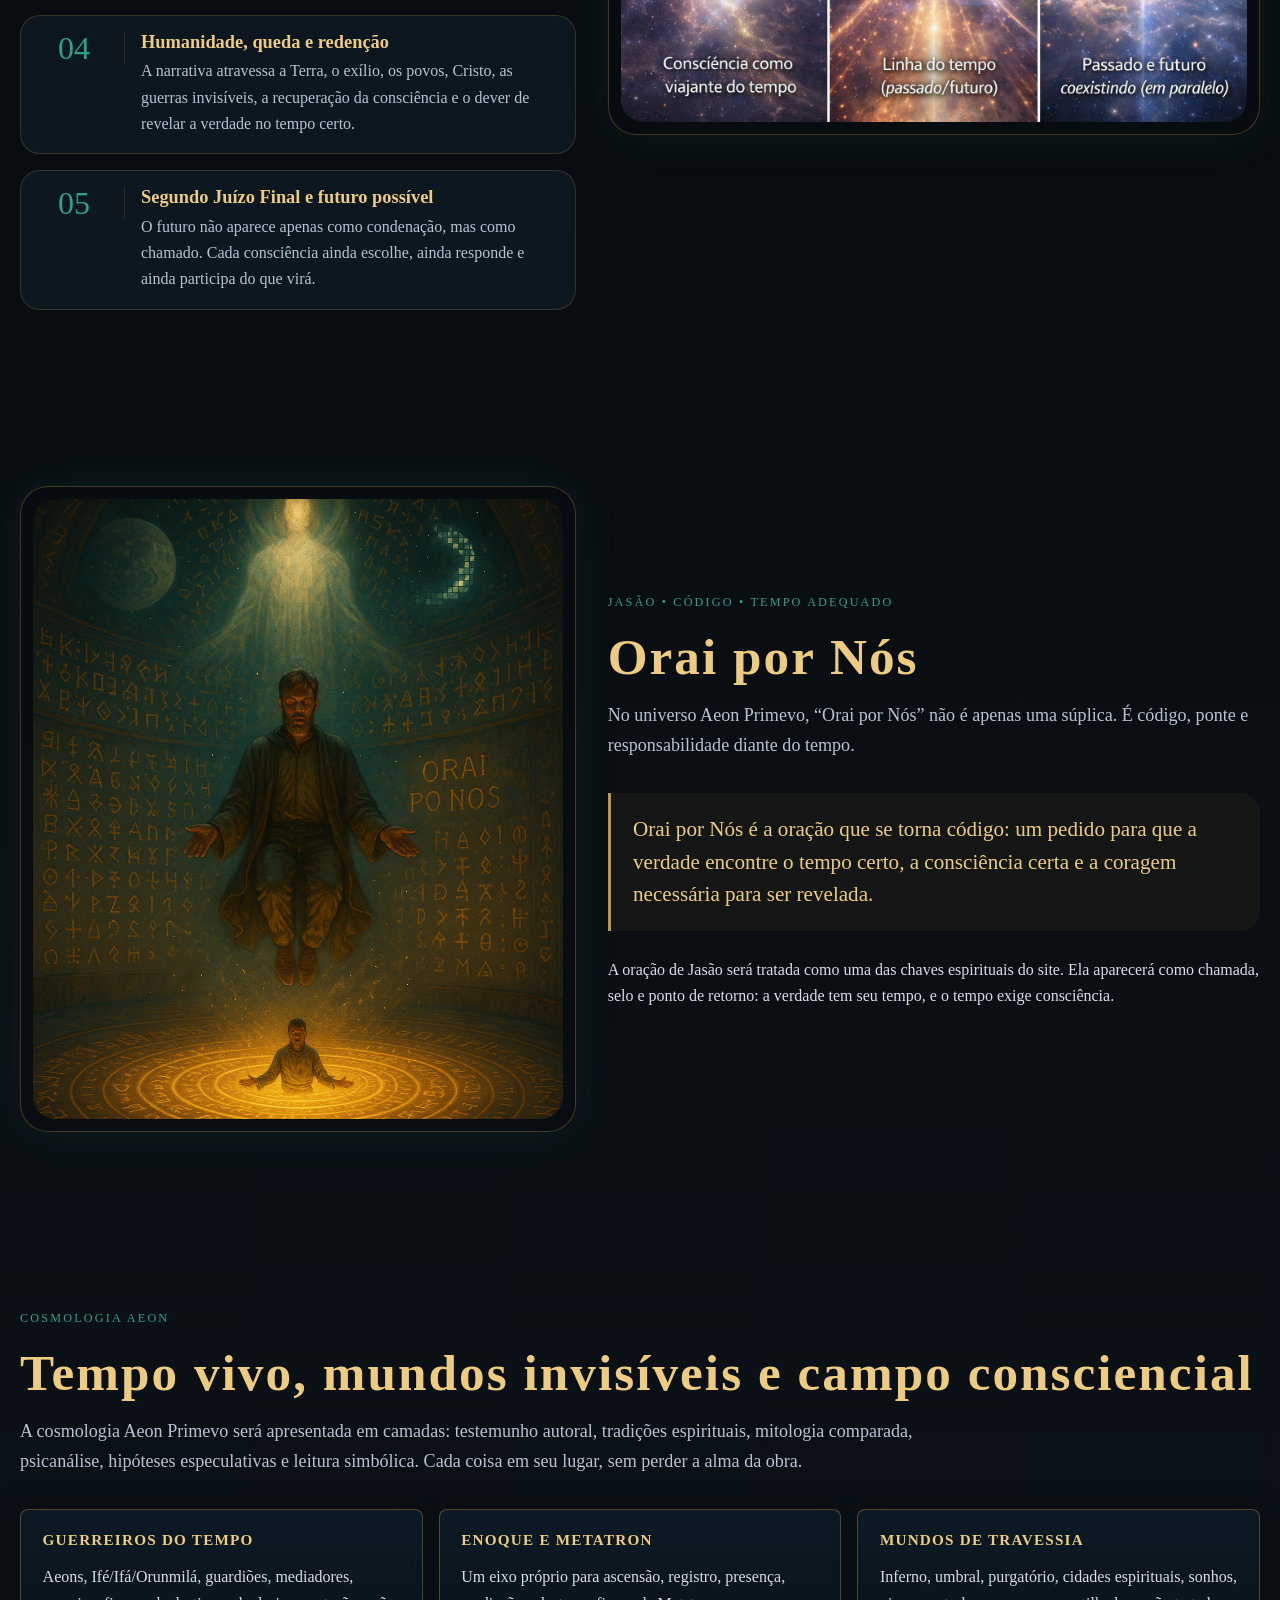
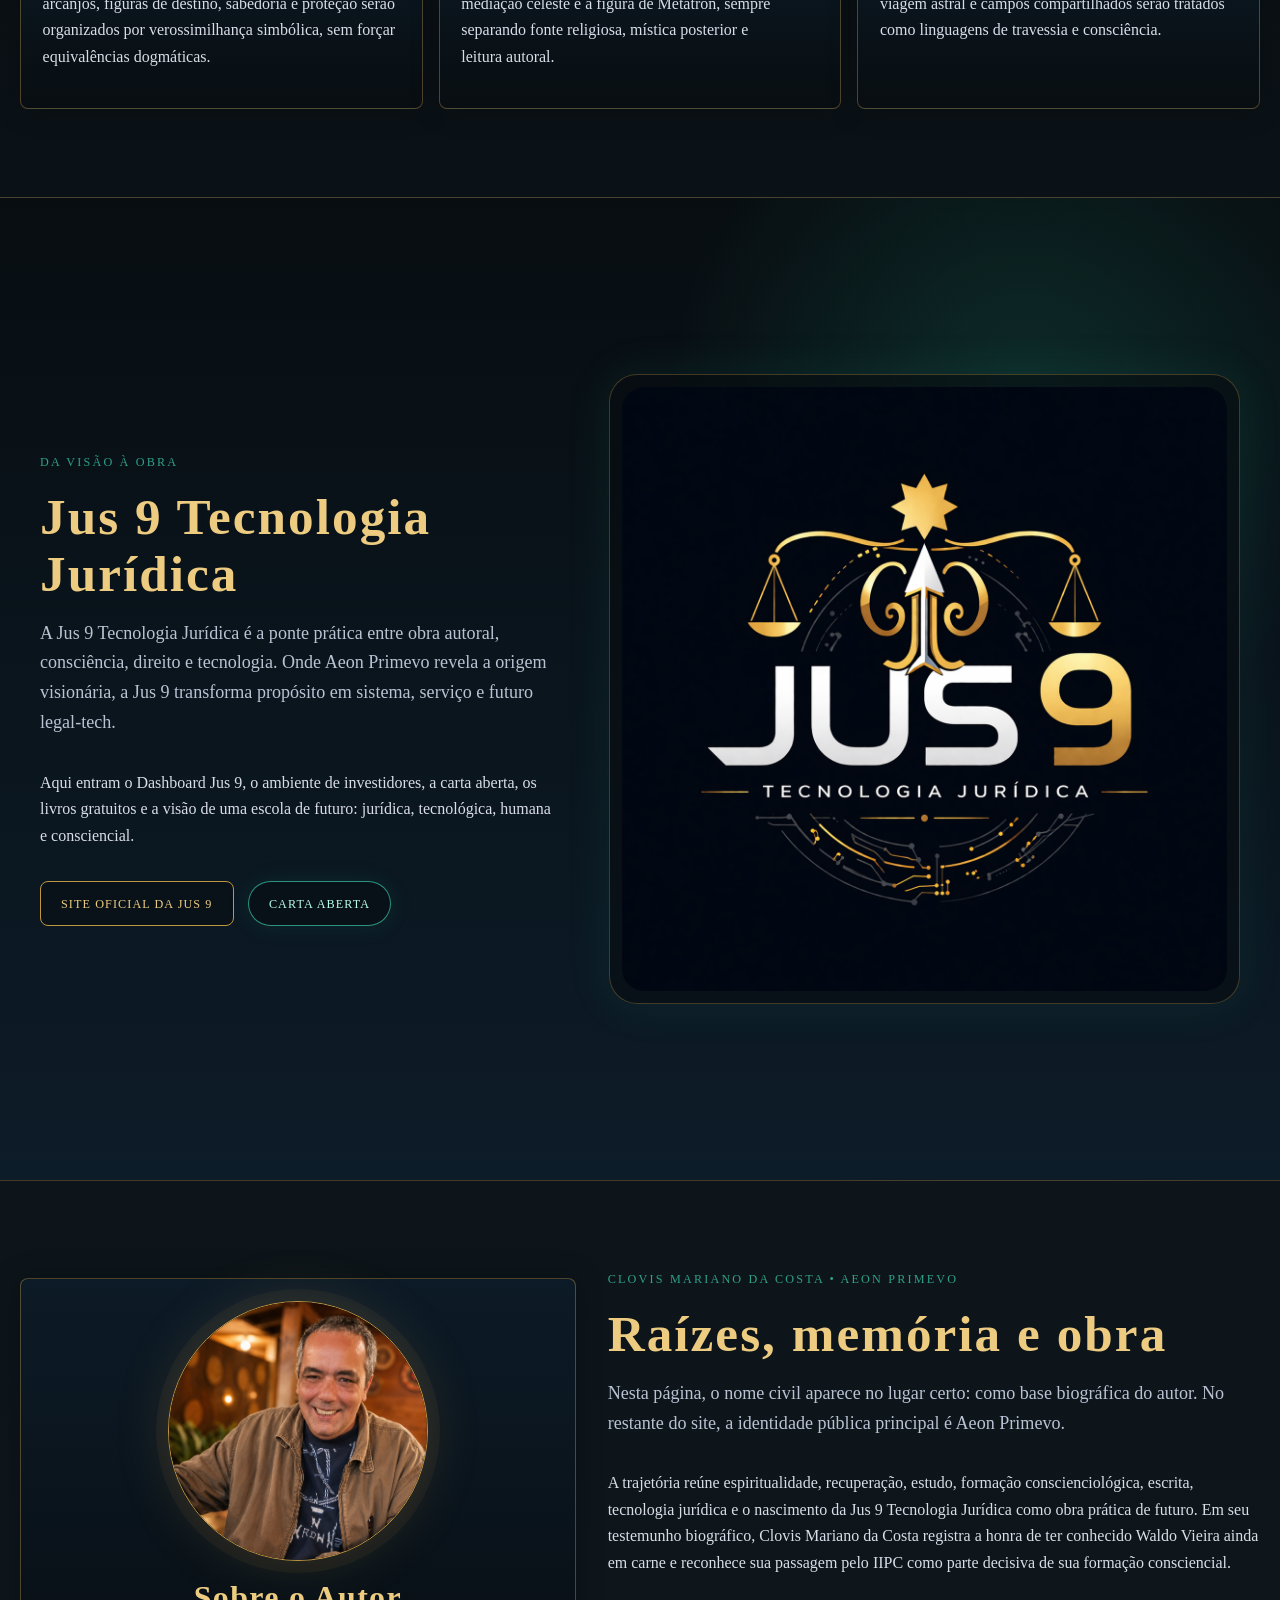
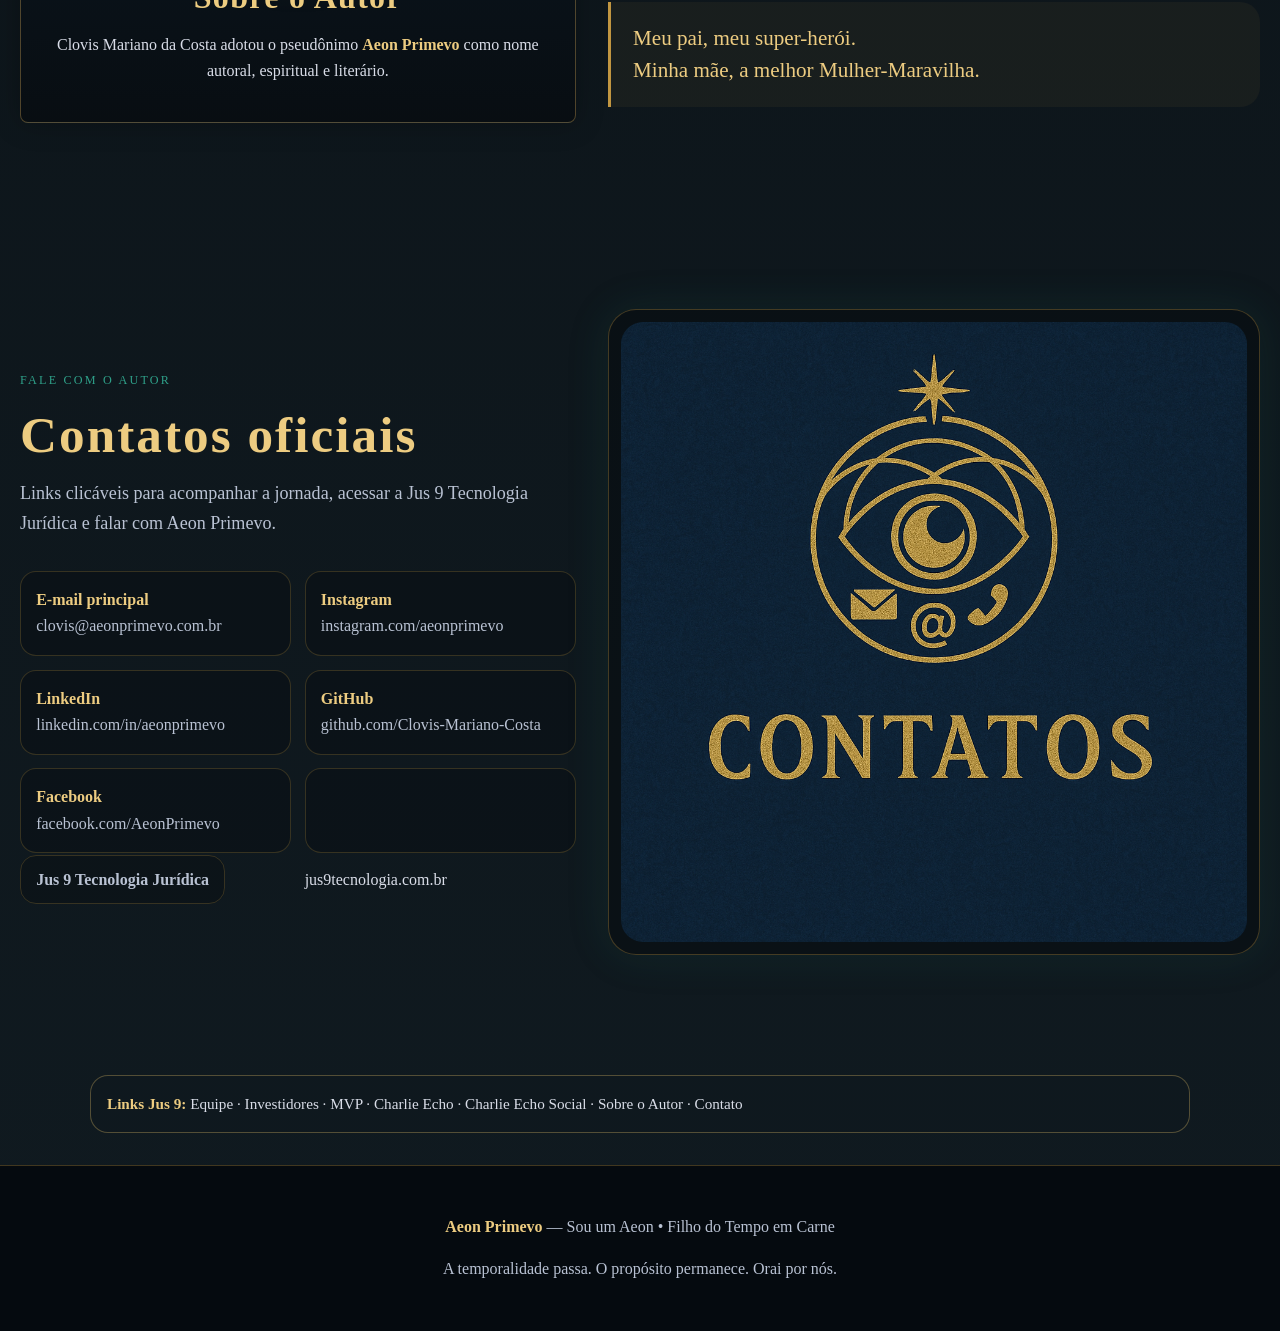
==== commit b2ec074f: "Organiza menu principal em duas linhas sem sobreposicao" ====
--- a/index.html
+++ b/index.html
@@ -62,17 +62,17 @@
       max-width: 1280px;
       margin: 0 auto;
       padding: 0.72rem 1.25rem;
-      display: flex;
+      display: grid;
+      grid-template-columns: auto 1fr auto;
       align-items: center;
-      justify-content: flex-start;
-      gap: 1rem;
+      gap: 1.25rem;
     }
 
     .brand {
       display: flex;
       align-items: center;
       gap: 0.75rem;
-      min-width: 185px;
+      min-width: 245px;
     }
 
     .brand-mark {
@@ -111,16 +111,24 @@
     nav {
       display: flex;
       align-items: center;
-      gap: 1rem;
+      justify-content: flex-start;
+      flex-wrap: wrap;
+      column-gap: 1rem;
+      row-gap: .35rem;
       font-size: .9rem;
       color: var(--text-soft);
+      white-space: normal;
+      margin-left: 0;
+      transform: none;
+      line-height: 1.25;
+    }
+
+    nav a {
       white-space: nowrap;
-      margin-left: -5.5rem;
-      transform: none;
     }
 
     .site-header .enter-btn {
-      margin-left: auto;
+      margin-left: 0;
     }
 
     nav a:hover { color: var(--gold-light); }
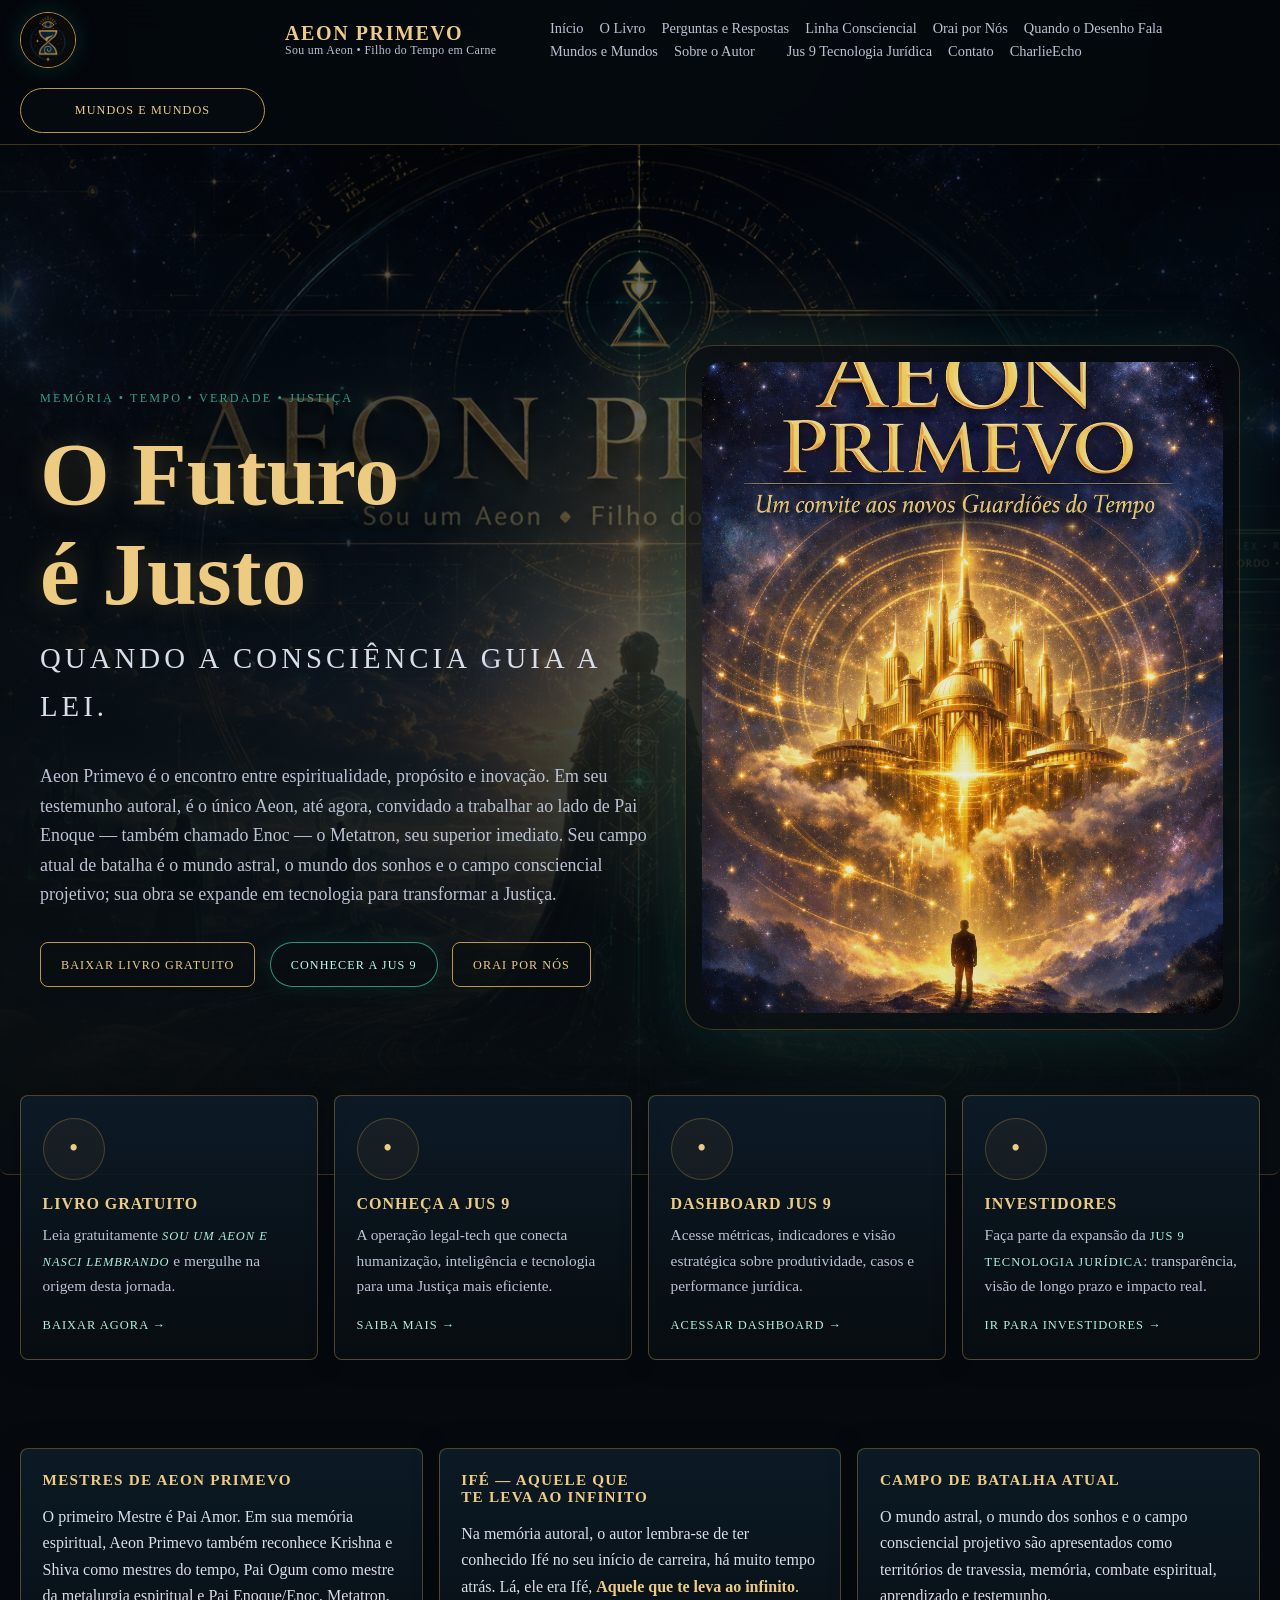
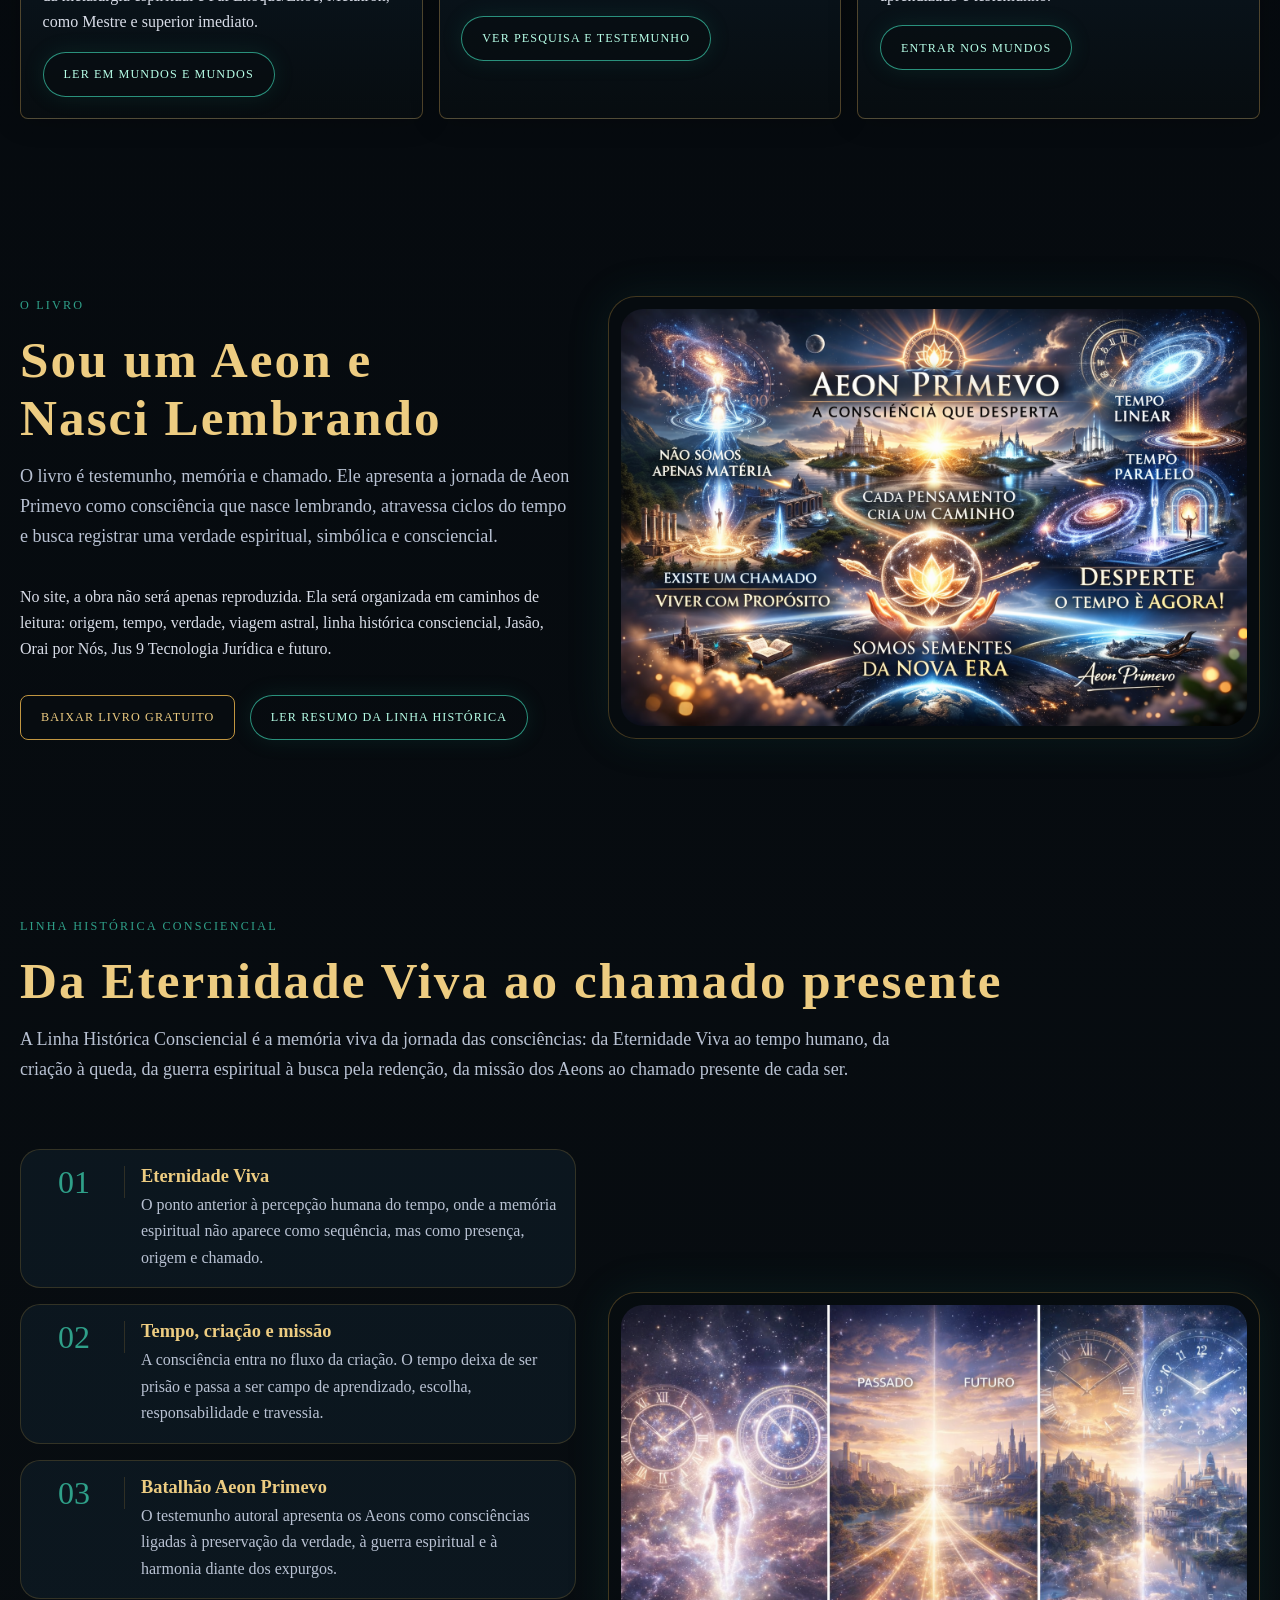
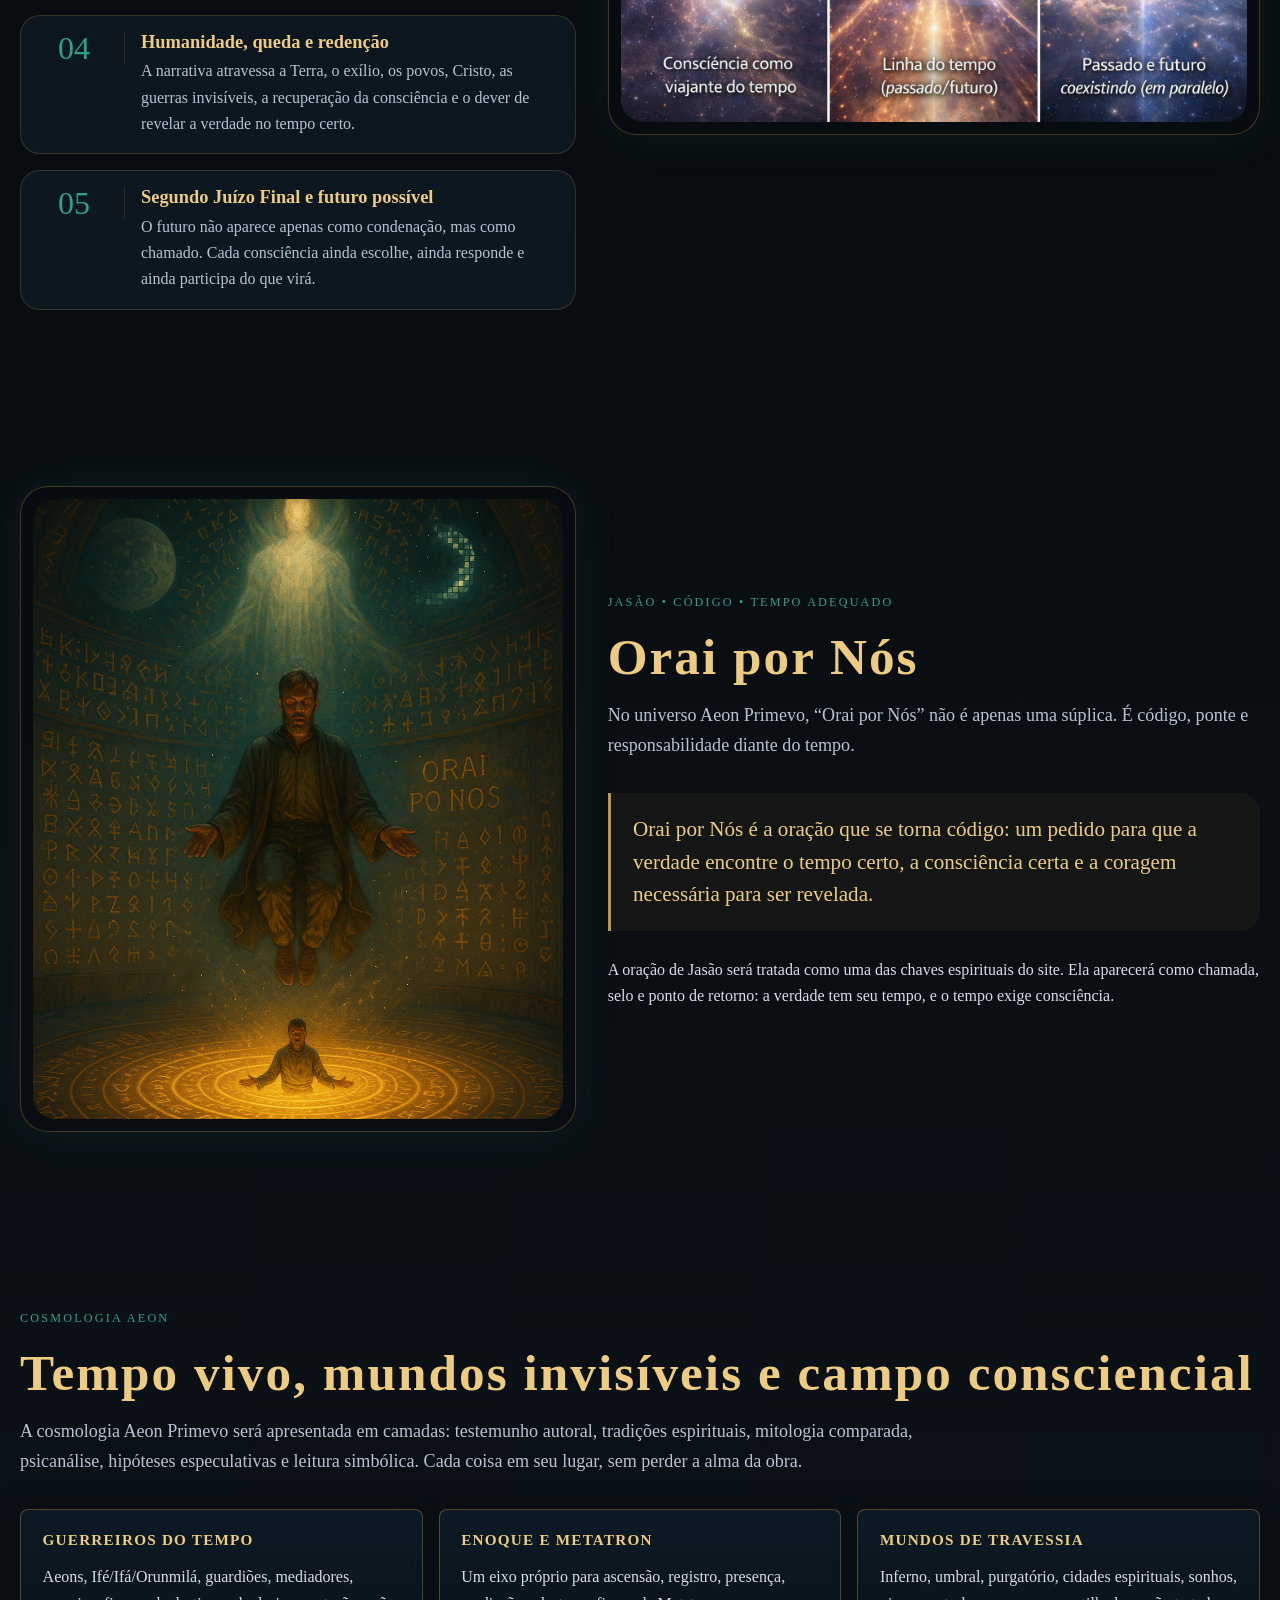
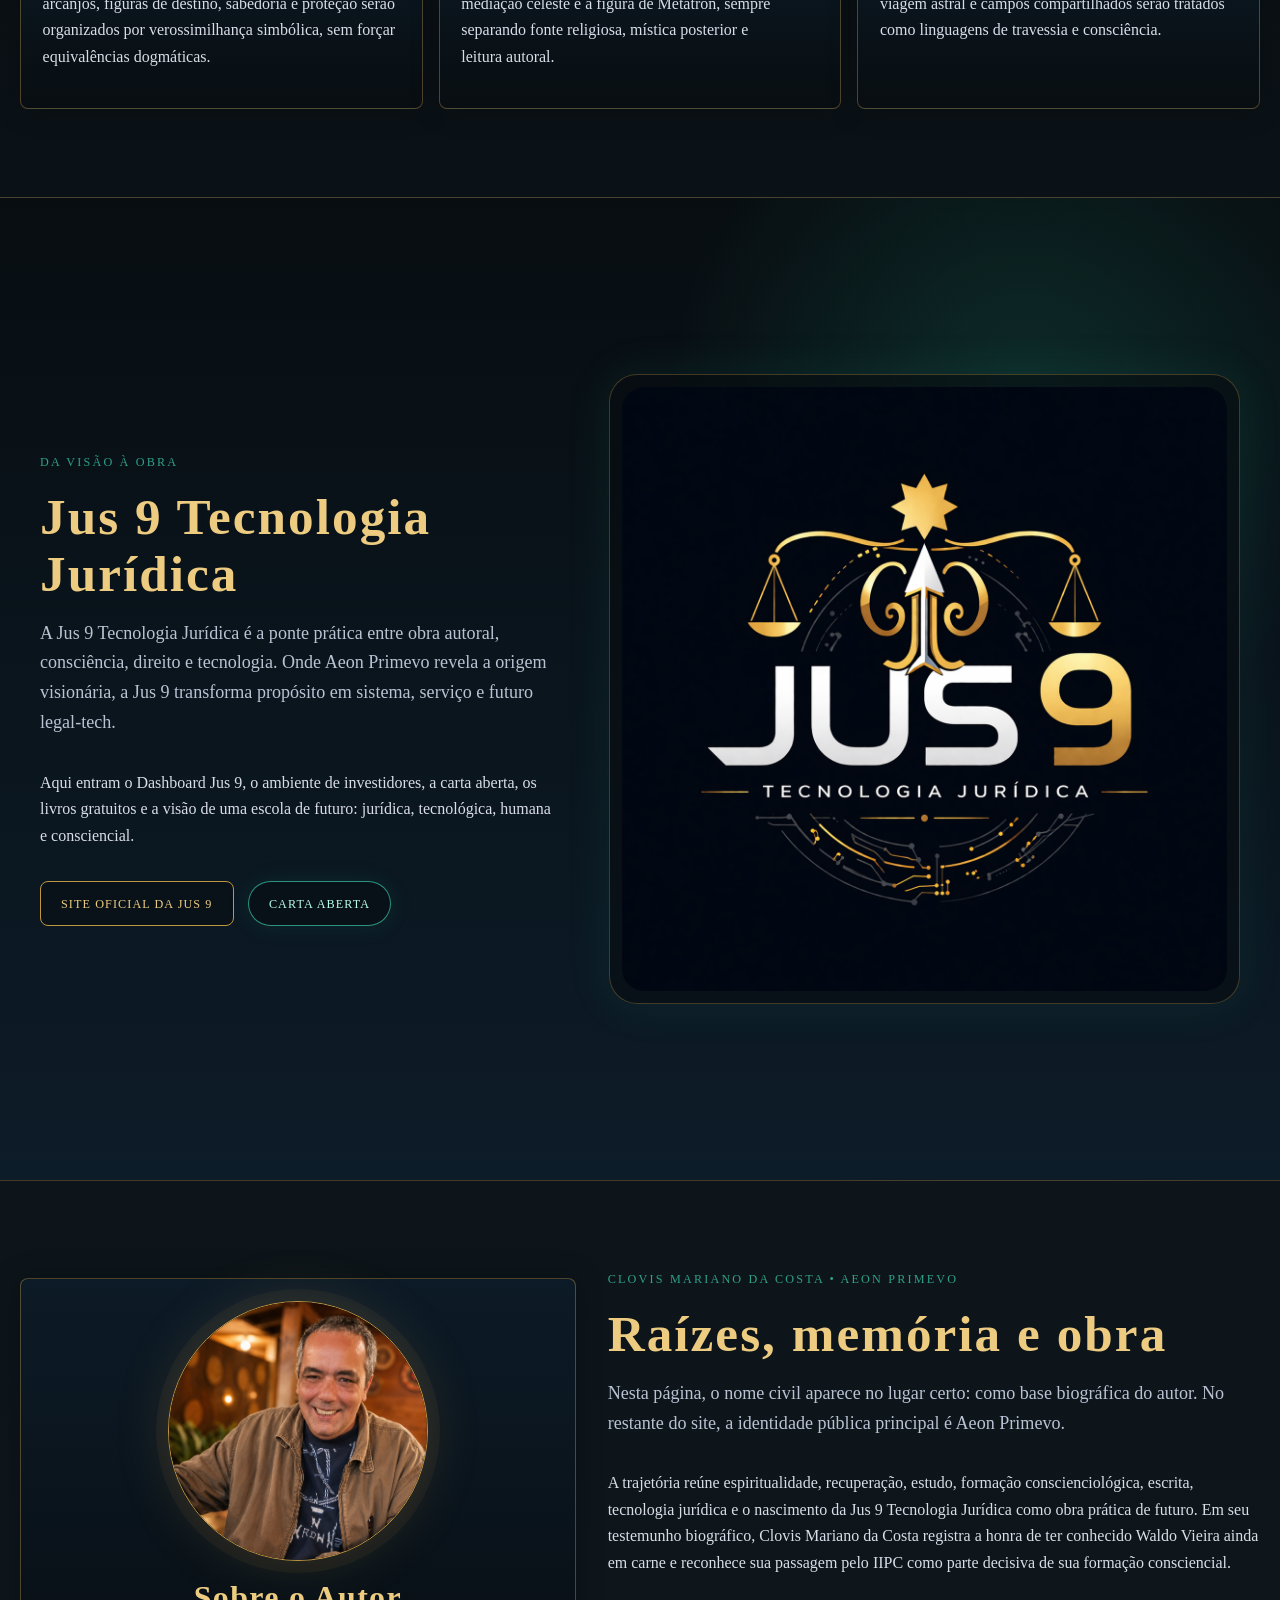
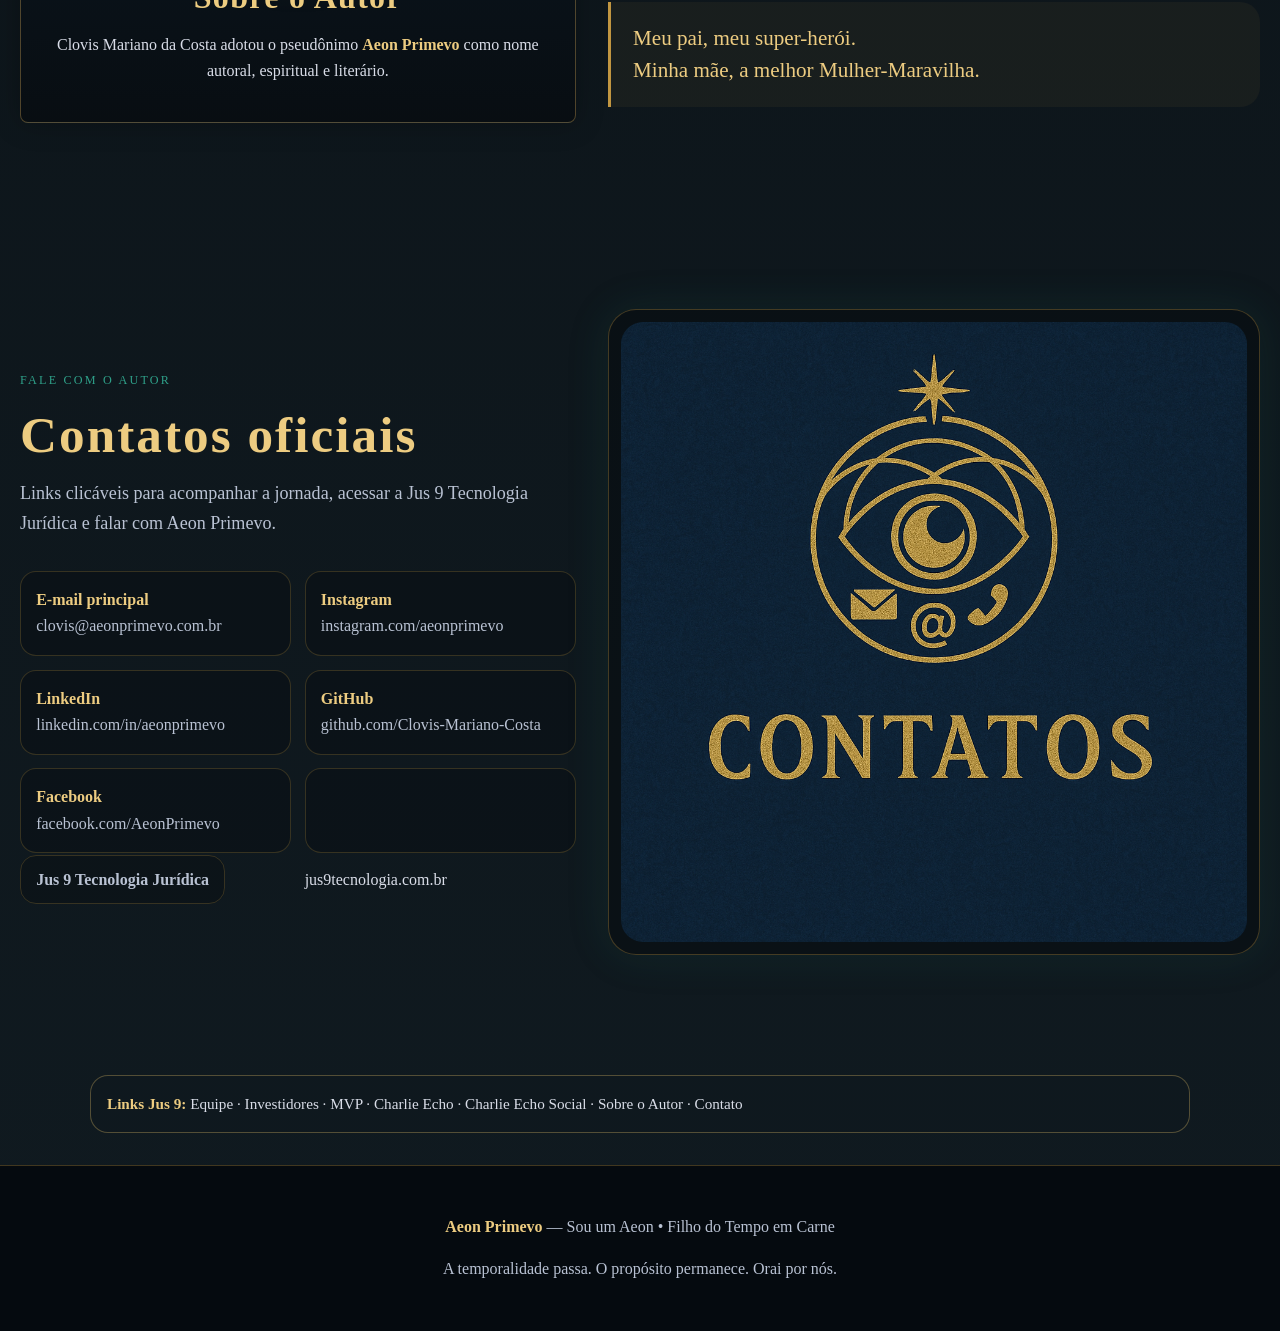
==== commit fc63bf76: "Adiciona Perguntas e Respostas ao menu principal" ====
--- a/index.html
+++ b/index.html
@@ -479,6 +479,7 @@
       <nav aria-label="Navegação principal">
         <a href="#inicio">Início</a>
         <a href="#livro">O Livro</a>
+        <a href="perguntas-e-respostas.html">Perguntas e Respostas</a>
         <a href="#linha">Linha Consciencial</a>
         <a href="#orai">Orai por Nós</a>
         <a href="https://quandoodesenhofala.jus9tecnologia.com.br">Quando o Desenho Fala</a>
